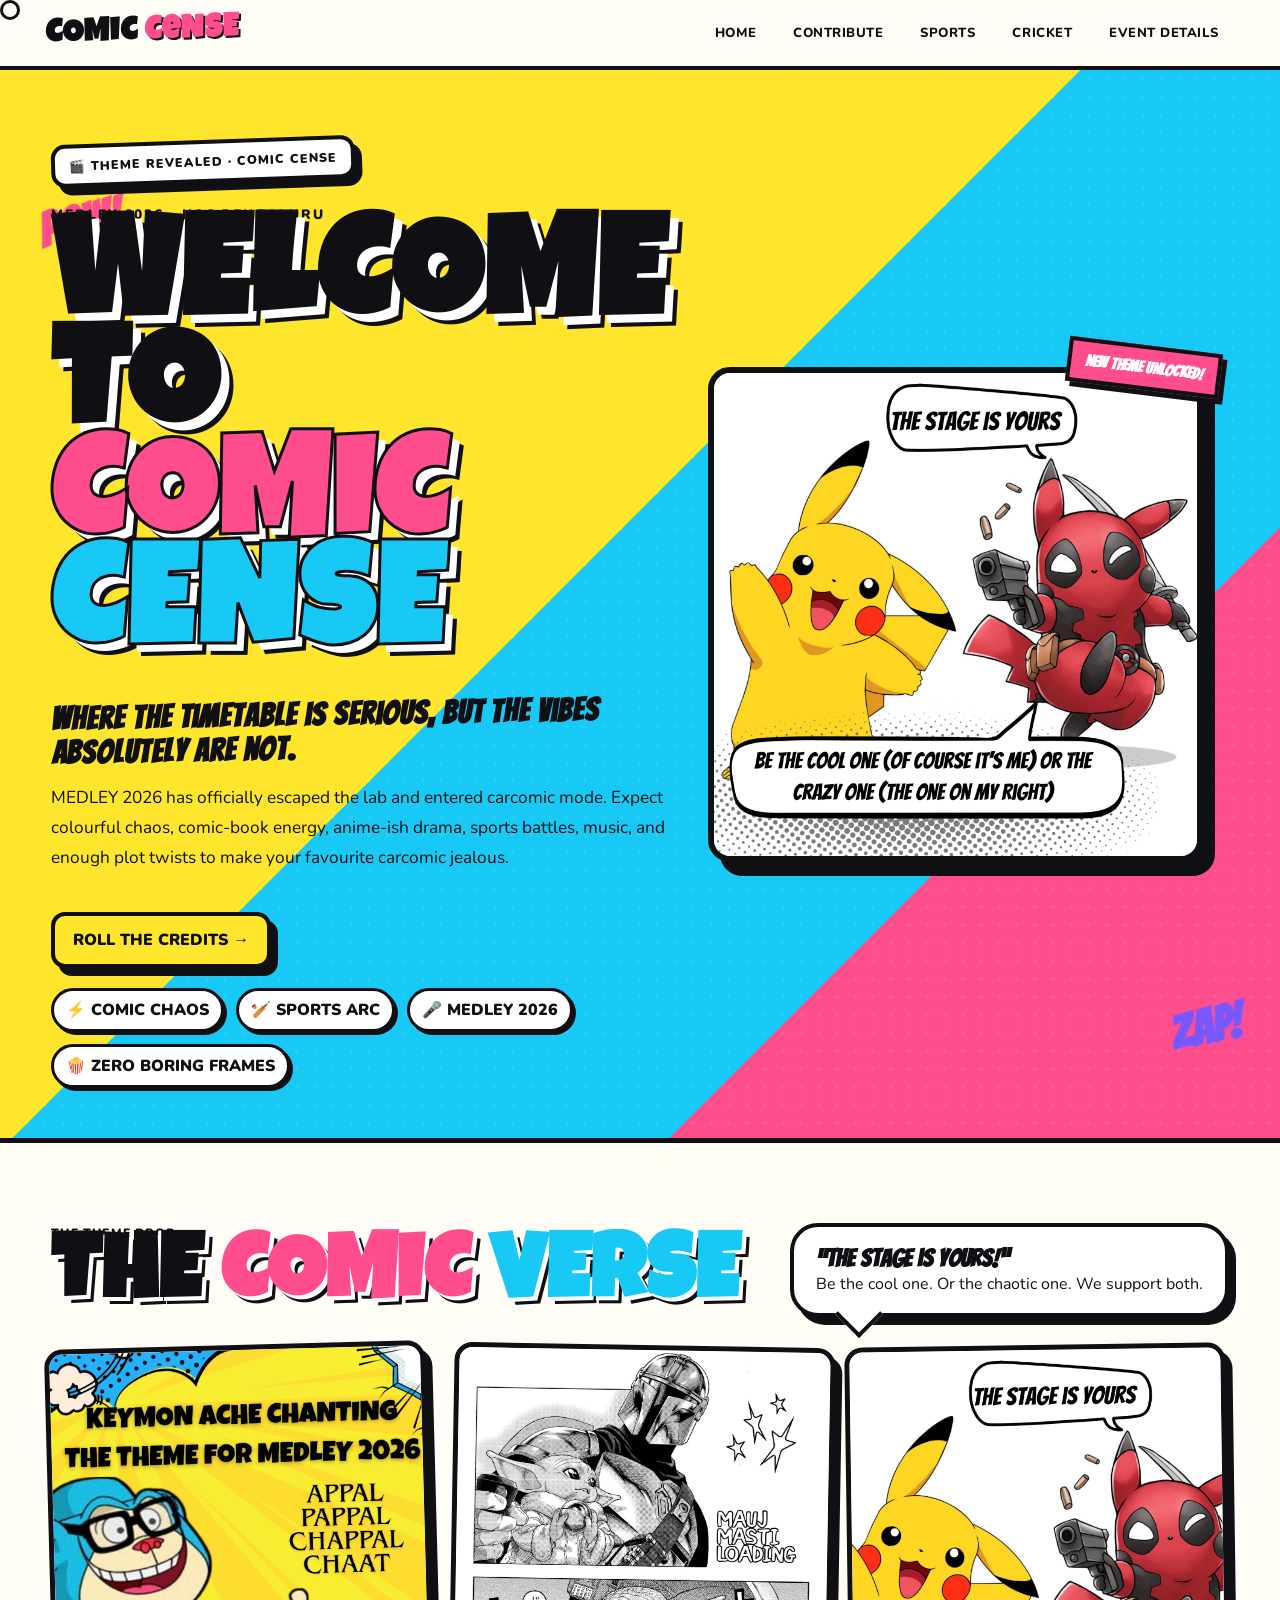
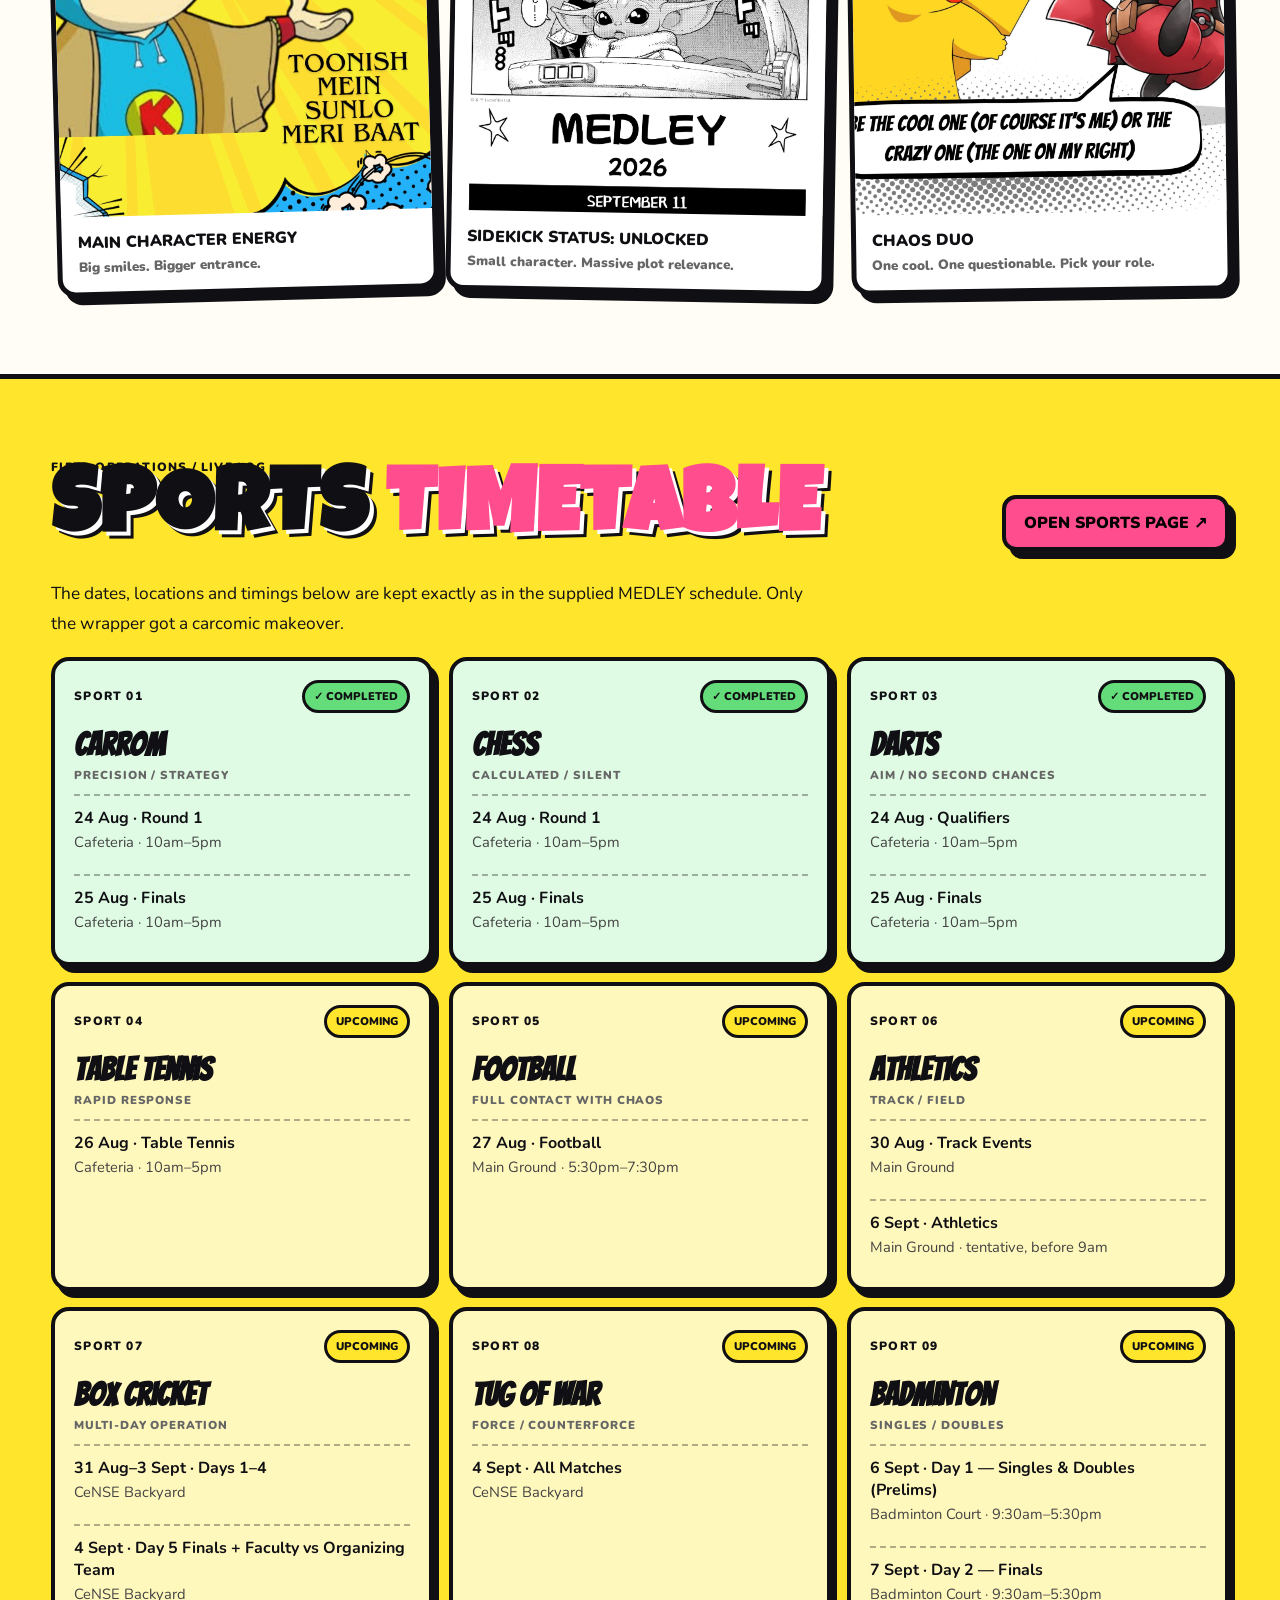
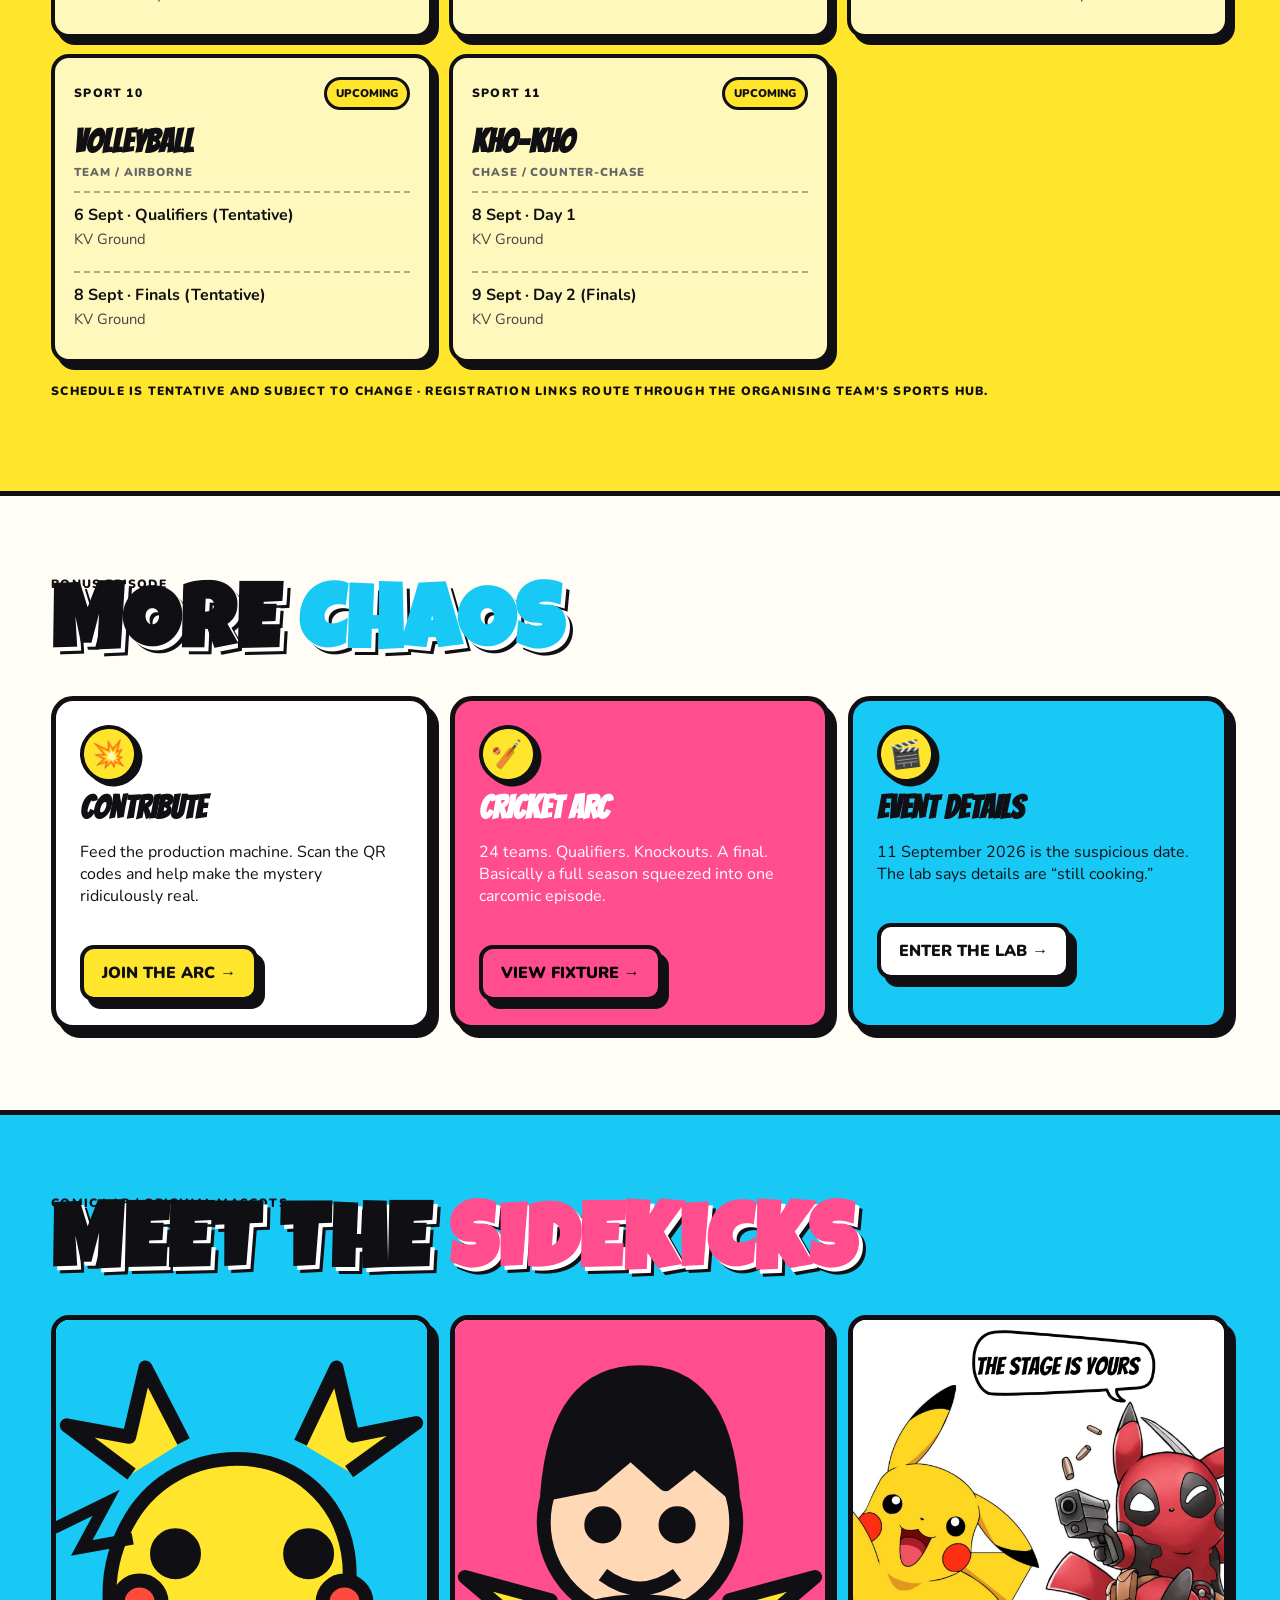
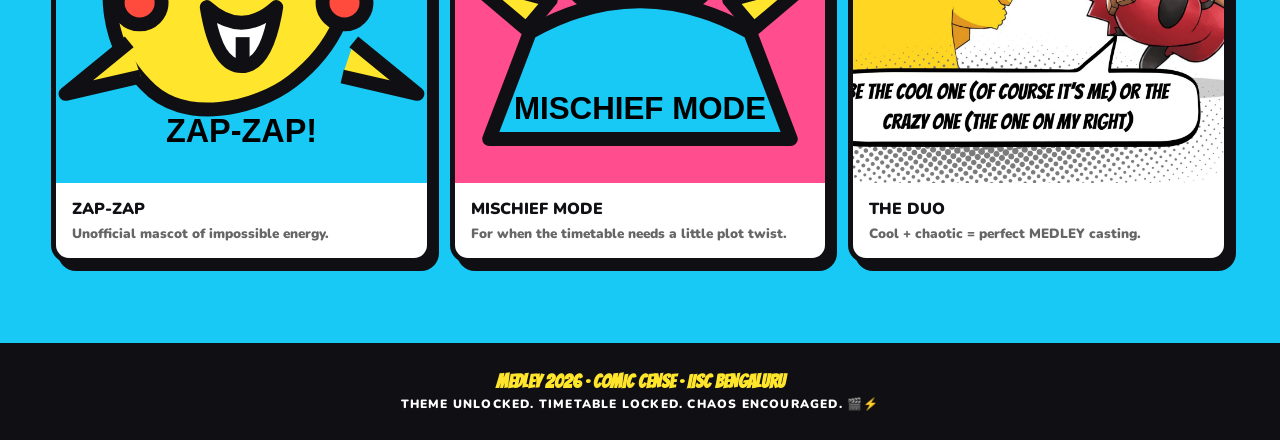
==== index.html @ f8ed19ab "Update index.html" ====
<!doctype html>
<html lang="en"><head><meta charset="utf-8"><meta name="viewport" content="width=device-width,initial-scale=1">
<title>MEDLEY '26 — COMIC CeNSE</title><link rel="stylesheet" href="style.css"></head>
<body><div class="cursor"></div><nav class="nav">
<a class="brand" href="index.html">COMIC <span>CeNSE</span></a>
<div class="navlinks">
<a href="index.html">HOME</a>
<a href="contribute.html">CONTRIBUTE</a>
<a href="sports.html">SPORTS</a>
<a href="cricket.html">CRICKET</a>
<a href="events.html">EVENT DETAILS</a>
</div></nav>
<main>
<section class="hero"><div class="doodle one">POW!</div><div class="doodle two">ZAP!</div><div class="wrap hero-grid">
  <div class="reveal">
    <div class="badge">🎬 THEME REVEALED · COMIC CeNSE</div>
    <div class="eyebrow">MEDLEY 2026 · IISc BENGALURU</div>
    <h1>WELCOME TO<br><span class="pink">COMIC</span> <span class="blue">CeNSE</span></h1>
    <div class="kicker">Where the timetable is serious, but the vibes absolutely are not.</div>
    <p class="lead">MEDLEY 2026 has officially escaped the lab and entered carcomic mode. Expect colourful chaos, comic-book energy, anime-ish drama, sports battles, music, and enough plot twists to make your favourite carcomic jealous.</p>
    <a class="btn" href="#schedule">ROLL THE CREDITS →</a>
    <div class="comic-marquee"><span class="pill">⚡ COMIC CHAOS</span><span class="pill">🏏 SPORTS ARC</span><span class="pill">🎤 MEDLEY 2026</span><span class="pill">🍿 ZERO BORING FRAMES</span></div>
  </div>
  <div class="hero-poster reveal"><img src="comic-duo.jpg" alt="Carcomic-style MEDLEY theme poster"></div>
</div></section>

<section class="section"><div class="wrap">
  <div class="section-head"><div><div class="mono">THE THEME DROP</div><h2 class="section-title">THE <span class="pink">COMIC</span> <span class="cyan">VERSE</span></h2></div><div class="speech"><b>“The stage is yours!”</b><br>Be the cool one. Or the chaotic one. We support both.</div></div>
  <div class="comic-strip">
    <article class="comic-card" style="--r:-1.5deg"><img src="comic-keymon.jpg" alt="Carcomic poster supplied for MEDLEY 2026"><div class="comic-caption">MAIN CHARACTER ENERGY<span>Big smiles. Bigger entrance.</span></div></article>
    <article class="comic-card" style="--r:1deg"><img src="comic-grogu.jpg" alt="Manga-style poster supplied for MEDLEY 2026"><div class="comic-caption">SIDEKICK STATUS: UNLOCKED<span>Small character. Massive plot relevance.</span></div></article>
    <article class="comic-card" style="--r:-.8deg"><img src="comic-duo.jpg" alt="Carcomic duo poster supplied for MEDLEY 2026"><div class="comic-caption">CHAOS DUO<span>One cool. One questionable. Pick your role.</span></div></article>
  </div>
</div></section>

<section id="schedule" class="section yellow"><div class="wrap">
  <div class="section-head"><div><div class="mono">FIELD OPERATIONS / LIVE LOG</div><h2 class="section-title">SPORTS <span class="pink">TIMETABLE</span></h2></div><a class="btn pink" href="sports.html">OPEN SPORTS PAGE ↗</a></div>
  <p class="lead">The dates, locations and timings below are kept exactly as in the supplied MEDLEY schedule. Only the wrapper got a carcomic makeover.</p>
  <div class="schedule-grid"><article class="schedule-card completed reveal">
      <div class="schedule-top"><span class="mono">SPORT 01</span><span class="status done">✓ COMPLETED</span></div>
      <h3>Carrom</h3><div class="tag">PRECISION / STRATEGY</div><div class="event-line"><b>24 Aug · Round 1</b><span>Cafeteria · 10am–5pm</span></div><div class="event-line"><b>25 Aug · Finals</b><span>Cafeteria · 10am–5pm</span></div>
    </article><article class="schedule-card completed reveal">
      <div class="schedule-top"><span class="mono">SPORT 02</span><span class="status done">✓ COMPLETED</span></div>
      <h3>Chess</h3><div class="tag">CALCULATED / SILENT</div><div class="event-line"><b>24 Aug · Round 1</b><span>Cafeteria · 10am–5pm</span></div><div class="event-line"><b>25 Aug · Finals</b><span>Cafeteria · 10am–5pm</span></div>
    </article><article class="schedule-card completed reveal">
      <div class="schedule-top"><span class="mono">SPORT 03</span><span class="status done">✓ COMPLETED</span></div>
      <h3>Darts</h3><div class="tag">AIM / NO SECOND CHANCES</div><div class="event-line"><b>24 Aug · Qualifiers</b><span>Cafeteria · 10am–5pm</span></div><div class="event-line"><b>25 Aug · Finals</b><span>Cafeteria · 10am–5pm</span></div>
    </article><article class="schedule-card upcoming reveal">
      <div class="schedule-top"><span class="mono">SPORT 04</span><span class="status pending">UPCOMING</span></div>
      <h3>Table Tennis</h3><div class="tag">RAPID RESPONSE</div><div class="event-line"><b>26 Aug · Table Tennis</b><span>Cafeteria · 10am–5pm</span></div>
    </article><article class="schedule-card upcoming reveal">
      <div class="schedule-top"><span class="mono">SPORT 05</span><span class="status pending">UPCOMING</span></div>
      <h3>Football</h3><div class="tag">FULL CONTACT WITH CHAOS</div><div class="event-line"><b>27 Aug · Football</b><span>Main Ground · 5:30pm–7:30pm</span></div>
    </article><article class="schedule-card upcoming reveal">
      <div class="schedule-top"><span class="mono">SPORT 06</span><span class="status pending">UPCOMING</span></div>
      <h3>Athletics</h3><div class="tag">TRACK / FIELD</div><div class="event-line"><b>30 Aug · Track Events</b><span>Main Ground</span></div><div class="event-line"><b>6 Sept · Athletics</b><span>Main Ground · tentative, before 9am</span></div>
    </article><article class="schedule-card upcoming reveal">
      <div class="schedule-top"><span class="mono">SPORT 07</span><span class="status pending">UPCOMING</span></div>
      <h3>Box Cricket</h3><div class="tag">MULTI-DAY OPERATION</div><div class="event-line"><b>31 Aug–3 Sept · Days 1–4</b><span>CeNSE Backyard</span></div><div class="event-line"><b>4 Sept · Day 5 Finals + Faculty vs Organizing Team</b><span>CeNSE Backyard</span></div>
    </article><article class="schedule-card upcoming reveal">
      <div class="schedule-top"><span class="mono">SPORT 08</span><span class="status pending">UPCOMING</span></div>
      <h3>Tug of War</h3><div class="tag">FORCE / COUNTERFORCE</div><div class="event-line"><b>4 Sept · All Matches</b><span>CeNSE Backyard</span></div>
    </article><article class="schedule-card upcoming reveal">
      <div class="schedule-top"><span class="mono">SPORT 09</span><span class="status pending">UPCOMING</span></div>
      <h3>Badminton</h3><div class="tag">SINGLES / DOUBLES</div><div class="event-line"><b>6 Sept · Day 1 — Singles & Doubles (Prelims)</b><span>Badminton Court · 9:30am–5:30pm</span></div><div class="event-line"><b>7 Sept · Day 2 — Finals</b><span>Badminton Court · 9:30am–5:30pm</span></div>
    </article><article class="schedule-card upcoming reveal">
      <div class="schedule-top"><span class="mono">SPORT 10</span><span class="status pending">UPCOMING</span></div>
      <h3>Volleyball</h3><div class="tag">TEAM / AIRBORNE</div><div class="event-line"><b>6 Sept · Qualifiers (Tentative)</b><span>KV Ground</span></div><div class="event-line"><b>8 Sept · Finals (Tentative)</b><span>KV Ground</span></div>
    </article><article class="schedule-card upcoming reveal">
      <div class="schedule-top"><span class="mono">SPORT 11</span><span class="status pending">UPCOMING</span></div>
      <h3>Kho-Kho</h3><div class="tag">CHASE / COUNTER-CHASE</div><div class="event-line"><b>8 Sept · Day 1</b><span>KV Ground</span></div><div class="event-line"><b>9 Sept · Day 2 (Finals)</b><span>KV Ground</span></div>
    </article></div>
  <p class="mono" style="margin-top:20px">Schedule is tentative and subject to change · Registration links route through the organising team's sports hub.</p>
</div></section>

<section class="section"><div class="wrap">
  <div class="section-head"><div><div class="mono">BONUS EPISODE</div><h2 class="section-title">MORE <span class="cyan">CHAOS</span></h2></div></div>
  <div class="fun-grid">
    <div class="fun-card reveal"><span class="sticker">💥</span><h3>CONTRIBUTE</h3><p>Feed the production machine. Scan the QR codes and help make the mystery ridiculously real.</p><a class="btn" href="contribute.html">JOIN THE ARC →</a></div>
    <div class="fun-card reveal"><span class="sticker">🏏</span><h3>CRICKET ARC</h3><p>24 teams. Qualifiers. Knockouts. A final. Basically a full season squeezed into one carcomic episode.</p><a class="btn pink" href="cricket.html">VIEW FIXTURE →</a></div>
    <div class="fun-card reveal"><span class="sticker">🎬</span><h3>EVENT DETAILS</h3><p>11 September 2026 is the suspicious date. The lab says details are “still cooking.”</p><a class="btn white" href="events.html">ENTER THE LAB →</a></div>
  </div>
</div></section>
<section class="section cyan"><div class="wrap"><div class="section-head"><div><div class="mono">COMIC LAB / ORIGINAL MASCOTS</div><h2 class="section-title">MEET THE <span class="pink">SIDEKICKS</span></h2></div></div>
<div class="comic-strip">
<article class="comic-card reveal"><img src="electric-mascot.svg" alt="Original electric carcomic mascot"><div class="comic-caption">ZAP-ZAP<span>Unofficial mascot of impossible energy.</span></div></article>
<article class="comic-card reveal"><img src="mischief-mascot.svg" alt="Original mischievous carcomic mascot"><div class="comic-caption">MISCHIEF MODE<span>For when the timetable needs a little plot twist.</span></div></article>
<article class="comic-card reveal"><img src="comic-duo.jpg" alt="Supplied carcomic duo poster"><div class="comic-caption">THE DUO<span>Cool + chaotic = perfect MEDLEY casting.</span></div></article>
</div></div></section></main><footer><div class="footer-fun">MEDLEY 2026 · COMIC CeNSE · IISc BENGALURU</div><div class="mono">Theme unlocked. Timetable locked. Chaos encouraged. 🎬⚡</div></footer><script src="script.js"></script></body></html>
---- style.css ----
@import url('https://fonts.googleapis.com/css2?family=Bangers&family=Fredoka:wght@400;500;600;700&family=Luckiest+Guy&family=Nunito:wght@400;600;700;800;900&display=swap');

:root{
  --ink:#101014; --paper:#fffdf5; --yellow:#ffe52b; --cyan:#18c9f5;
  --pink:#ff4d8d; --red:#ff4b3e; --purple:#7757ff; --green:#64dc7a;
  --shadow:7px 8px 0 var(--ink); --soft-shadow:0 16px 35px #10101422;
  --radius:24px;
}
*{box-sizing:border-box}
html{scroll-behavior:smooth}
body{margin:0;background:var(--paper);color:var(--ink);font-family:'Nunito',sans-serif;overflow-x:hidden}
body:before{content:"";position:fixed;inset:0;pointer-events:none;z-index:-1;opacity:.42;background-image:radial-gradient(#101014 1.2px,transparent 1.2px);background-size:13px 13px;mask-image:linear-gradient(to bottom,#000,transparent 80%)}
a{color:inherit;text-decoration:none}
button{font:inherit}
img{max-width:100%;display:block}
.wrap{width:min(1180px,92vw);margin:auto}
.nav{position:sticky;top:0;z-index:100;display:flex;align-items:center;justify-content:space-between;gap:18px;padding:12px clamp(14px,4vw,46px);background:#fffdf5f2;border-bottom:4px solid var(--ink);backdrop-filter:blur(10px)}
.brand{font:700 2rem/1 'Luckiest Guy',cursive;letter-spacing:.03em;white-space:nowrap;transform:rotate(-2deg);display:inline-block}
.brand span{color:var(--pink);text-shadow:2px 2px 0 var(--ink)}
.navlinks{display:flex;gap:7px;flex-wrap:wrap;justify-content:flex-end}
.navlinks a{font:800 .82rem 'Nunito',sans-serif;text-transform:uppercase;letter-spacing:.04em;padding:9px 12px;border:3px solid transparent;border-radius:999px;transition:.2s}
.navlinks a:hover,.navlinks a.active{background:var(--yellow);border-color:var(--ink);box-shadow:3px 3px 0 var(--ink);transform:rotate(-1deg)}
.hero{padding:70px 0 50px;position:relative;overflow:hidden;background:linear-gradient(135deg,#ffe52b 0 46%,#18c9f5 46% 74%,#ff4d8d 74%)}
.hero:after{content:"";position:absolute;inset:0;opacity:.22;background-image:radial-gradient(#fff 2px,transparent 2px);background-size:18px 18px;mix-blend-mode:soft-light}
.hero-grid{display:grid;grid-template-columns:1.05fr .95fr;gap:42px;align-items:center;position:relative;z-index:1}
.badge,.stamp{display:inline-flex;align-items:center;gap:8px;background:#fff;border:4px solid var(--ink);box-shadow:var(--shadow);padding:9px 14px;border-radius:14px;font:900 .78rem 'Nunito',sans-serif;letter-spacing:.08em;text-transform:uppercase;transform:rotate(-2deg)}
.eyebrow{font:900 .85rem 'Nunito';text-transform:uppercase;letter-spacing:.14em;margin:22px 0 8px}
.hero h1{font:900 clamp(4.6rem,11vw,9.8rem)/.78 'Luckiest Guy',cursive;margin:0;text-transform:uppercase;letter-spacing:.015em;text-shadow:8px 8px 0 #fff,12px 12px 0 var(--ink)}
.hero h1 .pink{color:var(--pink);-webkit-text-stroke:3px var(--ink)}
.hero h1 .blue{color:var(--cyan);-webkit-text-stroke:3px var(--ink)}
.kicker{font:700 clamp(1.3rem,2.5vw,2rem) 'Bangers',cursive;letter-spacing:.03em;margin:26px 0 10px;transform:rotate(-1deg)}
.lead{font-size:1.08rem;line-height:1.75;max-width:760px}
.btn{display:inline-flex;align-items:center;justify-content:center;gap:8px;margin-top:22px;padding:13px 18px;border:4px solid var(--ink);border-radius:14px;background:var(--yellow);font-weight:900;text-transform:uppercase;box-shadow:var(--shadow);transition:.2s;cursor:pointer}
.btn:hover{transform:translate(-3px,-3px);box-shadow:10px 11px 0 var(--ink)}
.btn.pink{background:var(--pink);color:#000}.btn.cyan{background:var(--cyan)}.btn.white{background:#fff}
.btn.ghost{background:#fff}
.hero-poster{position:relative;max-width:530px;justify-self:end;transform:rotate(2deg)}
.hero-poster img{width:100%;border:6px solid var(--ink);border-radius:22px;box-shadow:12px 14px 0 var(--ink);background:#fff}
.hero-poster:before{content:"NEW THEME UNLOCKED!";position:absolute;z-index:2;right:-18px;top:-22px;background:var(--pink);color:#fff;border:4px solid var(--ink);padding:10px 14px;font:900 1rem 'Bangers';transform:rotate(7deg);box-shadow:5px 5px 0 var(--ink)}
.speech{background:#fff;border:4px solid var(--ink);border-radius:28px;padding:18px 22px;box-shadow:var(--shadow);position:relative}
.speech:after{content:"";position:absolute;bottom:-18px;left:48px;width:30px;height:30px;background:#fff;border-right:4px solid var(--ink);border-bottom:4px solid var(--ink);transform:rotate(45deg)}
.speech b{font:900 1.55rem 'Bangers'}
.section{padding:80px 0;border-top:5px solid var(--ink);position:relative}
.section.yellow{background:var(--yellow)}.section.cyan{background:var(--cyan)}.section.pink{background:var(--pink);color:#fff}
.section-head{display:flex;align-items:end;justify-content:space-between;gap:20px;margin-bottom:28px}
.section-title{font:900 clamp(3.4rem,7vw,6.7rem)/.85 'Luckiest Guy';margin:0;text-transform:uppercase;letter-spacing:.01em;text-shadow:4px 4px 0 #fff,7px 7px 0 var(--ink)}
.section-title .pink{color:var(--pink)}.section-title .cyan{color:var(--cyan)}.section-title .yellow{color:var(--yellow)}
.mono{font:900 .75rem 'Nunito';text-transform:uppercase;letter-spacing:.1em}
.comic-strip{display:grid;grid-template-columns:1fr 1fr 1fr;gap:18px}
.comic-card{background:#fff;border:5px solid var(--ink);border-radius:18px;overflow:hidden;box-shadow:var(--shadow);transform:rotate(var(--r,0deg));transition:.25s}
.comic-card:hover{transform:translateY(-7px) rotate(0)}
.comic-card img{width:100%;aspect-ratio:4/5;object-fit:cover}
.comic-caption{padding:15px 16px;font-weight:900}
.comic-caption span{display:block;color:#666;font-size:.84rem;margin-top:4px}
.schedule-grid{display:grid;grid-template-columns:repeat(3,1fr);gap:16px}
.schedule-card{background:#fff;border:4px solid var(--ink);border-radius:18px;padding:19px;box-shadow:6px 7px 0 var(--ink);transition:.2s}
.schedule-card:hover{transform:translateY(-5px) rotate(-.4deg)}
.schedule-card.completed{background:#dffbe4}
.schedule-card.upcoming{background:#fff8bc}
.schedule-top{display:flex;justify-content:space-between;gap:10px;align-items:center}
.status{border:3px solid var(--ink);padding:6px 9px;border-radius:999px;font-size:.7rem;font-weight:900}
.status.done{background:var(--green)}.status.pending{background:var(--yellow)}
.schedule-card h3{font:900 2rem 'Bangers';margin:15px 0 5px}
.schedule-card .tag{font-size:.72rem;font-weight:900;text-transform:uppercase;color:#666;letter-spacing:.08em}
.event-line{padding:11px 0;border-top:2px dashed #10101455;margin-top:11px}
.event-line b{display:block}.event-line span{display:block;margin-top:3px;color:#444;font-size:.92rem}
.fun-grid{display:grid;grid-template-columns:repeat(3,1fr);gap:18px}
.fun-card{background:#fff;border:5px solid var(--ink);border-radius:22px;padding:24px;box-shadow:var(--shadow);min-height:180px}
.fun-card:nth-child(2){background:var(--pink);color:#fff;transform:rotate(1deg)}
.fun-card:nth-child(3){background:var(--cyan);transform:rotate(-1deg)}
.fun-card h3{font:900 2rem 'Bangers';margin:8px 0}
.sticker{display:inline-grid;place-items:center;width:58px;height:58px;border:4px solid var(--ink);border-radius:50%;background:var(--yellow);font-size:1.6rem;box-shadow:4px 4px 0 var(--ink);transform:rotate(-7deg)}
.page-hero{padding:65px 0 35px;background:var(--cyan);border-bottom:5px solid var(--ink)}
.page-hero .wrap{position:relative}
.page-hero .section-title{margin-bottom:18px}
.comic-banner{display:grid;grid-template-columns:1.15fr .85fr;gap:25px;align-items:center}
.banner-image{background:#fff;border:5px solid var(--ink);border-radius:22px;padding:10px;box-shadow:var(--shadow);transform:rotate(2deg)}
.banner-image img{border-radius:14px;max-height:420px;width:100%;object-fit:cover}
.contribute-grid{display:grid;grid-template-columns:1fr 1fr;gap:25px;align-items:start}
.poster-shell{background:#fff;border:5px solid var(--ink);border-radius:22px;padding:14px;box-shadow:var(--shadow);transform:rotate(-1deg)}
.poster-shell img{width:100%;border:3px solid var(--ink);border-radius:12px}
.funding-panel{background:var(--yellow);border:5px solid var(--ink);border-radius:22px;padding:25px;box-shadow:var(--shadow)}
.funding-panel h2{font:900 clamp(2.4rem,5vw,4.2rem)/.9 'Luckiest Guy';margin:10px 0}
.qr-grid{display:grid;grid-template-columns:1fr 1fr;gap:15px;margin-top:20px}
.qr-card{background:#fff;border:4px solid var(--ink);border-radius:16px;padding:12px;text-align:center;box-shadow:5px 5px 0 var(--ink)}
.qr-card img{width:100%;aspect-ratio:1;object-fit:contain;background:#fff}
.qr-card h3{font:900 1.5rem 'Bangers';margin:8px 0 0}
.qr-card p{margin:2px 0 0;font-size:.72rem;font-weight:900}
.sports-toolbar{display:flex;justify-content:space-between;gap:16px;align-items:center;flex-wrap:wrap;margin:22px 0 30px;padding:15px;background:#fff;border:4px solid var(--ink);border-radius:16px;box-shadow:5px 5px 0 var(--ink)}
.sports-grid{display:grid;grid-template-columns:repeat(3,1fr);gap:18px}
.sport-card{background:#fff;border:5px solid var(--ink);border-radius:22px;padding:21px;box-shadow:var(--shadow);position:relative;overflow:hidden;transition:.2s}
.sport-card:after{content:"POW!";position:absolute;right:-20px;top:70px;font:900 4rem 'Bangers';color:#ff4d8d33;transform:rotate(-18deg)}
.sport-card:hover{transform:translateY(-6px) rotate(-.5deg)}
.sport-card.completed{background:#dffbe4}.sport-card h2{font:900 2.5rem 'Bangers';margin:13px 0 2px}
.sport-icon{font-size:2.4rem}.sport-tag{font-weight:900;font-size:.73rem;text-transform:uppercase;color:#666;letter-spacing:.08em}
.sport-events{display:grid;gap:10px;margin-top:18px}.sport-events>div{background:#fff8bc;border:3px solid var(--ink);border-radius:12px;padding:10px}
.sport-events b{display:block}.sport-events span{display:block;font-size:.88rem;margin-top:3px;color:#444}
.card-link{display:inline-block;margin-top:17px;font-weight:900;text-transform:uppercase;border-bottom:3px solid var(--ink)}
.cricket-hero{padding:65px 0 35px;background:var(--yellow);border-bottom:5px solid var(--ink);position:relative;overflow:hidden}
.cricket-kicker{font:900 1.4rem 'Bangers';margin:14px 0}
.cricket-title{font:900 clamp(4rem,10vw,8rem)/.82 'Luckiest Guy';margin:0;text-shadow:5px 5px 0 #fff,8px 8px 0 var(--ink)}
.cricket-title em{color:var(--pink);font-style:normal}
.cricket-lead{font-size:1.1rem;line-height:1.7;max-width:820px;margin:22px 0}
.cricket-stats{display:grid;grid-template-columns:repeat(4,1fr);gap:12px;margin-top:28px}
.stat{padding:17px;border:4px solid var(--ink);border-radius:16px;background:#fff;box-shadow:5px 5px 0 var(--ink)}
.stat strong{display:block;font:900 2.8rem 'Bangers'}.stat span{font-weight:900;font-size:.76rem;text-transform:uppercase}
.cricket-section{padding:55px 0;border-top:5px solid var(--ink)}
.cricket-section:nth-of-type(even){background:#18c9f5}
.cricket-section h2{font:900 3.8rem 'Luckiest Guy';margin:0 0 10px;text-shadow:3px 3px 0 #fff,5px 5px 0 var(--ink)}
.cricket-section h2 em{color:var(--pink);font-style:normal}
.section-note{max-width:800px;line-height:1.65}
.filter-row{display:flex;gap:8px;flex-wrap:wrap;margin:24px 0}
.filter{border:4px solid var(--ink);background:#fff;padding:9px 13px;border-radius:999px;font-weight:900;cursor:pointer;box-shadow:4px 4px 0 var(--ink);transition:.15s}
.filter.active,.filter:hover{background:var(--pink);color:#fff;transform:translate(-2px,-2px)}
.matches{display:grid;grid-template-columns:repeat(3,1fr);gap:16px}
.match-card{padding:18px;border:4px solid var(--ink);border-radius:18px;background:#fff;box-shadow:6px 7px 0 var(--ink);transition:.2s}
.match-card:hover{transform:translateY(-5px) rotate(-.4deg)}
.match-top{display:flex;justify-content:space-between;gap:10px;align-items:center}
.round{font-size:.72rem;font-weight:900;text-transform:uppercase;color:#555}.match-no{font:900 1.2rem 'Bangers';color:var(--pink)}
.date{margin:14px 0 12px;font-weight:800;font-size:.85rem}
.teams{display:grid;grid-template-columns:1fr auto 1fr;align-items:center;gap:7px}.team{font-weight:900;line-height:1.2}.teams .team:last-child{text-align:right}.vs{font:900 1rem 'Bangers';color:var(--red)}
.rules-box{border:5px dashed var(--ink);padding:24px;border-radius:18px;background:#fff;box-shadow:7px 7px 0 var(--ink)}.rules-box ol{margin:0;padding-left:22px;line-height:1.8;font-weight:700}
.contact-grid{display:grid;grid-template-columns:repeat(3,1fr);gap:12px}.contact-card{padding:17px;border:4px solid var(--ink);border-radius:16px;background:#fff;box-shadow:4px 4px 0 var(--ink)}.team-name{font-weight:900;font-size:1.05rem}.captain,.phone{font-size:.86rem;margin-top:8px}.captain span,.phone span{display:block;font-size:.67rem;font-weight:900;letter-spacing:.1em;color:#666;margin-bottom:2px}.cricket-note{font-weight:800;font-size:.78rem;color:#555;margin-top:22px}
.event-page{min-height:75vh;display:grid;place-items:center;background:var(--pink);padding:80px 0;border-bottom:5px solid var(--ink)}
.loading-card{width:min(850px,100%);text-align:center}
.loading-word{font:900 clamp(4rem,12vw,8rem) 'Luckiest Guy';text-shadow:6px 6px 0 #fff,10px 10px 0 var(--ink)}
.loading-word span{color:var(--yellow)}
.loading-sub{font-weight:900;text-transform:uppercase;letter-spacing:.1em}.progress-wrap{height:22px;background:#fff;border:5px solid var(--ink);border-radius:999px;overflow:hidden;box-shadow:5px 5px 0 var(--ink)}.progress{height:100%;width:0;background:var(--yellow);transition:width .12s}.percent{font-weight:900;margin:12px 0 24px}.loading-lines{font:800 .95rem/1.9 'Nunito';text-align:left;max-width:500px;margin:auto;background:#fff;border:4px solid var(--ink);padding:15px;border-radius:16px;box-shadow:5px 5px 0 var(--ink)}
.reveal-loading{display:none}.reveal-loading .errorish{font:900 clamp(3rem,9vw,6rem) 'Luckiest Guy';text-shadow:4px 4px 0 #fff,7px 7px 0 var(--ink)}.reveal-loading .message{font-size:1.05rem;line-height:1.8;background:#fff;border:4px solid var(--ink);border-radius:18px;padding:20px;box-shadow:5px 5px 0 var(--ink)}
.clue{margin:25px auto 0;background:var(--yellow);border:5px solid var(--ink);padding:20px;border-radius:20px;box-shadow:7px 7px 0 var(--ink)}
footer{padding:28px 0;background:var(--ink);color:#fff;text-align:center}.footer-fun{font:900 1.2rem 'Bangers';color:var(--yellow);margin-bottom:5px}
.reveal{opacity:0;transform:translateY(18px);transition:.6s ease}.reveal.show{opacity:1;transform:none}
.cursor{position:fixed;pointer-events:none;width:20px;height:20px;border:3px solid var(--ink);border-radius:50%;z-index:200;mix-blend-mode:multiply}
.doodle{position:absolute;font:900 3rem 'Bangers';z-index:1;transform:rotate(-12deg)}.doodle.one{left:3%;top:12%;color:var(--pink)}.doodle.two{right:3%;bottom:8%;color:var(--purple)}
.comic-marquee{display:flex;gap:12px;flex-wrap:wrap;margin-top:20px}.pill{background:#fff;border:3px solid var(--ink);padding:8px 12px;border-radius:999px;font-weight:900;box-shadow:3px 3px 0 var(--ink)}
@media(max-width:1000px){.hero-grid,.comic-banner,.contribute-grid{grid-template-columns:1fr}.hero-poster{justify-self:center;max-width:650px}.schedule-grid,.sports-grid,.matches{grid-template-columns:repeat(2,1fr)}.contact-grid{grid-template-columns:repeat(2,1fr)}.cricket-stats{grid-template-columns:repeat(2,1fr)}}
@media(max-width:700px){
  .nav{flex-direction:column;align-items:stretch;gap:8px;padding:10px 12px 8px}
  .brand{font-size:1.65rem;align-self:flex-start;margin-left:4px}
  .navlinks{width:100%;display:flex;flex-wrap:nowrap;justify-content:flex-start;gap:6px;overflow-x:auto;overflow-y:hidden;padding:6px;background:#fff;border:3px solid var(--ink);border-radius:16px;box-shadow:4px 4px 0 var(--ink);-webkit-overflow-scrolling:touch;scroll-snap-type:x proximity;scrollbar-width:none}
  .navlinks::-webkit-scrollbar{display:none}
  .navlinks a{flex:0 0 auto;scroll-snap-align:start;font-size:.74rem;line-height:1;padding:9px 11px;border:3px solid var(--ink);background:#fff;border-radius:12px;white-space:nowrap}
  .navlinks a:hover,.navlinks a.active{box-shadow:2px 2px 0 var(--ink);transform:none}
  .hero{padding-top:45px}.hero h1{font-size:clamp(4rem,20vw,7rem)}.comic-strip,.fun-grid,.schedule-grid,.sports-grid,.matches,.contact-grid{grid-template-columns:1fr}.qr-grid{grid-template-columns:1fr}.cricket-title{font-size:4.6rem}.cursor{display:none}.section{padding:60px 0}
}
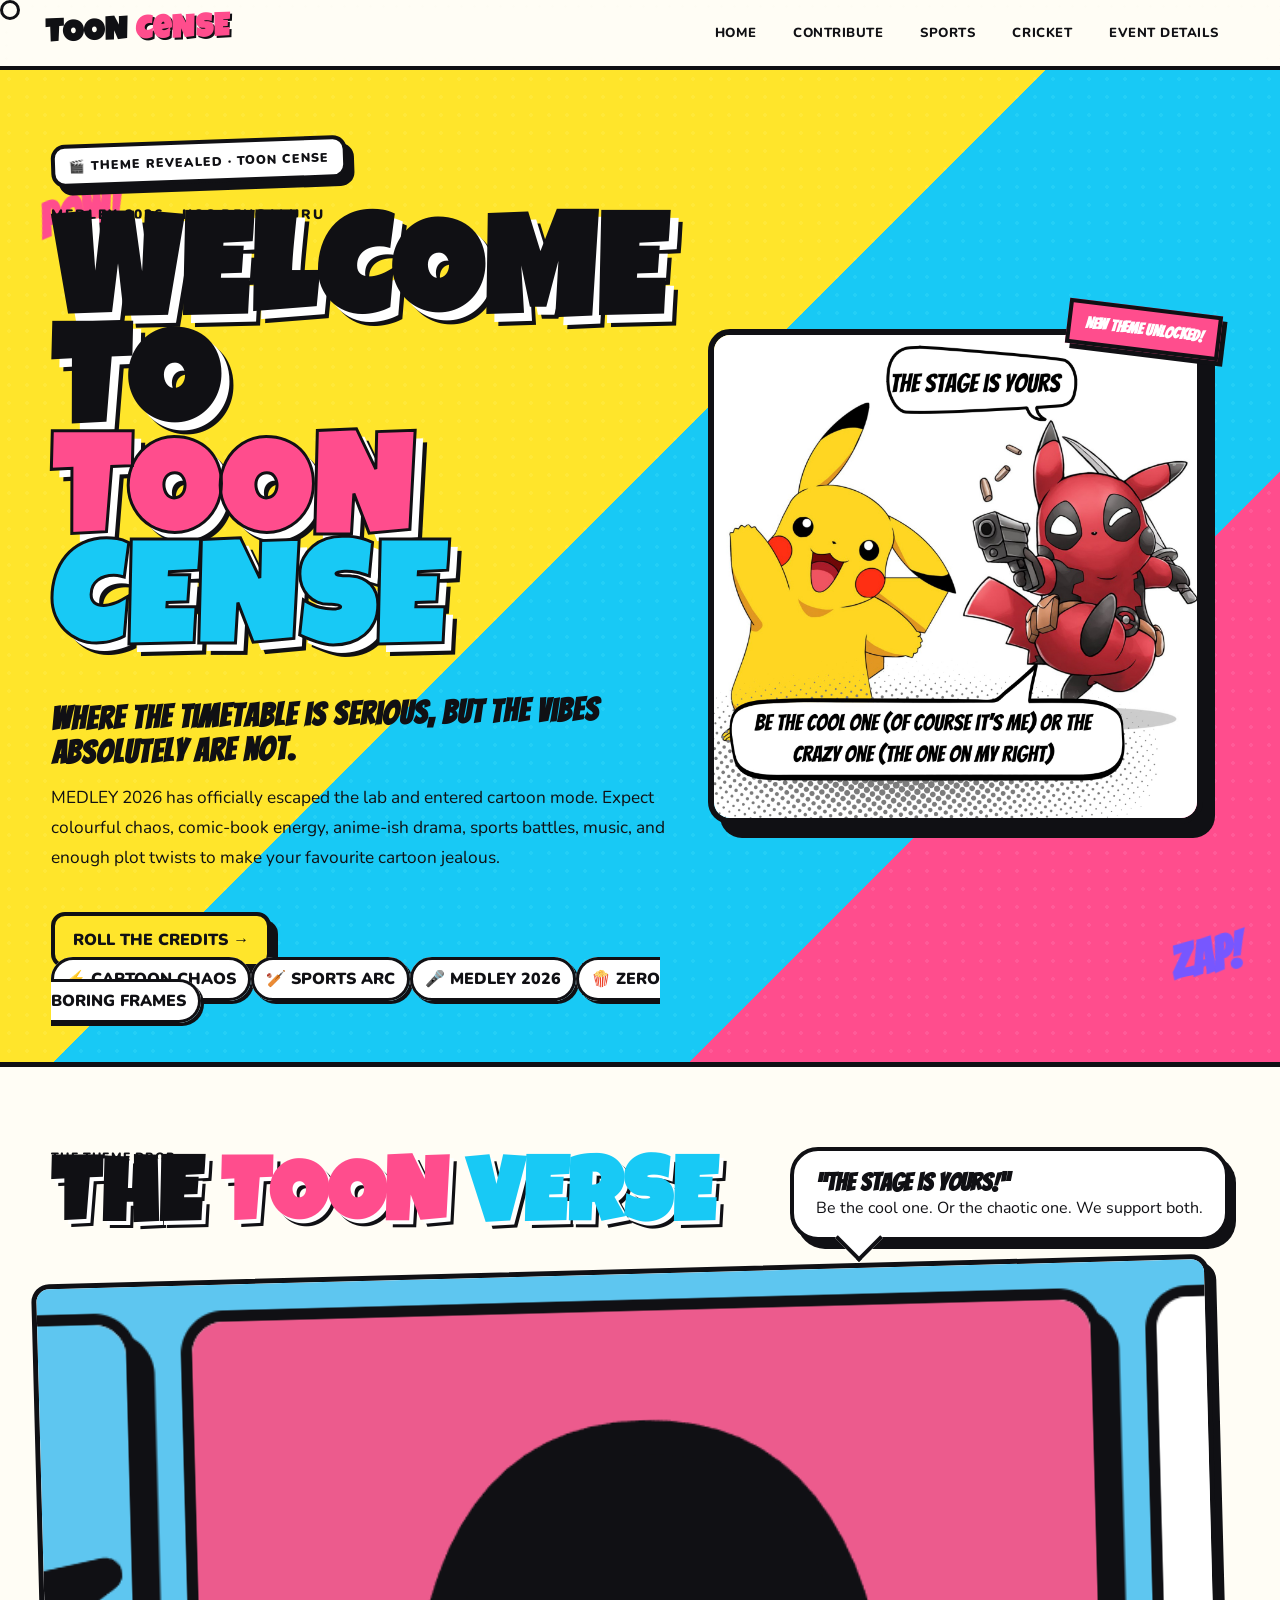
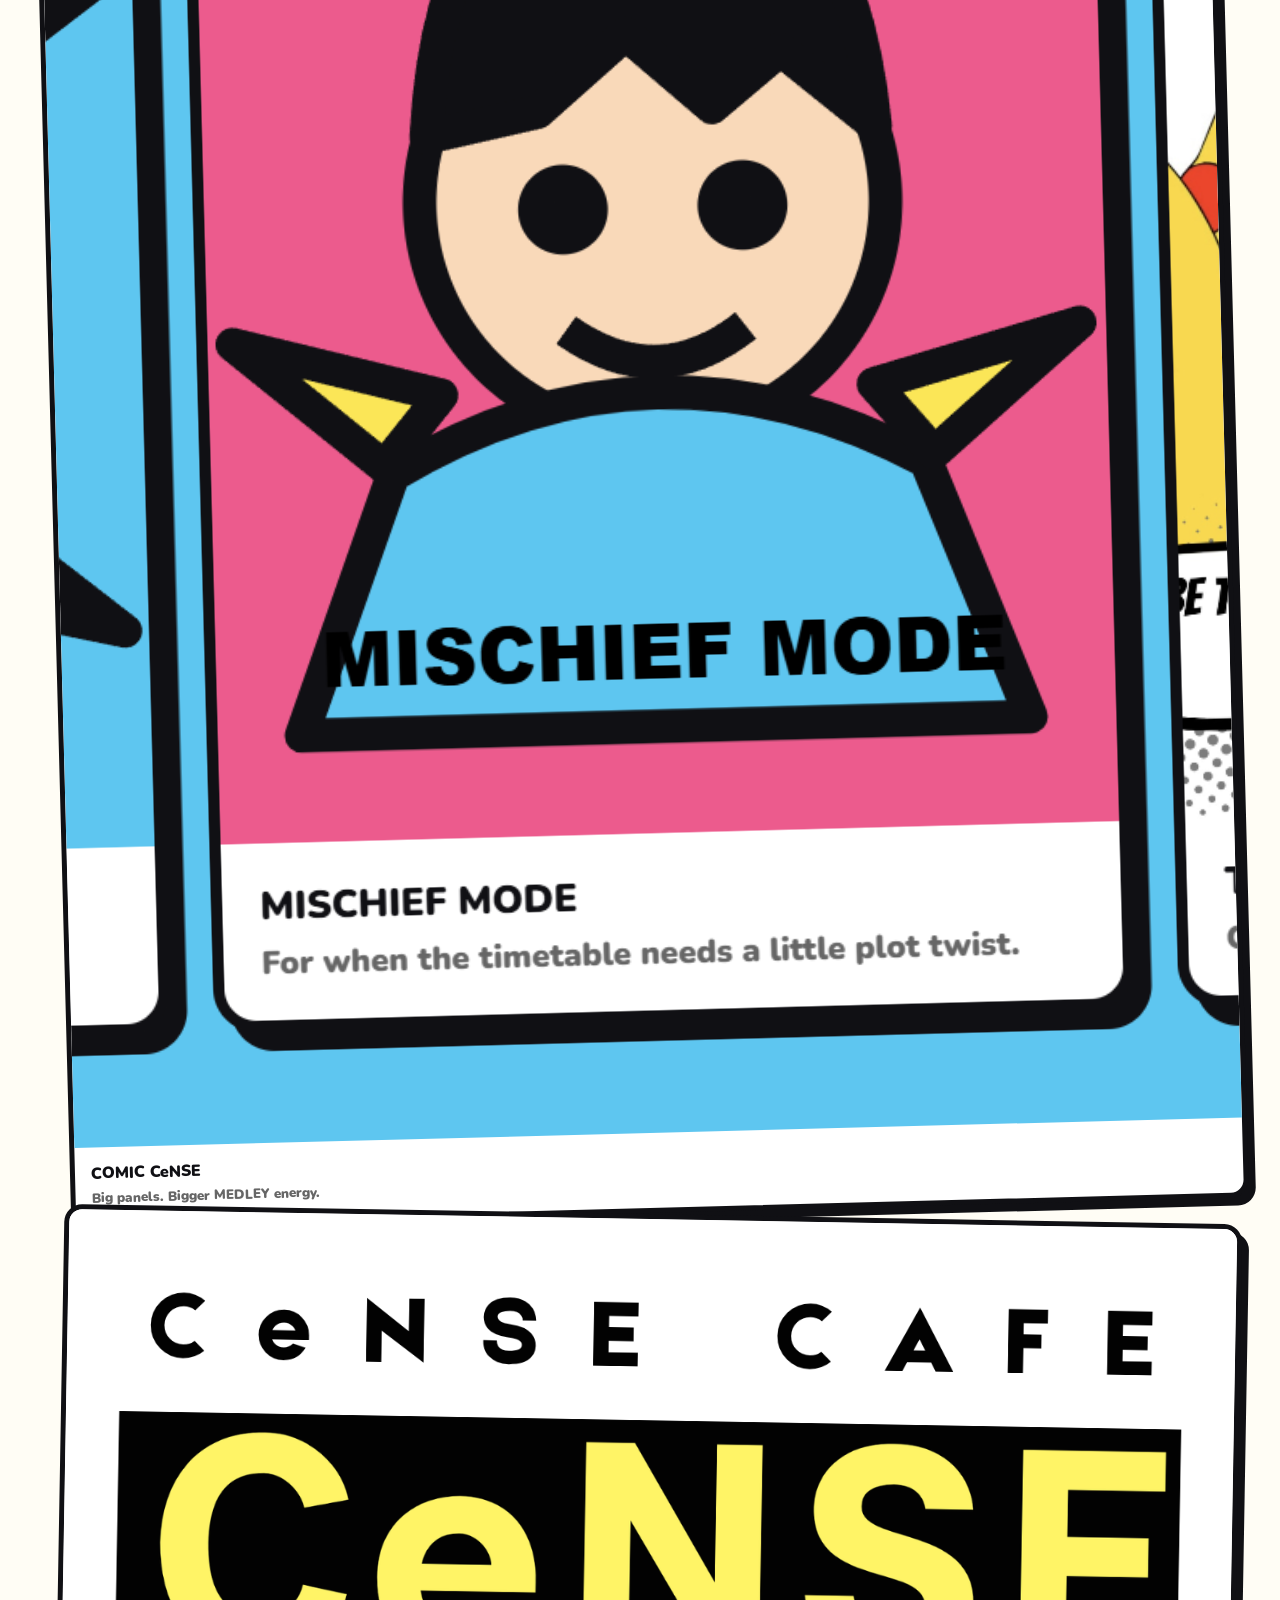
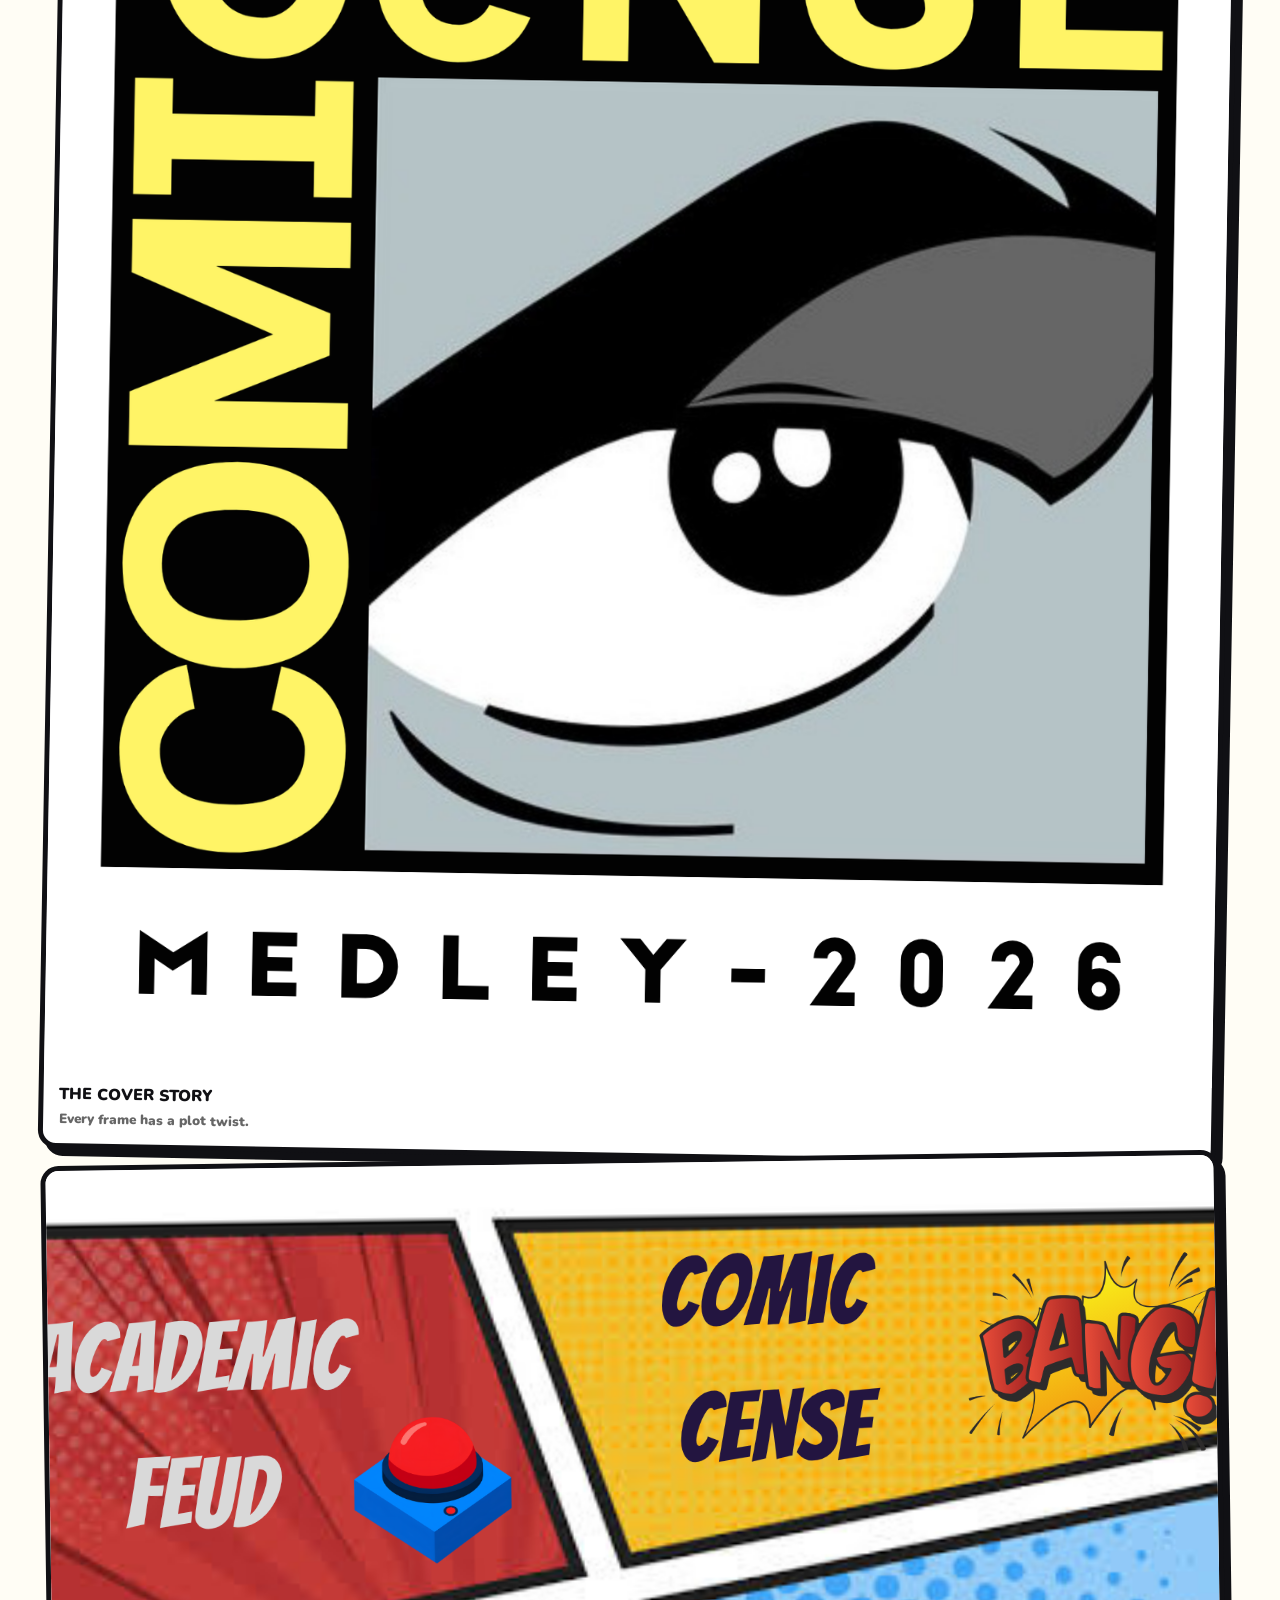
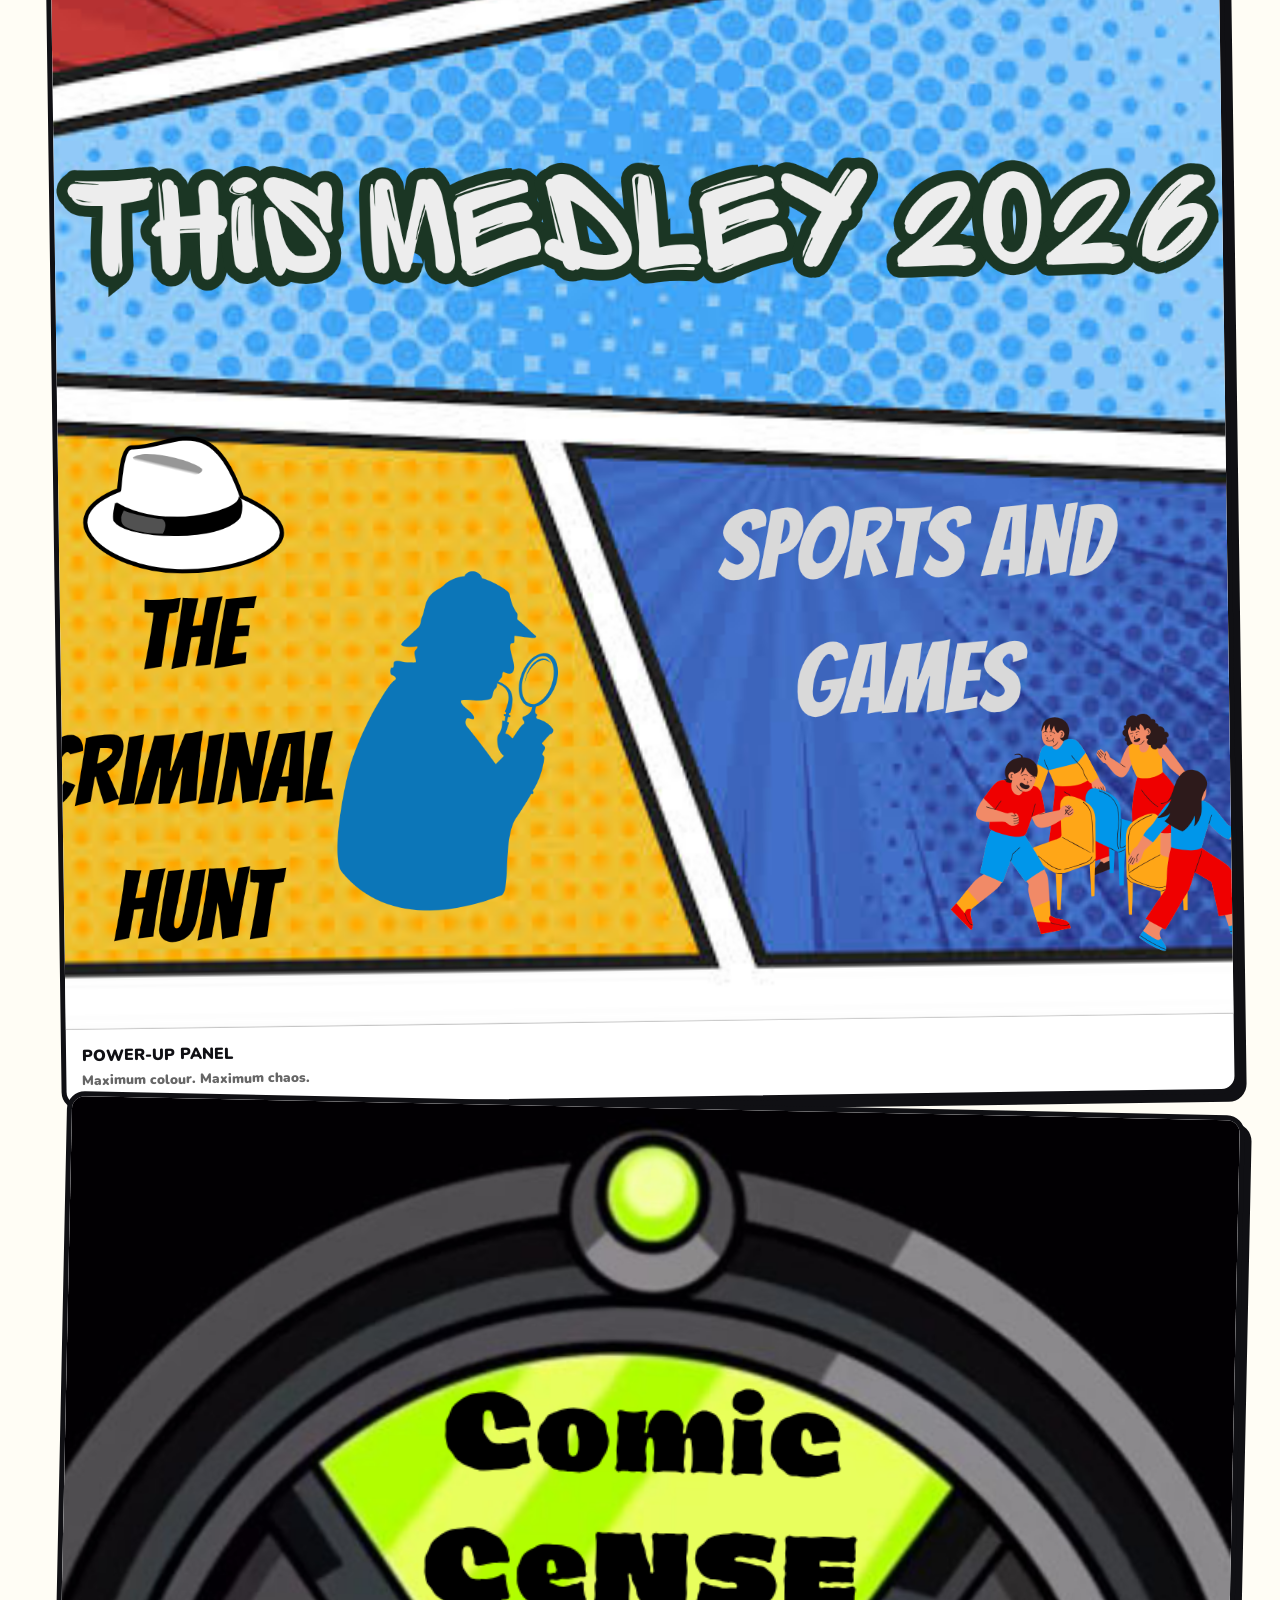
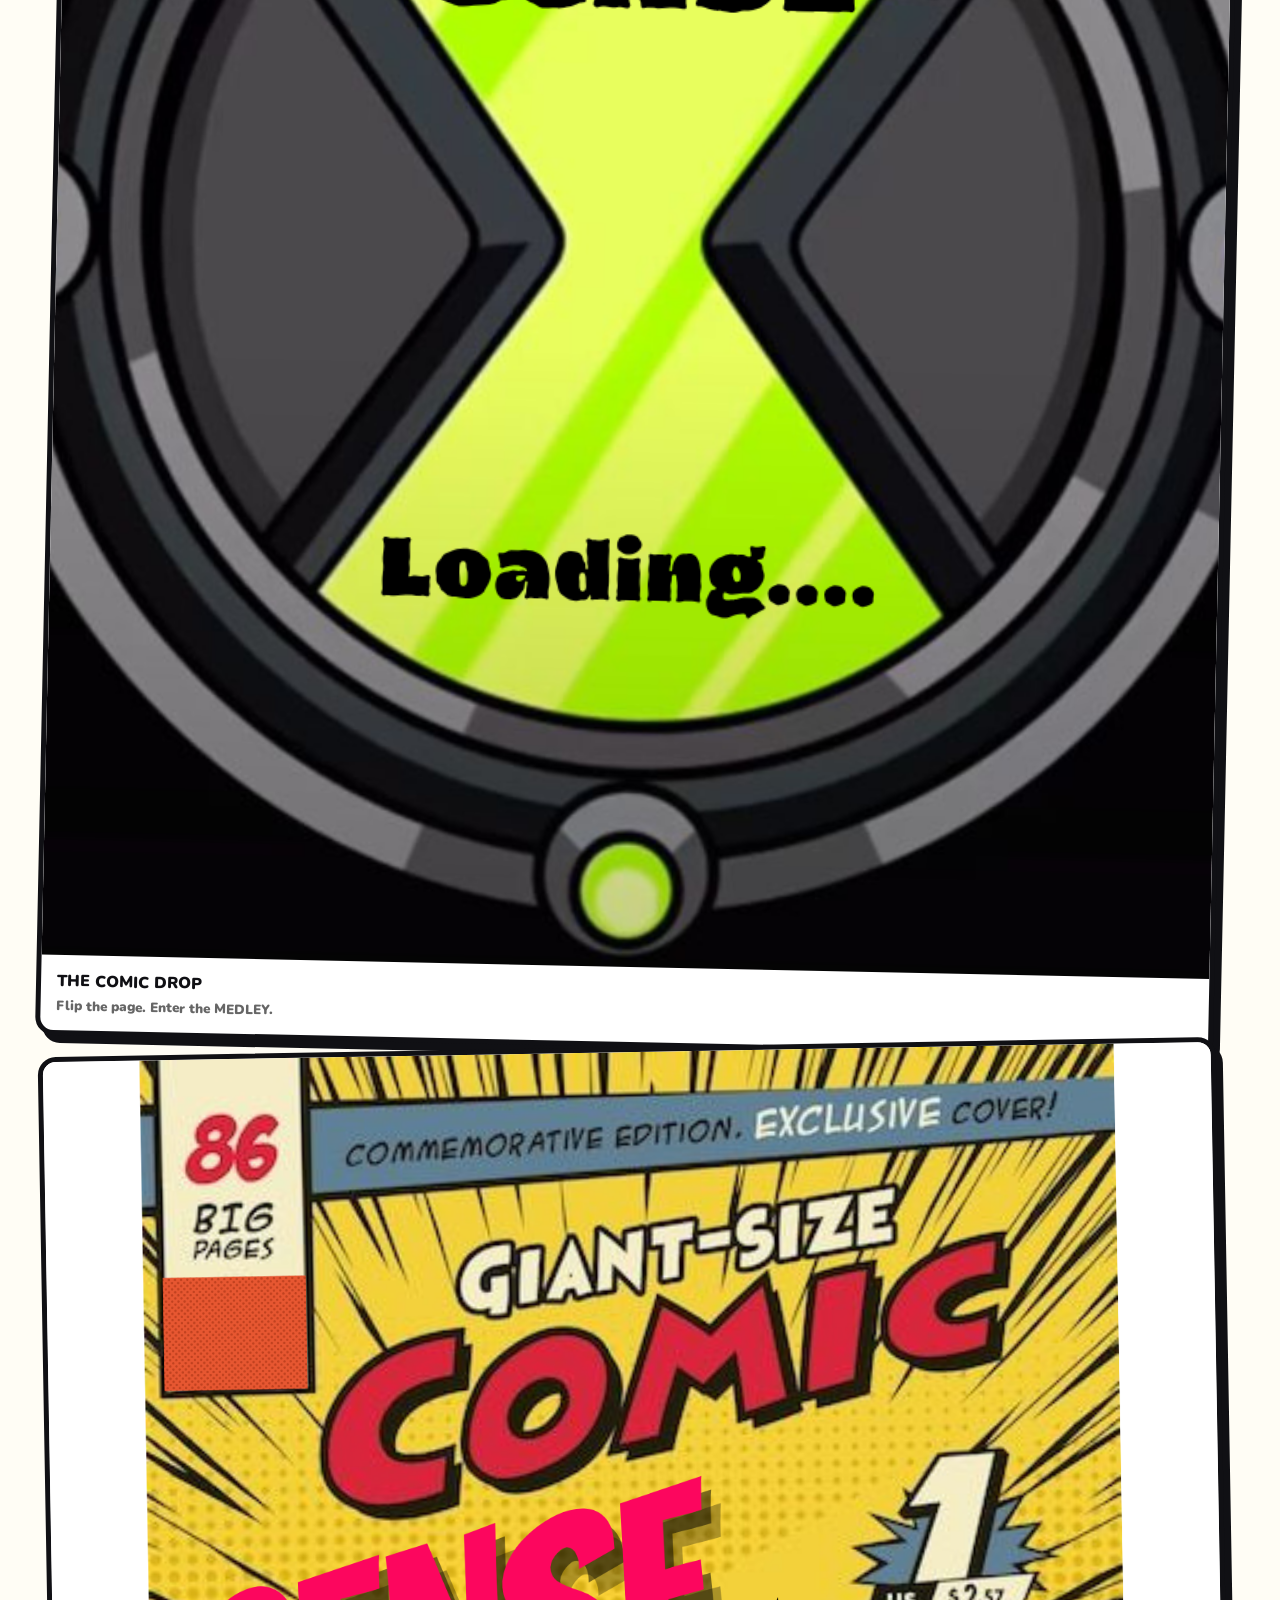
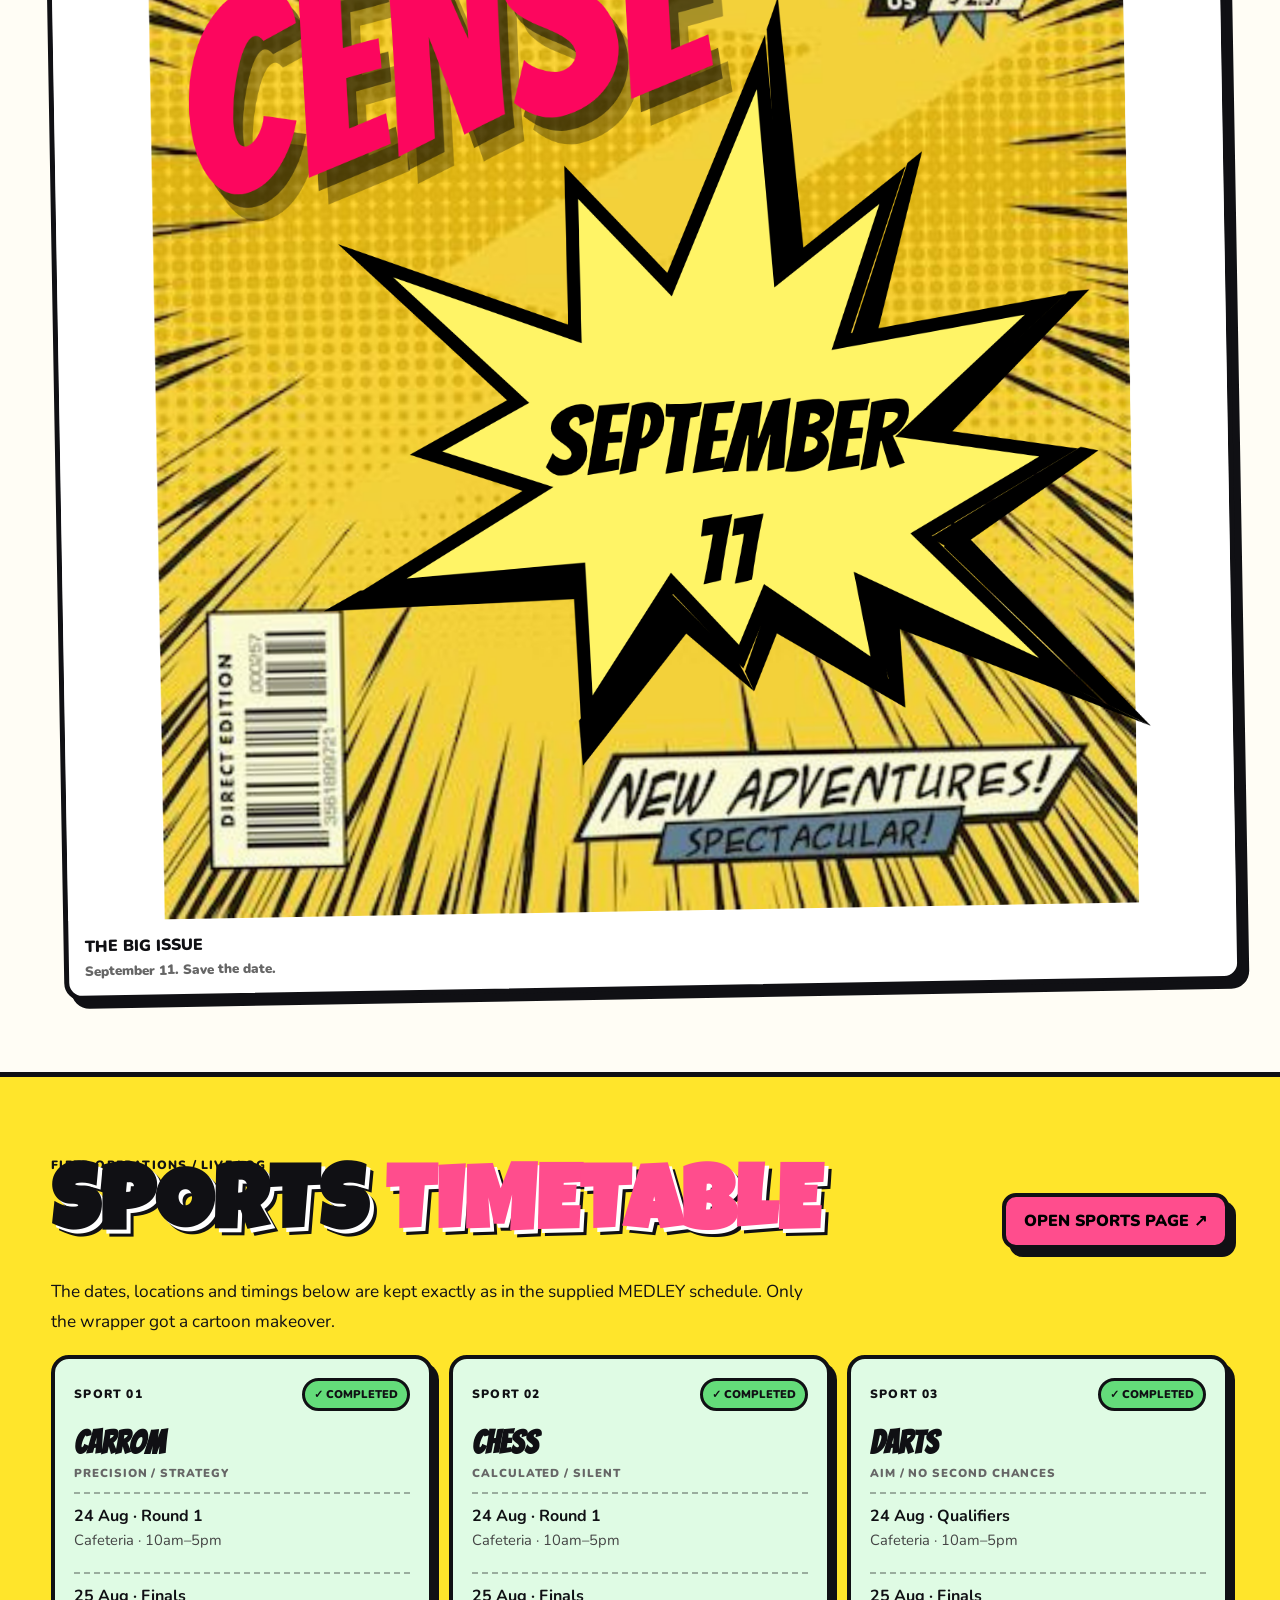
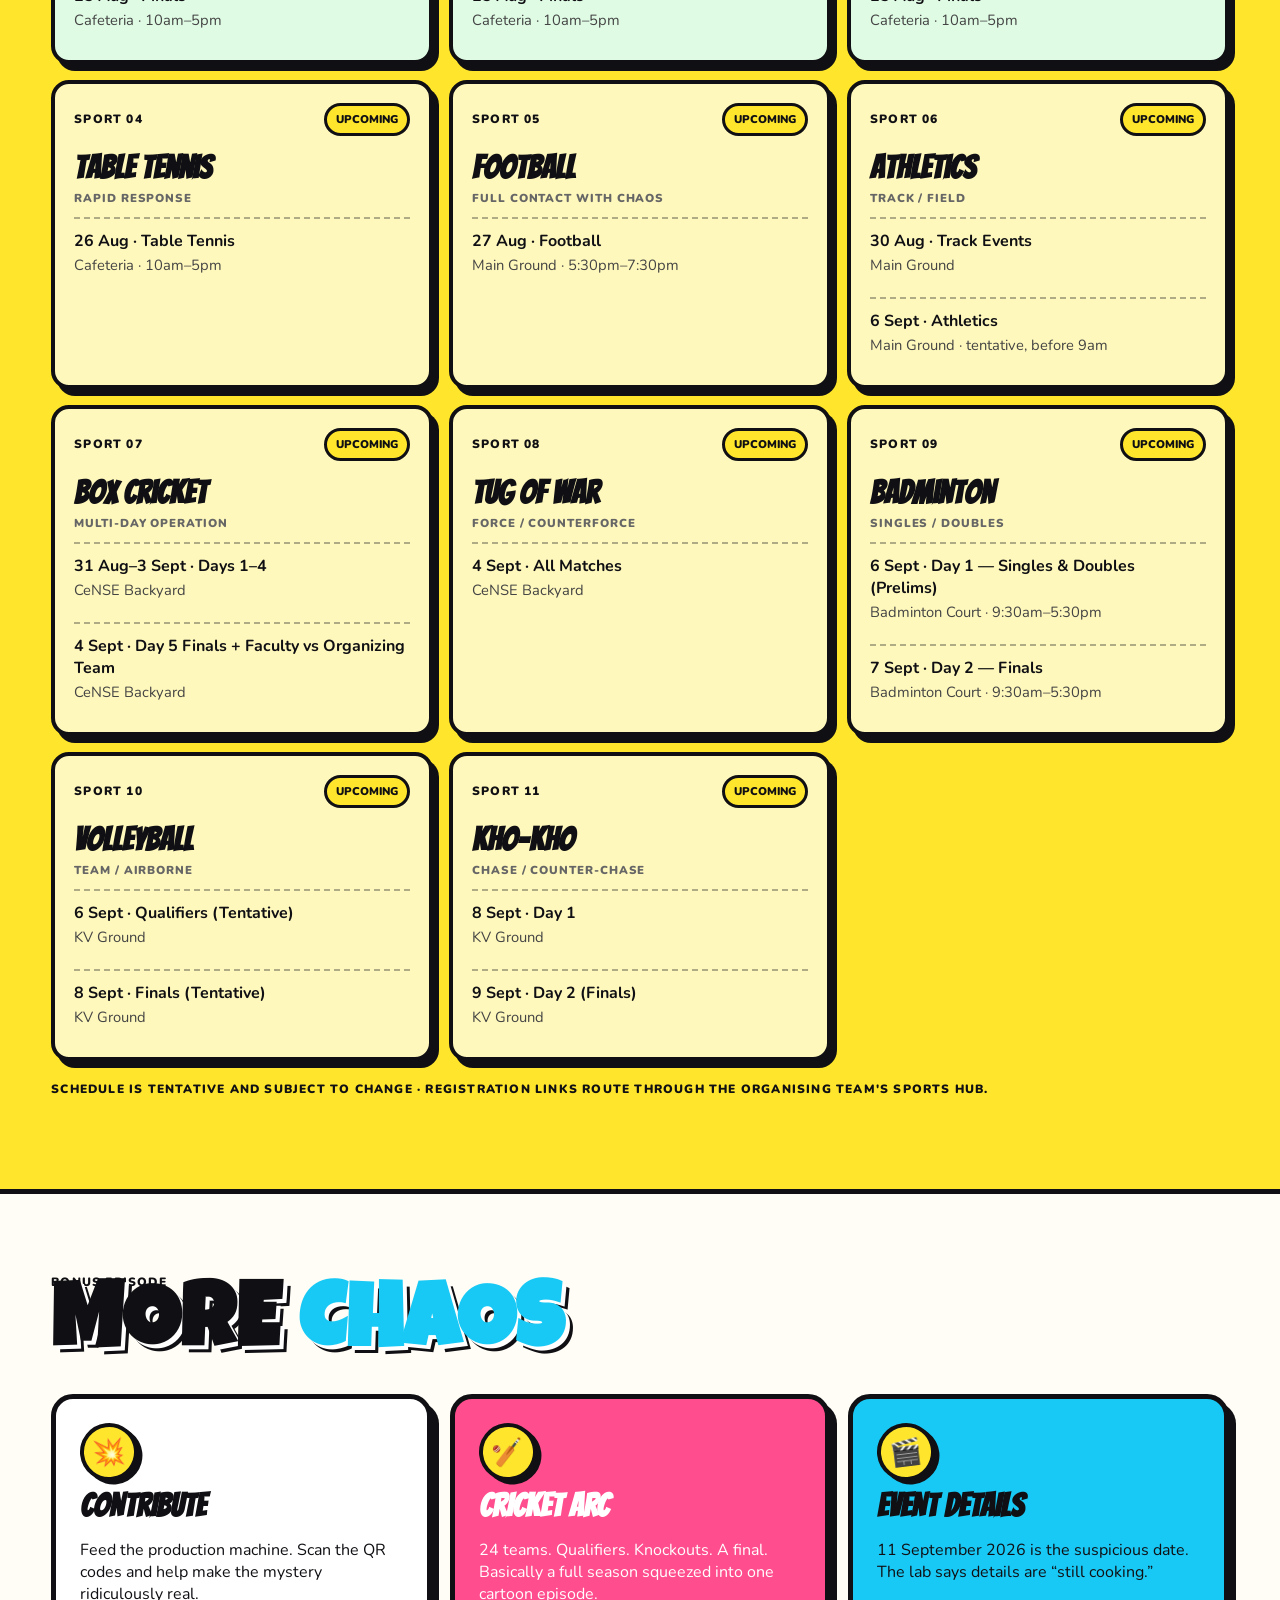
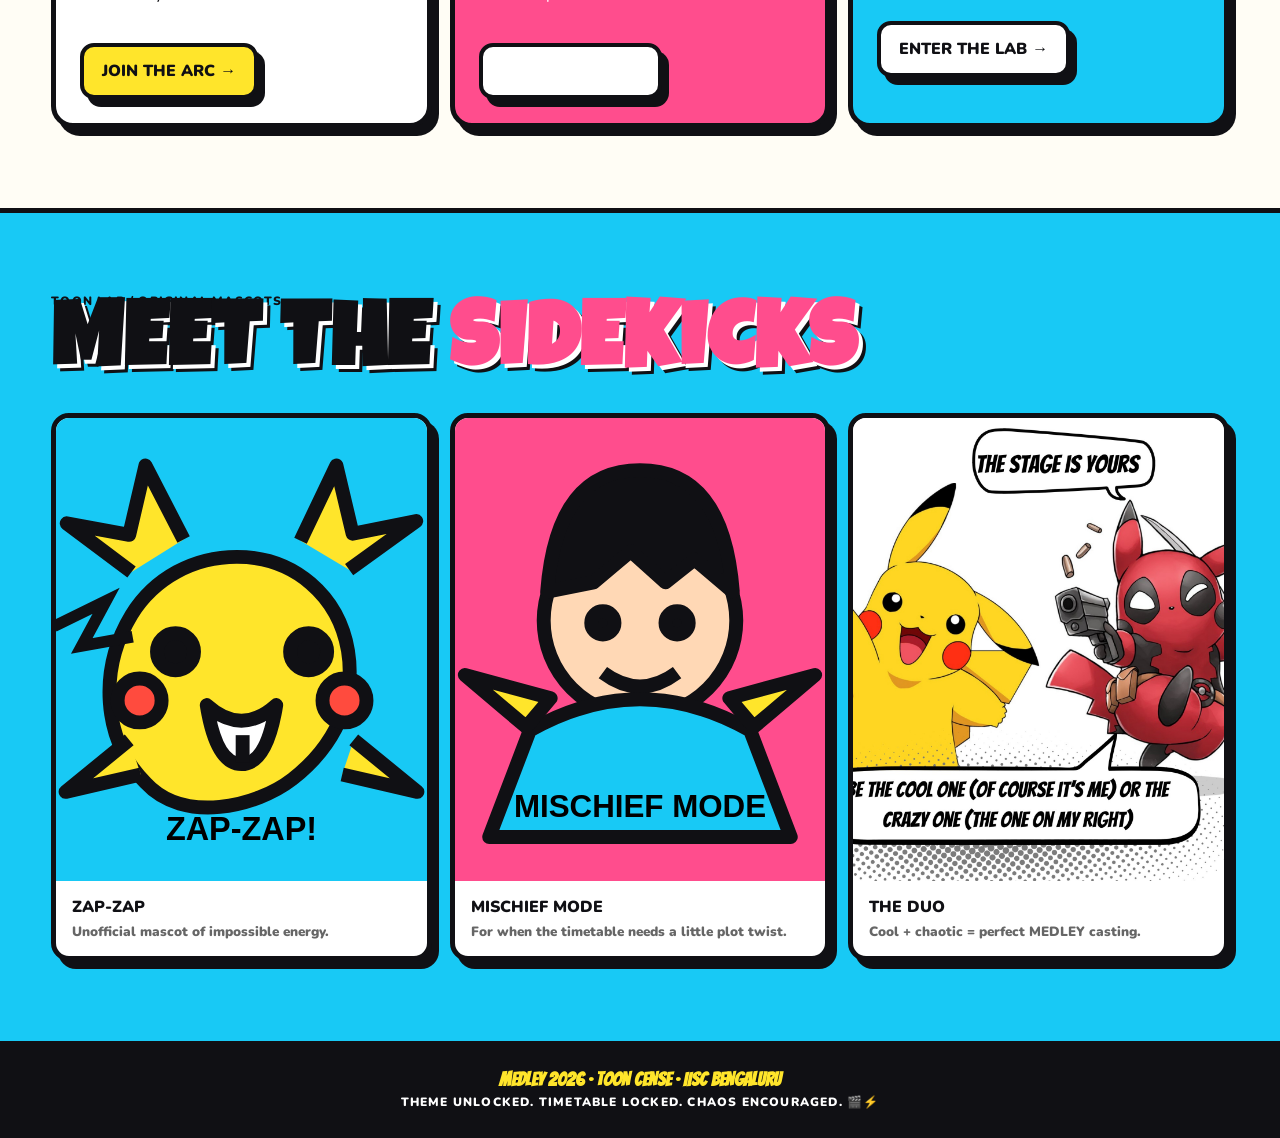
==== commit ee90bd12: "Add files via upload" ====
--- a/index.html
+++ b/index.html
@@ -1,8 +1,8 @@
 <!doctype html>
 <html lang="en"><head><meta charset="utf-8"><meta name="viewport" content="width=device-width,initial-scale=1">
-<title>MEDLEY '26 — COMIC CeNSE</title><link rel="stylesheet" href="style.css"></head>
+<title>MEDLEY '26 — TOON CeNSE</title><link rel="stylesheet" href="style.css"></head>
 <body><div class="cursor"></div><nav class="nav">
-<a class="brand" href="index.html">COMIC <span>CeNSE</span></a>
+<a class="brand" href="index.html">TOON <span>CeNSE</span></a>
 <div class="navlinks">
 <a href="index.html">HOME</a>
 <a href="contribute.html">CONTRIBUTE</a>
@@ -13,29 +13,31 @@
 <main>
 <section class="hero"><div class="doodle one">POW!</div><div class="doodle two">ZAP!</div><div class="wrap hero-grid">
   <div class="reveal">
-    <div class="badge">🎬 THEME REVEALED · COMIC CeNSE</div>
+    <div class="badge">🎬 THEME REVEALED · TOON CeNSE</div>
     <div class="eyebrow">MEDLEY 2026 · IISc BENGALURU</div>
-    <h1>WELCOME TO<br><span class="pink">COMIC</span> <span class="blue">CeNSE</span></h1>
+    <h1>WELCOME TO<br><span class="pink">TOON</span> <span class="blue">CeNSE</span></h1>
     <div class="kicker">Where the timetable is serious, but the vibes absolutely are not.</div>
-    <p class="lead">MEDLEY 2026 has officially escaped the lab and entered carcomic mode. Expect colourful chaos, comic-book energy, anime-ish drama, sports battles, music, and enough plot twists to make your favourite carcomic jealous.</p>
+    <p class="lead">MEDLEY 2026 has officially escaped the lab and entered cartoon mode. Expect colourful chaos, comic-book energy, anime-ish drama, sports battles, music, and enough plot twists to make your favourite cartoon jealous.</p>
     <a class="btn" href="#schedule">ROLL THE CREDITS →</a>
-    <div class="comic-marquee"><span class="pill">⚡ COMIC CHAOS</span><span class="pill">🏏 SPORTS ARC</span><span class="pill">🎤 MEDLEY 2026</span><span class="pill">🍿 ZERO BORING FRAMES</span></div>
+    <div class="toon-marquee"><span class="pill">⚡ CARTOON CHAOS</span><span class="pill">🏏 SPORTS ARC</span><span class="pill">🎤 MEDLEY 2026</span><span class="pill">🍿 ZERO BORING FRAMES</span></div>
   </div>
-  <div class="hero-poster reveal"><img src="comic-duo.jpg" alt="Carcomic-style MEDLEY theme poster"></div>
+  <div class="hero-poster reveal"><img src="toon-duo.jpg" alt="Cartoon-style MEDLEY theme poster"></div>
 </div></section>
 
 <section class="section"><div class="wrap">
-  <div class="section-head"><div><div class="mono">THE THEME DROP</div><h2 class="section-title">THE <span class="pink">COMIC</span> <span class="cyan">VERSE</span></h2></div><div class="speech"><b>“The stage is yours!”</b><br>Be the cool one. Or the chaotic one. We support both.</div></div>
-  <div class="comic-strip">
-    <article class="comic-card" style="--r:-1.5deg"><img src="comic-keymon.jpg" alt="Carcomic poster supplied for MEDLEY 2026"><div class="comic-caption">MAIN CHARACTER ENERGY<span>Big smiles. Bigger entrance.</span></div></article>
-    <article class="comic-card" style="--r:1deg"><img src="comic-grogu.jpg" alt="Manga-style poster supplied for MEDLEY 2026"><div class="comic-caption">SIDEKICK STATUS: UNLOCKED<span>Small character. Massive plot relevance.</span></div></article>
-    <article class="comic-card" style="--r:-.8deg"><img src="comic-duo.jpg" alt="Carcomic duo poster supplied for MEDLEY 2026"><div class="comic-caption">CHAOS DUO<span>One cool. One questionable. Pick your role.</span></div></article>
+  <div class="section-head"><div><div class="mono">THE THEME DROP</div><h2 class="section-title">THE <span class="pink">TOON</span> <span class="cyan">VERSE</span></h2></div><div class="speech"><b>“The stage is yours!”</b><br>Be the cool one. Or the chaotic one. We support both.</div></div>
+  <div class="poster-gallery">
+    <article class="comic-card" style="--r:-1.5deg"><img src="poster-01.png" alt="Comic CeNSE MEDLEY 2026 poster"><div class="comic-caption">COMIC CeNSE<span>Big panels. Bigger MEDLEY energy.</span></div></article>
+    <article class="comic-card" style="--r:1deg"><img src="poster-02.png" alt="Comic CeNSE poster for MEDLEY 2026"><div class="comic-caption">THE COVER STORY<span>Every frame has a plot twist.</span></div></article>
+    <article class="comic-card" style="--r:-.8deg"><img src="poster-03.png" alt="Comic-style MEDLEY 2026 poster"><div class="comic-caption">POWER-UP PANEL<span>Maximum colour. Maximum chaos.</span></div></article>
+    <article class="comic-card" style="--r:1.2deg"><img src="poster-04.png" alt="Comic CeNSE MEDLEY 2026 poster"><div class="comic-caption">THE COMIC DROP<span>Flip the page. Enter the MEDLEY.</span></div></article>
+    <article class="comic-card" style="--r:-1deg"><img src="poster-05.png" alt="Comic CeNSE September 11 MEDLEY 2026 poster"><div class="comic-caption">THE BIG ISSUE<span>September 11. Save the date.</span></div></article>
   </div>
 </div></section>
 
 <section id="schedule" class="section yellow"><div class="wrap">
   <div class="section-head"><div><div class="mono">FIELD OPERATIONS / LIVE LOG</div><h2 class="section-title">SPORTS <span class="pink">TIMETABLE</span></h2></div><a class="btn pink" href="sports.html">OPEN SPORTS PAGE ↗</a></div>
-  <p class="lead">The dates, locations and timings below are kept exactly as in the supplied MEDLEY schedule. Only the wrapper got a carcomic makeover.</p>
+  <p class="lead">The dates, locations and timings below are kept exactly as in the supplied MEDLEY schedule. Only the wrapper got a cartoon makeover.</p>
   <div class="schedule-grid"><article class="schedule-card completed reveal">
       <div class="schedule-top"><span class="mono">SPORT 01</span><span class="status done">✓ COMPLETED</span></div>
       <h3>Carrom</h3><div class="tag">PRECISION / STRATEGY</div><div class="event-line"><b>24 Aug · Round 1</b><span>Cafeteria · 10am–5pm</span></div><div class="event-line"><b>25 Aug · Finals</b><span>Cafeteria · 10am–5pm</span></div>
@@ -77,13 +79,13 @@
   <div class="section-head"><div><div class="mono">BONUS EPISODE</div><h2 class="section-title">MORE <span class="cyan">CHAOS</span></h2></div></div>
   <div class="fun-grid">
     <div class="fun-card reveal"><span class="sticker">💥</span><h3>CONTRIBUTE</h3><p>Feed the production machine. Scan the QR codes and help make the mystery ridiculously real.</p><a class="btn" href="contribute.html">JOIN THE ARC →</a></div>
-    <div class="fun-card reveal"><span class="sticker">🏏</span><h3>CRICKET ARC</h3><p>24 teams. Qualifiers. Knockouts. A final. Basically a full season squeezed into one carcomic episode.</p><a class="btn pink" href="cricket.html">VIEW FIXTURE →</a></div>
+    <div class="fun-card reveal"><span class="sticker">🏏</span><h3>CRICKET ARC</h3><p>24 teams. Qualifiers. Knockouts. A final. Basically a full season squeezed into one cartoon episode.</p><a class="btn white" href="cricket.html">VIEW FIXTURE →</a></div>
     <div class="fun-card reveal"><span class="sticker">🎬</span><h3>EVENT DETAILS</h3><p>11 September 2026 is the suspicious date. The lab says details are “still cooking.”</p><a class="btn white" href="events.html">ENTER THE LAB →</a></div>
   </div>
 </div></section>
-<section class="section cyan"><div class="wrap"><div class="section-head"><div><div class="mono">COMIC LAB / ORIGINAL MASCOTS</div><h2 class="section-title">MEET THE <span class="pink">SIDEKICKS</span></h2></div></div>
+<section class="section cyan"><div class="wrap"><div class="section-head"><div><div class="mono">TOON LAB / ORIGINAL MASCOTS</div><h2 class="section-title">MEET THE <span class="pink">SIDEKICKS</span></h2></div></div>
 <div class="comic-strip">
-<article class="comic-card reveal"><img src="electric-mascot.svg" alt="Original electric carcomic mascot"><div class="comic-caption">ZAP-ZAP<span>Unofficial mascot of impossible energy.</span></div></article>
-<article class="comic-card reveal"><img src="mischief-mascot.svg" alt="Original mischievous carcomic mascot"><div class="comic-caption">MISCHIEF MODE<span>For when the timetable needs a little plot twist.</span></div></article>
-<article class="comic-card reveal"><img src="comic-duo.jpg" alt="Supplied carcomic duo poster"><div class="comic-caption">THE DUO<span>Cool + chaotic = perfect MEDLEY casting.</span></div></article>
-</div></div></section></main><footer><div class="footer-fun">MEDLEY 2026 · COMIC CeNSE · IISc BENGALURU</div><div class="mono">Theme unlocked. Timetable locked. Chaos encouraged. 🎬⚡</div></footer><script src="script.js"></script></body></html>
+<article class="comic-card reveal"><img src="electric-mascot.svg" alt="Original electric cartoon mascot"><div class="comic-caption">ZAP-ZAP<span>Unofficial mascot of impossible energy.</span></div></article>
+<article class="comic-card reveal"><img src="mischief-mascot.svg" alt="Original mischievous cartoon mascot"><div class="comic-caption">MISCHIEF MODE<span>For when the timetable needs a little plot twist.</span></div></article>
+<article class="comic-card reveal"><img src="toon-duo.jpg" alt="Supplied cartoon duo poster"><div class="comic-caption">THE DUO<span>Cool + chaotic = perfect MEDLEY casting.</span></div></article>
+</div></div></section></main><footer><div class="footer-fun">MEDLEY 2026 · TOON CeNSE · IISc BENGALURU</div><div class="mono">Theme unlocked. Timetable locked. Chaos encouraged. 🎬⚡</div></footer><script src="script.js"></script></body></html>
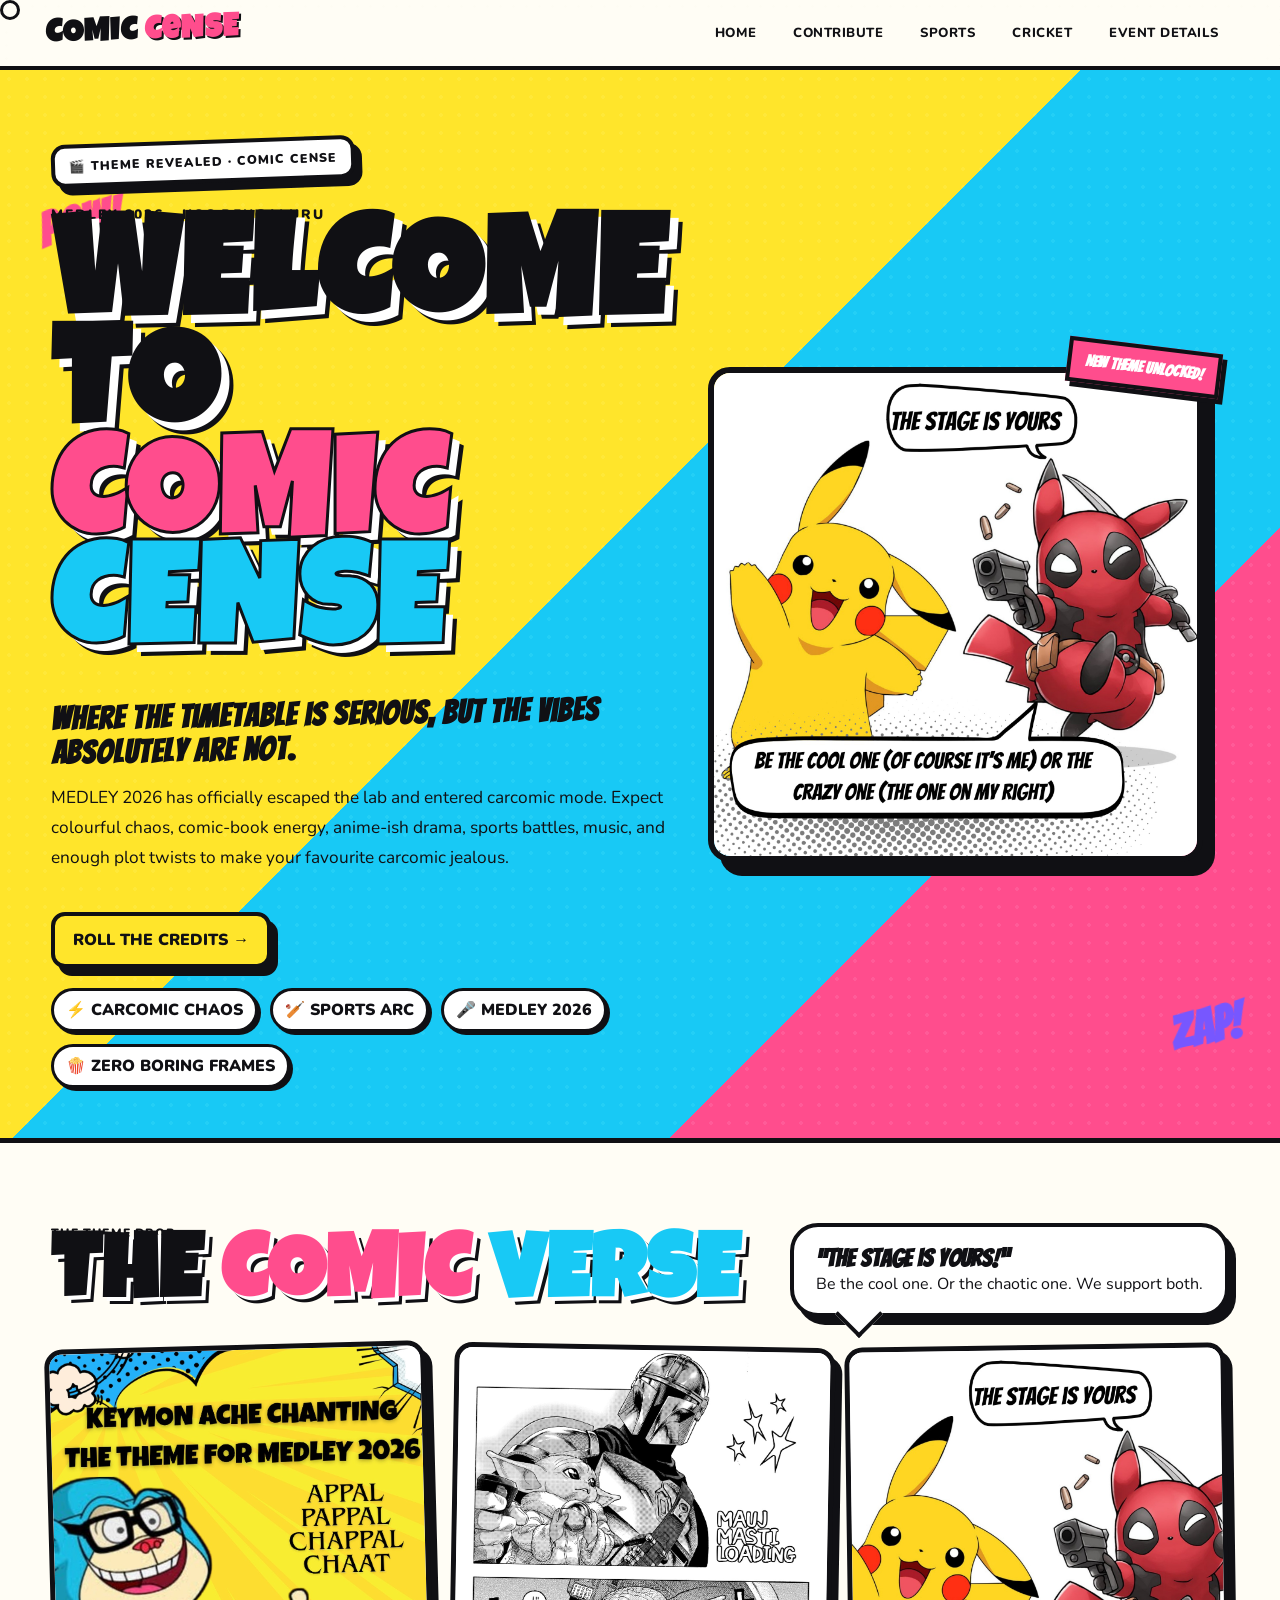
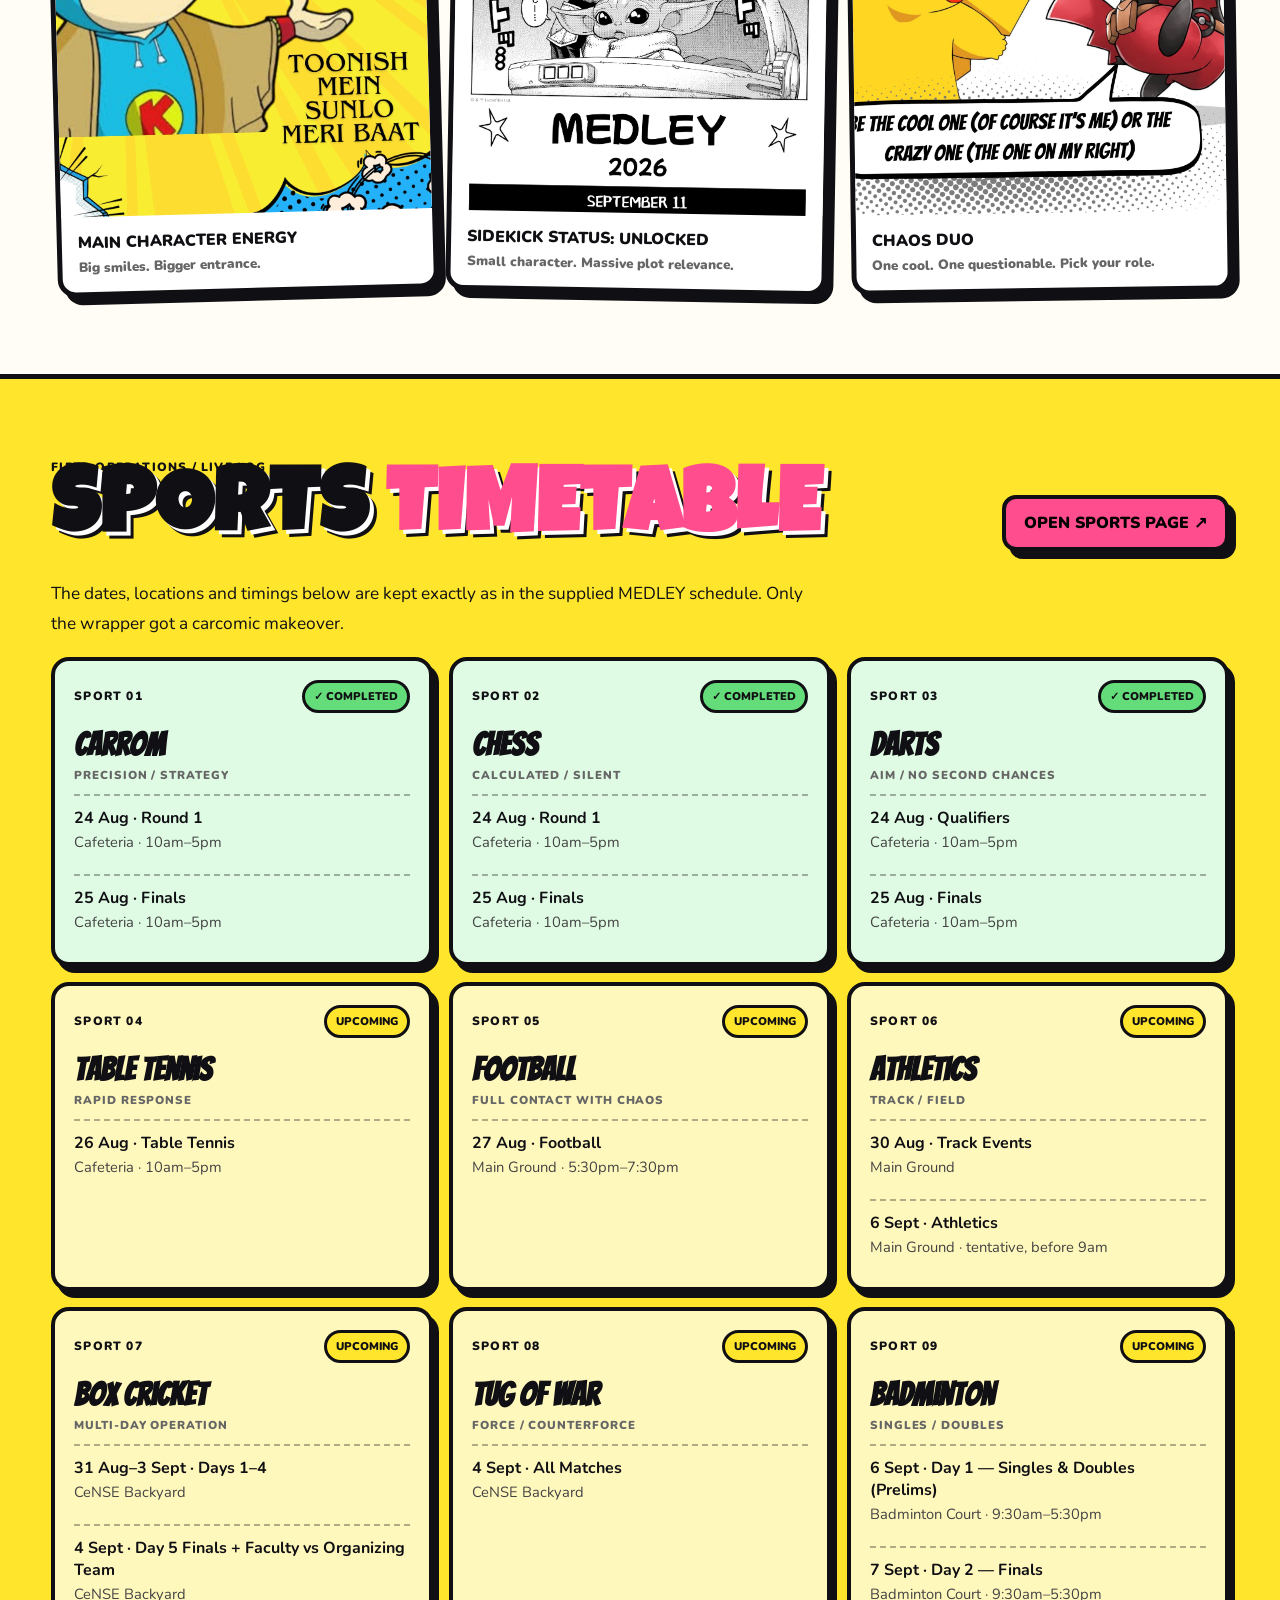
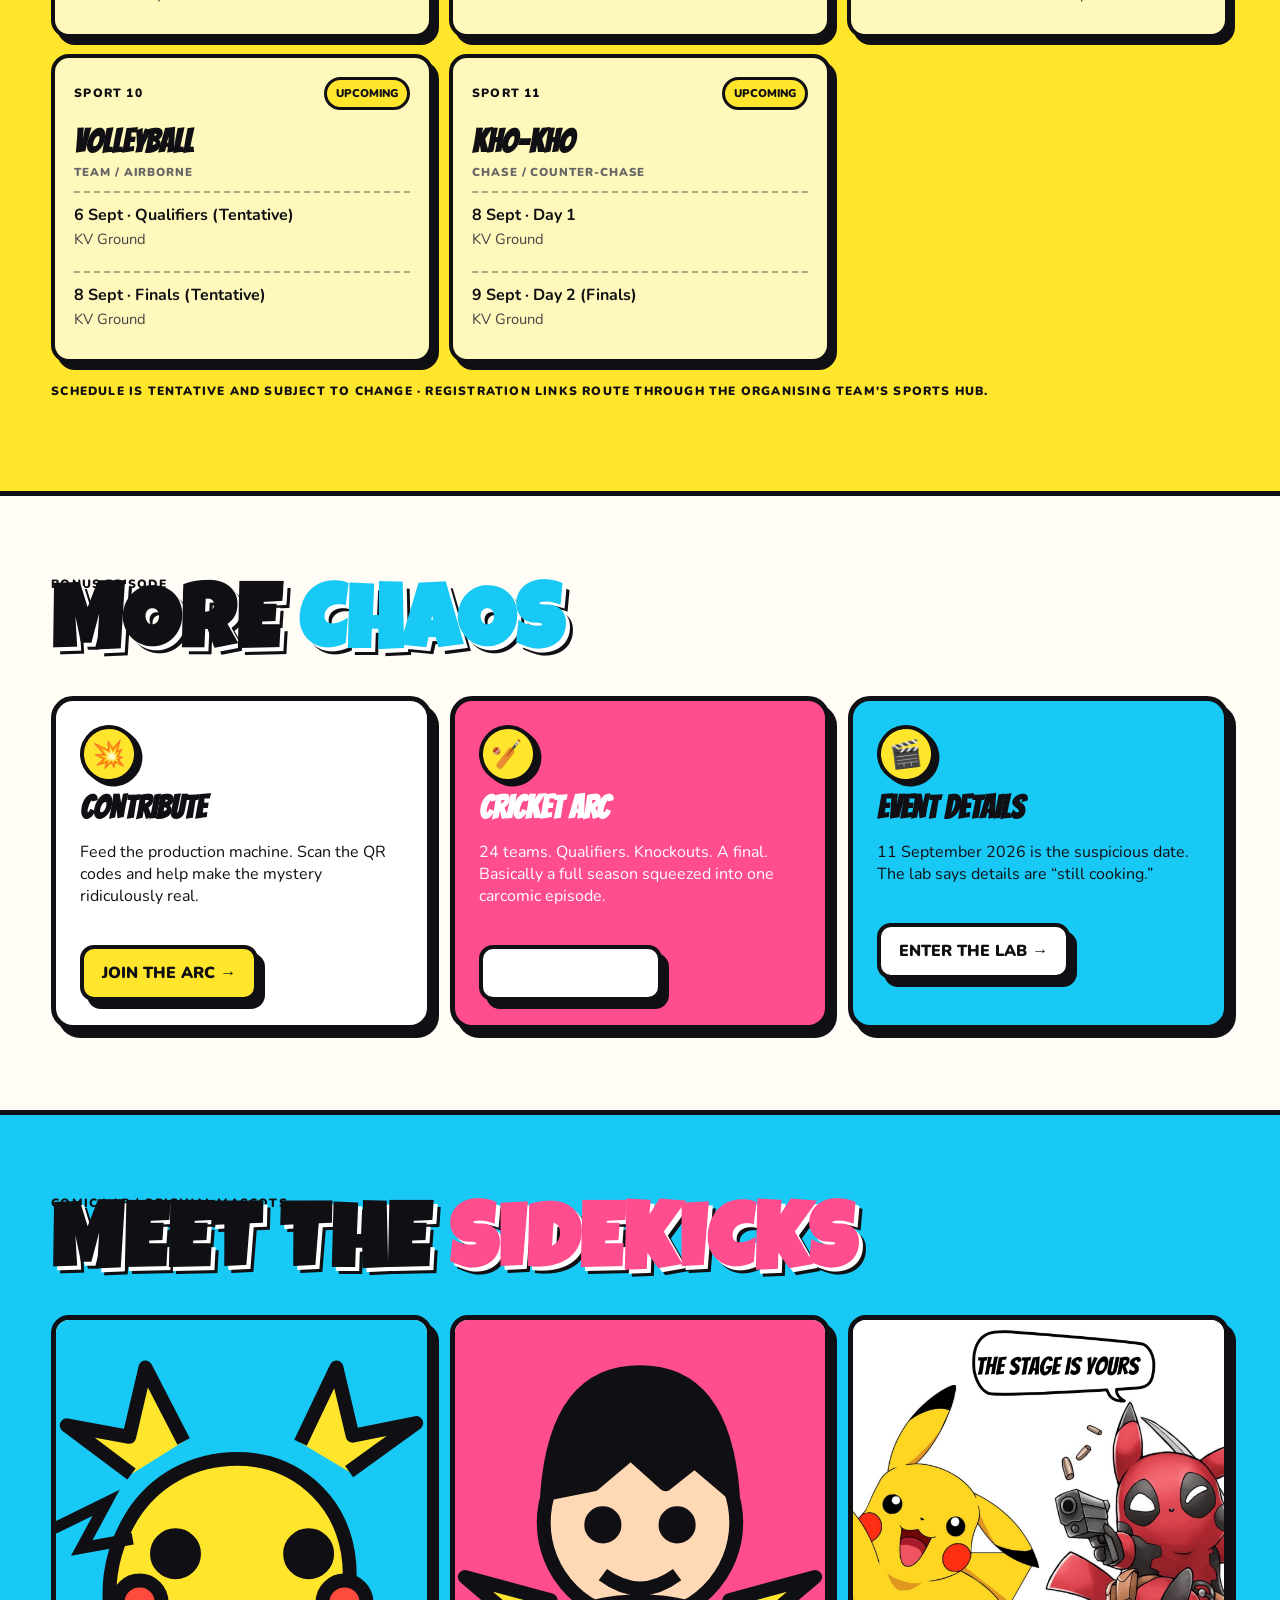
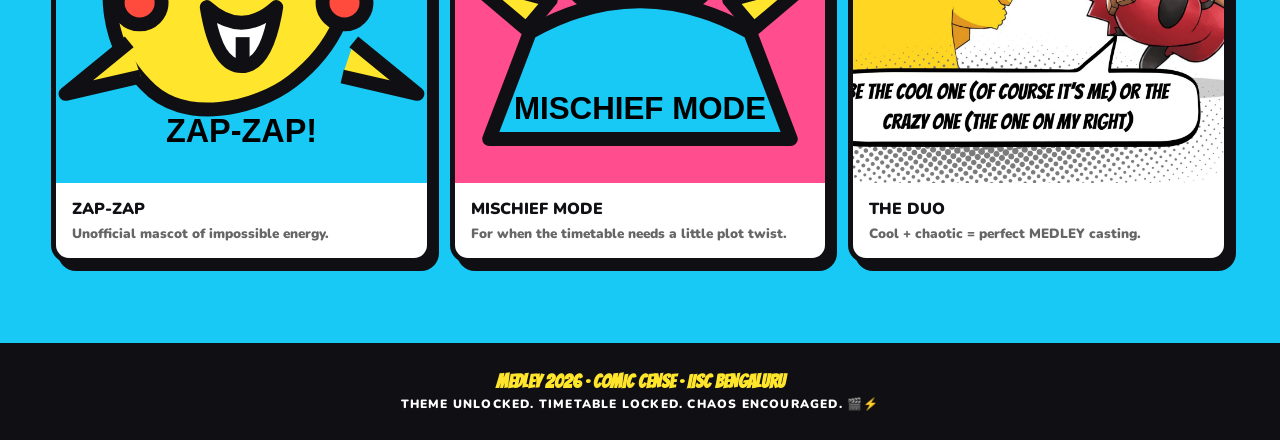
==== commit c524ecae: "Add files via upload" ====
--- a/index.html
+++ b/index.html
@@ -1,8 +1,8 @@
 <!doctype html>
 <html lang="en"><head><meta charset="utf-8"><meta name="viewport" content="width=device-width,initial-scale=1">
-<title>MEDLEY '26 — TOON CeNSE</title><link rel="stylesheet" href="style.css"></head>
+<title>MEDLEY '26 — COMIC CeNSE</title><link rel="stylesheet" href="style.css"></head>
 <body><div class="cursor"></div><nav class="nav">
-<a class="brand" href="index.html">TOON <span>CeNSE</span></a>
+<a class="brand" href="index.html">COMIC <span>CeNSE</span></a>
 <div class="navlinks">
 <a href="index.html">HOME</a>
 <a href="contribute.html">CONTRIBUTE</a>
@@ -13,31 +13,29 @@
 <main>
 <section class="hero"><div class="doodle one">POW!</div><div class="doodle two">ZAP!</div><div class="wrap hero-grid">
   <div class="reveal">
-    <div class="badge">🎬 THEME REVEALED · TOON CeNSE</div>
+    <div class="badge">🎬 THEME REVEALED · COMIC CeNSE</div>
     <div class="eyebrow">MEDLEY 2026 · IISc BENGALURU</div>
-    <h1>WELCOME TO<br><span class="pink">TOON</span> <span class="blue">CeNSE</span></h1>
+    <h1>WELCOME TO<br><span class="pink">COMIC</span> <span class="blue">CeNSE</span></h1>
     <div class="kicker">Where the timetable is serious, but the vibes absolutely are not.</div>
-    <p class="lead">MEDLEY 2026 has officially escaped the lab and entered cartoon mode. Expect colourful chaos, comic-book energy, anime-ish drama, sports battles, music, and enough plot twists to make your favourite cartoon jealous.</p>
+    <p class="lead">MEDLEY 2026 has officially escaped the lab and entered carcomic mode. Expect colourful chaos, comic-book energy, anime-ish drama, sports battles, music, and enough plot twists to make your favourite carcomic jealous.</p>
     <a class="btn" href="#schedule">ROLL THE CREDITS →</a>
-    <div class="toon-marquee"><span class="pill">⚡ CARTOON CHAOS</span><span class="pill">🏏 SPORTS ARC</span><span class="pill">🎤 MEDLEY 2026</span><span class="pill">🍿 ZERO BORING FRAMES</span></div>
+    <div class="comic-marquee"><span class="pill">⚡ CARCOMIC CHAOS</span><span class="pill">🏏 SPORTS ARC</span><span class="pill">🎤 MEDLEY 2026</span><span class="pill">🍿 ZERO BORING FRAMES</span></div>
   </div>
-  <div class="hero-poster reveal"><img src="toon-duo.jpg" alt="Cartoon-style MEDLEY theme poster"></div>
+  <div class="hero-poster reveal"><img src="comic-duo.jpg" alt="Carcomic-style MEDLEY theme poster"></div>
 </div></section>
 
 <section class="section"><div class="wrap">
-  <div class="section-head"><div><div class="mono">THE THEME DROP</div><h2 class="section-title">THE <span class="pink">TOON</span> <span class="cyan">VERSE</span></h2></div><div class="speech"><b>“The stage is yours!”</b><br>Be the cool one. Or the chaotic one. We support both.</div></div>
-  <div class="poster-gallery">
-    <article class="comic-card" style="--r:-1.5deg"><img src="poster-01.png" alt="Comic CeNSE MEDLEY 2026 poster"><div class="comic-caption">COMIC CeNSE<span>Big panels. Bigger MEDLEY energy.</span></div></article>
-    <article class="comic-card" style="--r:1deg"><img src="poster-02.png" alt="Comic CeNSE poster for MEDLEY 2026"><div class="comic-caption">THE COVER STORY<span>Every frame has a plot twist.</span></div></article>
-    <article class="comic-card" style="--r:-.8deg"><img src="poster-03.png" alt="Comic-style MEDLEY 2026 poster"><div class="comic-caption">POWER-UP PANEL<span>Maximum colour. Maximum chaos.</span></div></article>
-    <article class="comic-card" style="--r:1.2deg"><img src="poster-04.png" alt="Comic CeNSE MEDLEY 2026 poster"><div class="comic-caption">THE COMIC DROP<span>Flip the page. Enter the MEDLEY.</span></div></article>
-    <article class="comic-card" style="--r:-1deg"><img src="poster-05.png" alt="Comic CeNSE September 11 MEDLEY 2026 poster"><div class="comic-caption">THE BIG ISSUE<span>September 11. Save the date.</span></div></article>
+  <div class="section-head"><div><div class="mono">THE THEME DROP</div><h2 class="section-title">THE <span class="pink">COMIC</span> <span class="cyan">VERSE</span></h2></div><div class="speech"><b>“The stage is yours!”</b><br>Be the cool one. Or the chaotic one. We support both.</div></div>
+  <div class="comic-strip">
+    <article class="comic-card" style="--r:-1.5deg"><img src="comic-keymon.jpg" alt="Carcomic poster supplied for MEDLEY 2026"><div class="comic-caption">MAIN CHARACTER ENERGY<span>Big smiles. Bigger entrance.</span></div></article>
+    <article class="comic-card" style="--r:1deg"><img src="comic-grogu.jpg" alt="Manga-style poster supplied for MEDLEY 2026"><div class="comic-caption">SIDEKICK STATUS: UNLOCKED<span>Small character. Massive plot relevance.</span></div></article>
+    <article class="comic-card" style="--r:-.8deg"><img src="comic-duo.jpg" alt="Carcomic duo poster supplied for MEDLEY 2026"><div class="comic-caption">CHAOS DUO<span>One cool. One questionable. Pick your role.</span></div></article>
   </div>
 </div></section>
 
 <section id="schedule" class="section yellow"><div class="wrap">
   <div class="section-head"><div><div class="mono">FIELD OPERATIONS / LIVE LOG</div><h2 class="section-title">SPORTS <span class="pink">TIMETABLE</span></h2></div><a class="btn pink" href="sports.html">OPEN SPORTS PAGE ↗</a></div>
-  <p class="lead">The dates, locations and timings below are kept exactly as in the supplied MEDLEY schedule. Only the wrapper got a cartoon makeover.</p>
+  <p class="lead">The dates, locations and timings below are kept exactly as in the supplied MEDLEY schedule. Only the wrapper got a carcomic makeover.</p>
   <div class="schedule-grid"><article class="schedule-card completed reveal">
       <div class="schedule-top"><span class="mono">SPORT 01</span><span class="status done">✓ COMPLETED</span></div>
       <h3>Carrom</h3><div class="tag">PRECISION / STRATEGY</div><div class="event-line"><b>24 Aug · Round 1</b><span>Cafeteria · 10am–5pm</span></div><div class="event-line"><b>25 Aug · Finals</b><span>Cafeteria · 10am–5pm</span></div>
@@ -79,13 +77,13 @@
   <div class="section-head"><div><div class="mono">BONUS EPISODE</div><h2 class="section-title">MORE <span class="cyan">CHAOS</span></h2></div></div>
   <div class="fun-grid">
     <div class="fun-card reveal"><span class="sticker">💥</span><h3>CONTRIBUTE</h3><p>Feed the production machine. Scan the QR codes and help make the mystery ridiculously real.</p><a class="btn" href="contribute.html">JOIN THE ARC →</a></div>
-    <div class="fun-card reveal"><span class="sticker">🏏</span><h3>CRICKET ARC</h3><p>24 teams. Qualifiers. Knockouts. A final. Basically a full season squeezed into one cartoon episode.</p><a class="btn white" href="cricket.html">VIEW FIXTURE →</a></div>
+    <div class="fun-card reveal"><span class="sticker">🏏</span><h3>CRICKET ARC</h3><p>24 teams. Qualifiers. Knockouts. A final. Basically a full season squeezed into one carcomic episode.</p><a class="btn white" href="cricket.html">VIEW FIXTURE →</a></div>
     <div class="fun-card reveal"><span class="sticker">🎬</span><h3>EVENT DETAILS</h3><p>11 September 2026 is the suspicious date. The lab says details are “still cooking.”</p><a class="btn white" href="events.html">ENTER THE LAB →</a></div>
   </div>
 </div></section>
-<section class="section cyan"><div class="wrap"><div class="section-head"><div><div class="mono">TOON LAB / ORIGINAL MASCOTS</div><h2 class="section-title">MEET THE <span class="pink">SIDEKICKS</span></h2></div></div>
+<section class="section cyan"><div class="wrap"><div class="section-head"><div><div class="mono">COMIC LAB / ORIGINAL MASCOTS</div><h2 class="section-title">MEET THE <span class="pink">SIDEKICKS</span></h2></div></div>
 <div class="comic-strip">
-<article class="comic-card reveal"><img src="electric-mascot.svg" alt="Original electric cartoon mascot"><div class="comic-caption">ZAP-ZAP<span>Unofficial mascot of impossible energy.</span></div></article>
-<article class="comic-card reveal"><img src="mischief-mascot.svg" alt="Original mischievous cartoon mascot"><div class="comic-caption">MISCHIEF MODE<span>For when the timetable needs a little plot twist.</span></div></article>
-<article class="comic-card reveal"><img src="toon-duo.jpg" alt="Supplied cartoon duo poster"><div class="comic-caption">THE DUO<span>Cool + chaotic = perfect MEDLEY casting.</span></div></article>
-</div></div></section></main><footer><div class="footer-fun">MEDLEY 2026 · TOON CeNSE · IISc BENGALURU</div><div class="mono">Theme unlocked. Timetable locked. Chaos encouraged. 🎬⚡</div></footer><script src="script.js"></script></body></html>+<article class="comic-card reveal"><img src="electric-mascot.svg" alt="Original electric carcomic mascot"><div class="comic-caption">ZAP-ZAP<span>Unofficial mascot of impossible energy.</span></div></article>
+<article class="comic-card reveal"><img src="mischief-mascot.svg" alt="Original mischievous carcomic mascot"><div class="comic-caption">MISCHIEF MODE<span>For when the timetable needs a little plot twist.</span></div></article>
+<article class="comic-card reveal"><img src="comic-duo.jpg" alt="Supplied carcomic duo poster"><div class="comic-caption">THE DUO<span>Cool + chaotic = perfect MEDLEY casting.</span></div></article>
+</div></div></section></main><footer><div class="footer-fun">MEDLEY 2026 · COMIC CeNSE · IISc BENGALURU</div><div class="mono">Theme unlocked. Timetable locked. Chaos encouraged. 🎬⚡</div></footer><script src="script.js"></script></body></html>
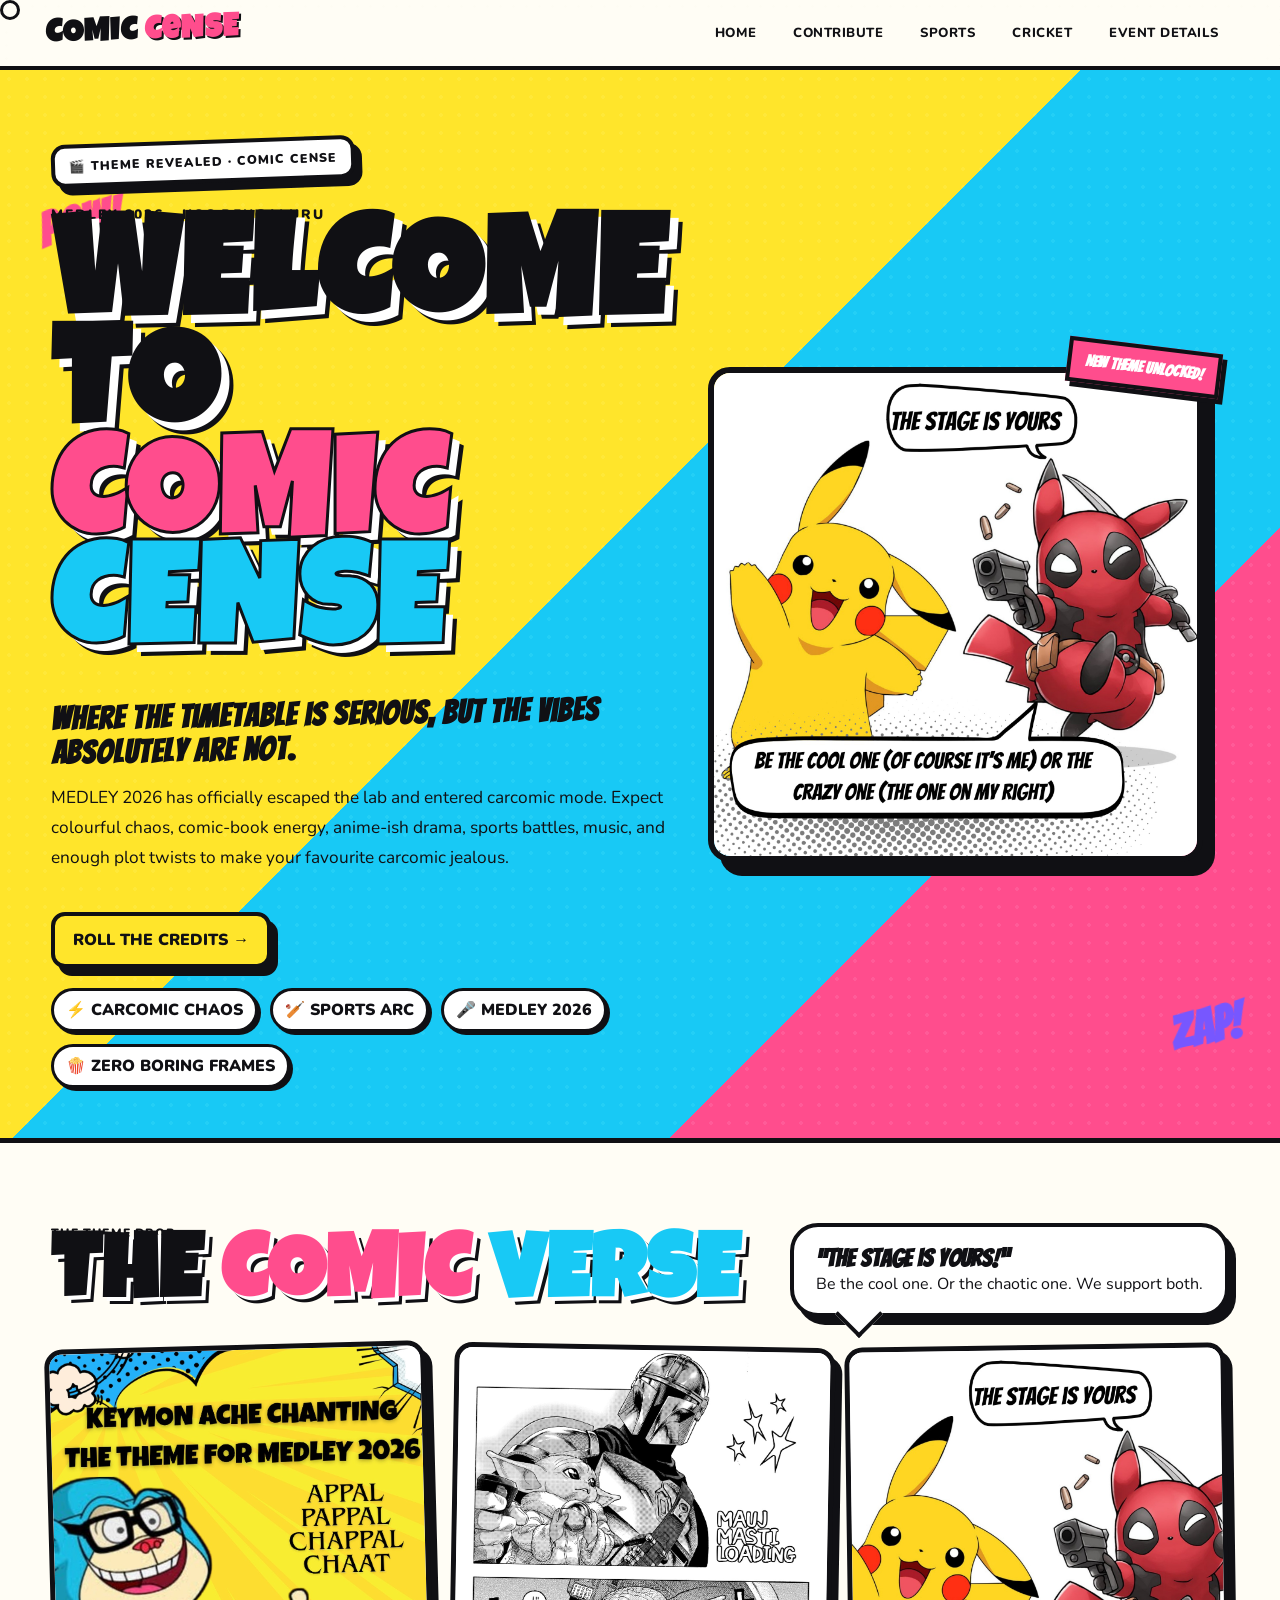
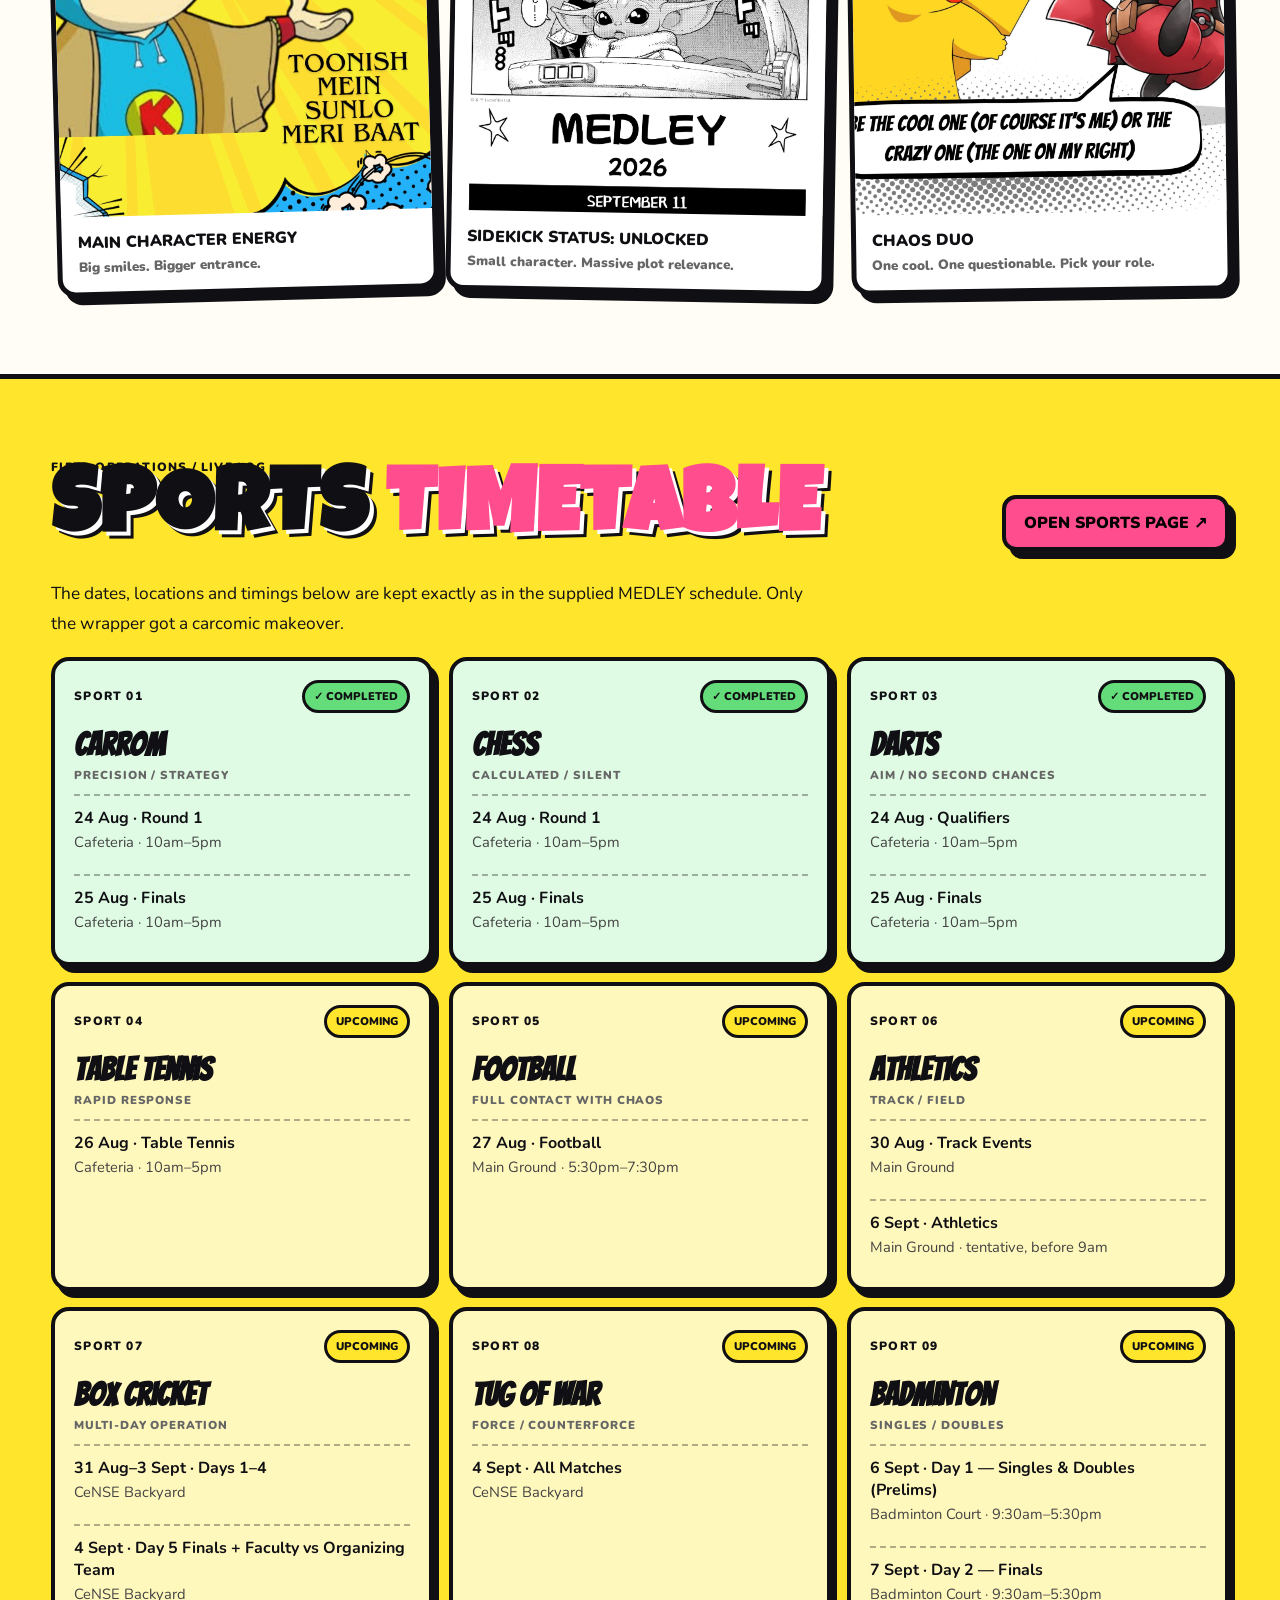
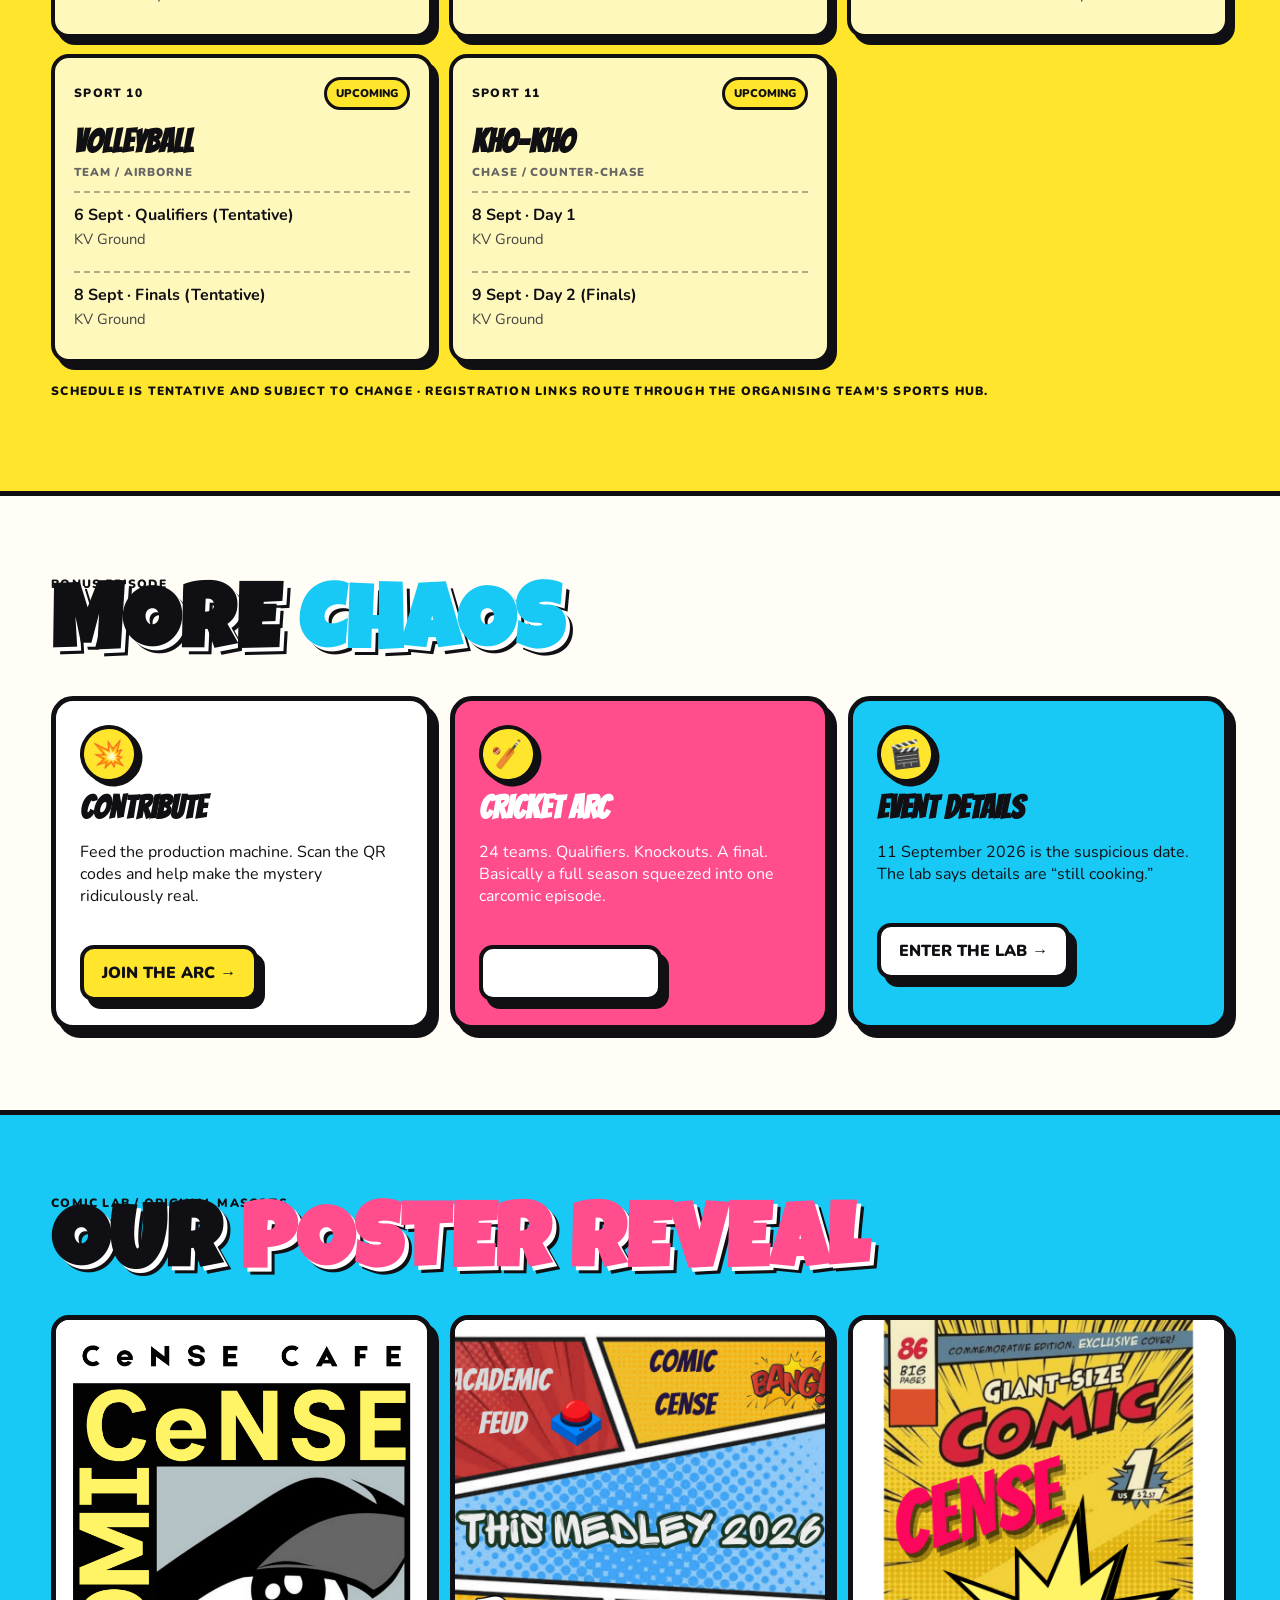
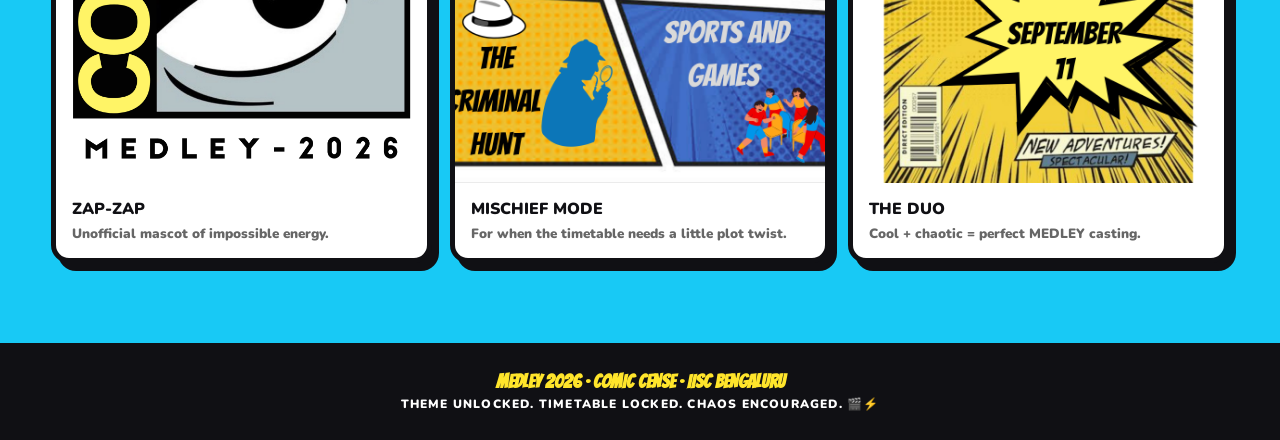
==== commit fd0cfb04: "Update index.html" ====
--- a/index.html
+++ b/index.html
@@ -81,9 +81,9 @@
     <div class="fun-card reveal"><span class="sticker">🎬</span><h3>EVENT DETAILS</h3><p>11 September 2026 is the suspicious date. The lab says details are “still cooking.”</p><a class="btn white" href="events.html">ENTER THE LAB →</a></div>
   </div>
 </div></section>
-<section class="section cyan"><div class="wrap"><div class="section-head"><div><div class="mono">COMIC LAB / ORIGINAL MASCOTS</div><h2 class="section-title">MEET THE <span class="pink">SIDEKICKS</span></h2></div></div>
+<section class="section cyan"><div class="wrap"><div class="section-head"><div><div class="mono">COMIC LAB / ORIGINAL MASCOTS</div><h2 class="section-title">OUR <span class="pink">POSTER REVEAL</span></h2></div></div>
 <div class="comic-strip">
-<article class="comic-card reveal"><img src="electric-mascot.svg" alt="Original electric carcomic mascot"><div class="comic-caption">ZAP-ZAP<span>Unofficial mascot of impossible energy.</span></div></article>
-<article class="comic-card reveal"><img src="mischief-mascot.svg" alt="Original mischievous carcomic mascot"><div class="comic-caption">MISCHIEF MODE<span>For when the timetable needs a little plot twist.</span></div></article>
-<article class="comic-card reveal"><img src="comic-duo.jpg" alt="Supplied carcomic duo poster"><div class="comic-caption">THE DUO<span>Cool + chaotic = perfect MEDLEY casting.</span></div></article>
-</div></div></section></main><footer><div class="footer-fun">MEDLEY 2026 · COMIC CeNSE · IISc BENGALURU</div><div class="mono">Theme unlocked. Timetable locked. Chaos encouraged. 🎬⚡</div></footer><script src="script.js"></script></body></html>+<article class="comic-card reveal"><img src="poster-02.png" alt="Original electric carcomic mascot"><div class="comic-caption">ZAP-ZAP<span>Unofficial mascot of impossible energy.</span></div></article>
+<article class="comic-card reveal"><img src="poster-03.png" alt="Original mischievous carcomic mascot"><div class="comic-caption">MISCHIEF MODE<span>For when the timetable needs a little plot twist.</span></div></article>
+<article class="comic-card reveal"><img src="poster-05.png" alt="Supplied carcomic duo poster"><div class="comic-caption">THE DUO<span>Cool + chaotic = perfect MEDLEY casting.</span></div></article>
+</div></div></section></main><footer><div class="footer-fun">MEDLEY 2026 · COMIC CeNSE · IISc BENGALURU</div><div class="mono">Theme unlocked. Timetable locked. Chaos encouraged. 🎬⚡</div></footer><script src="script.js"></script></body></html>
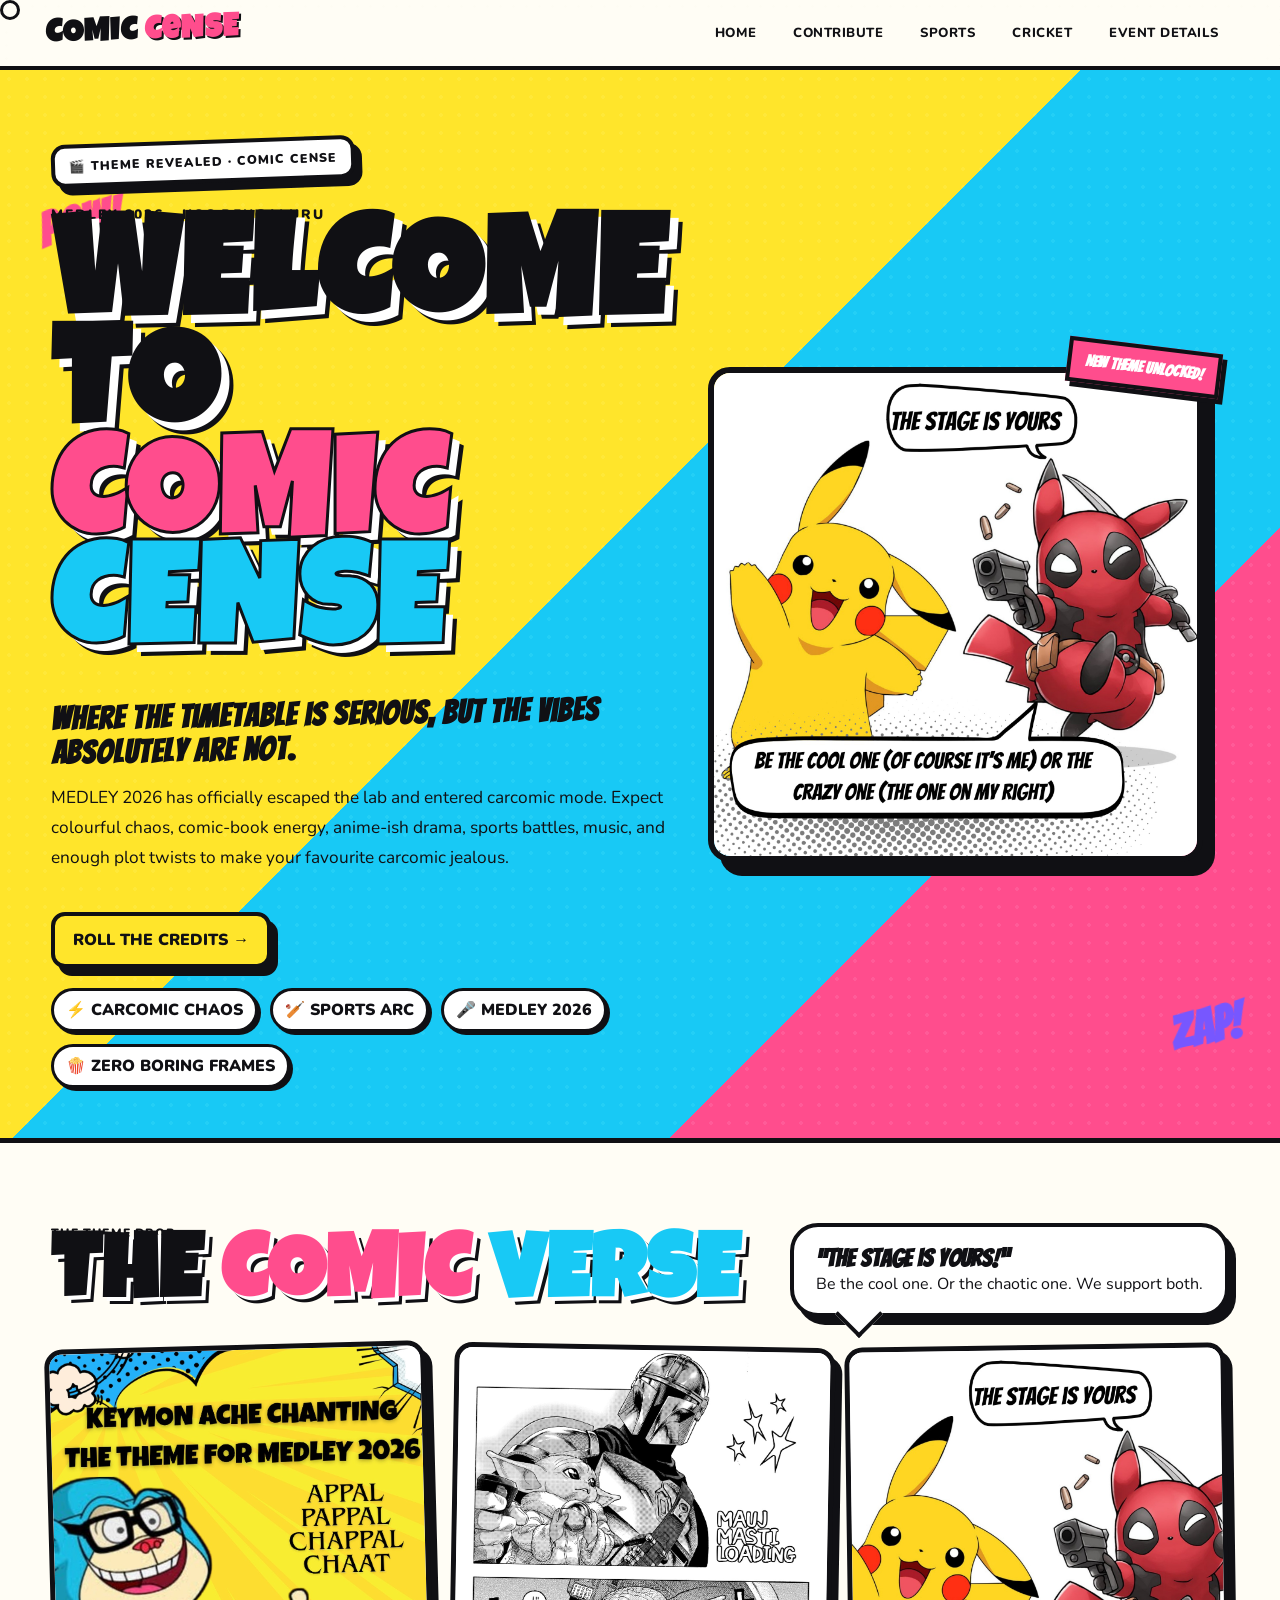
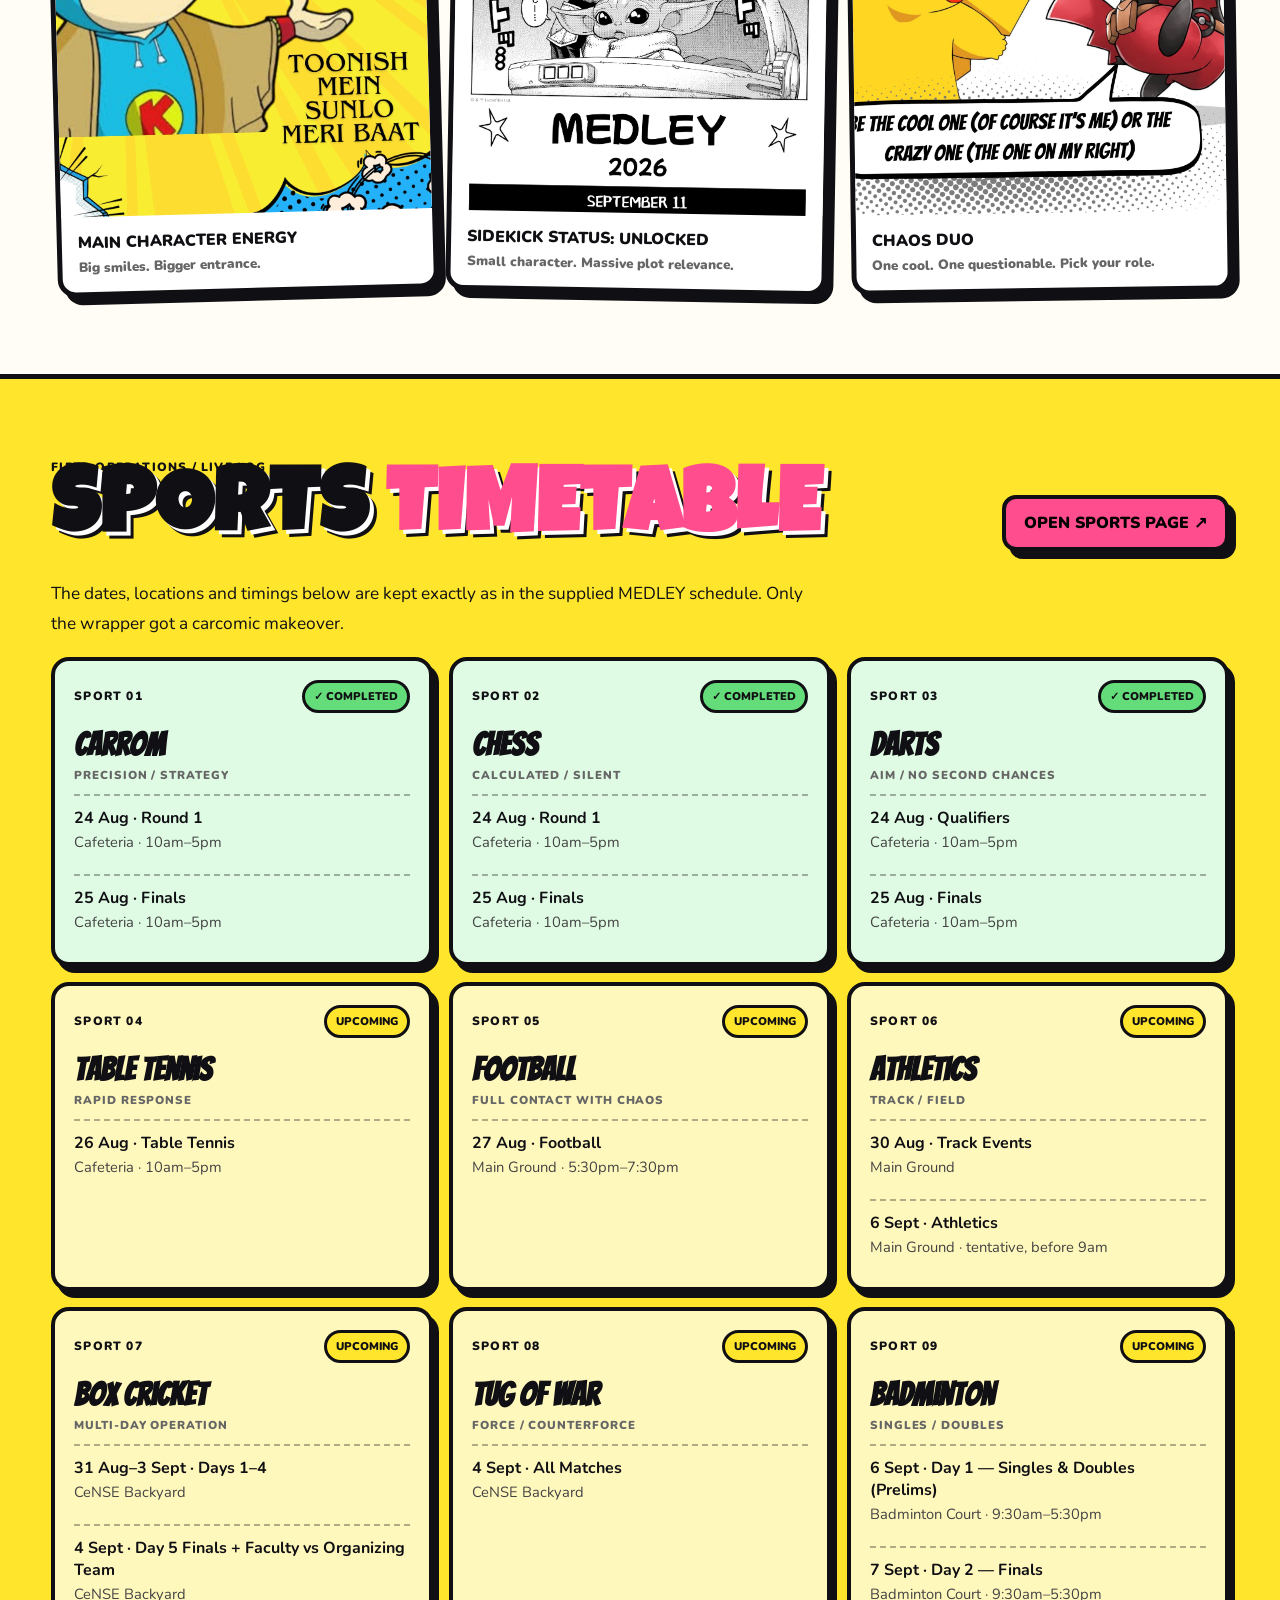
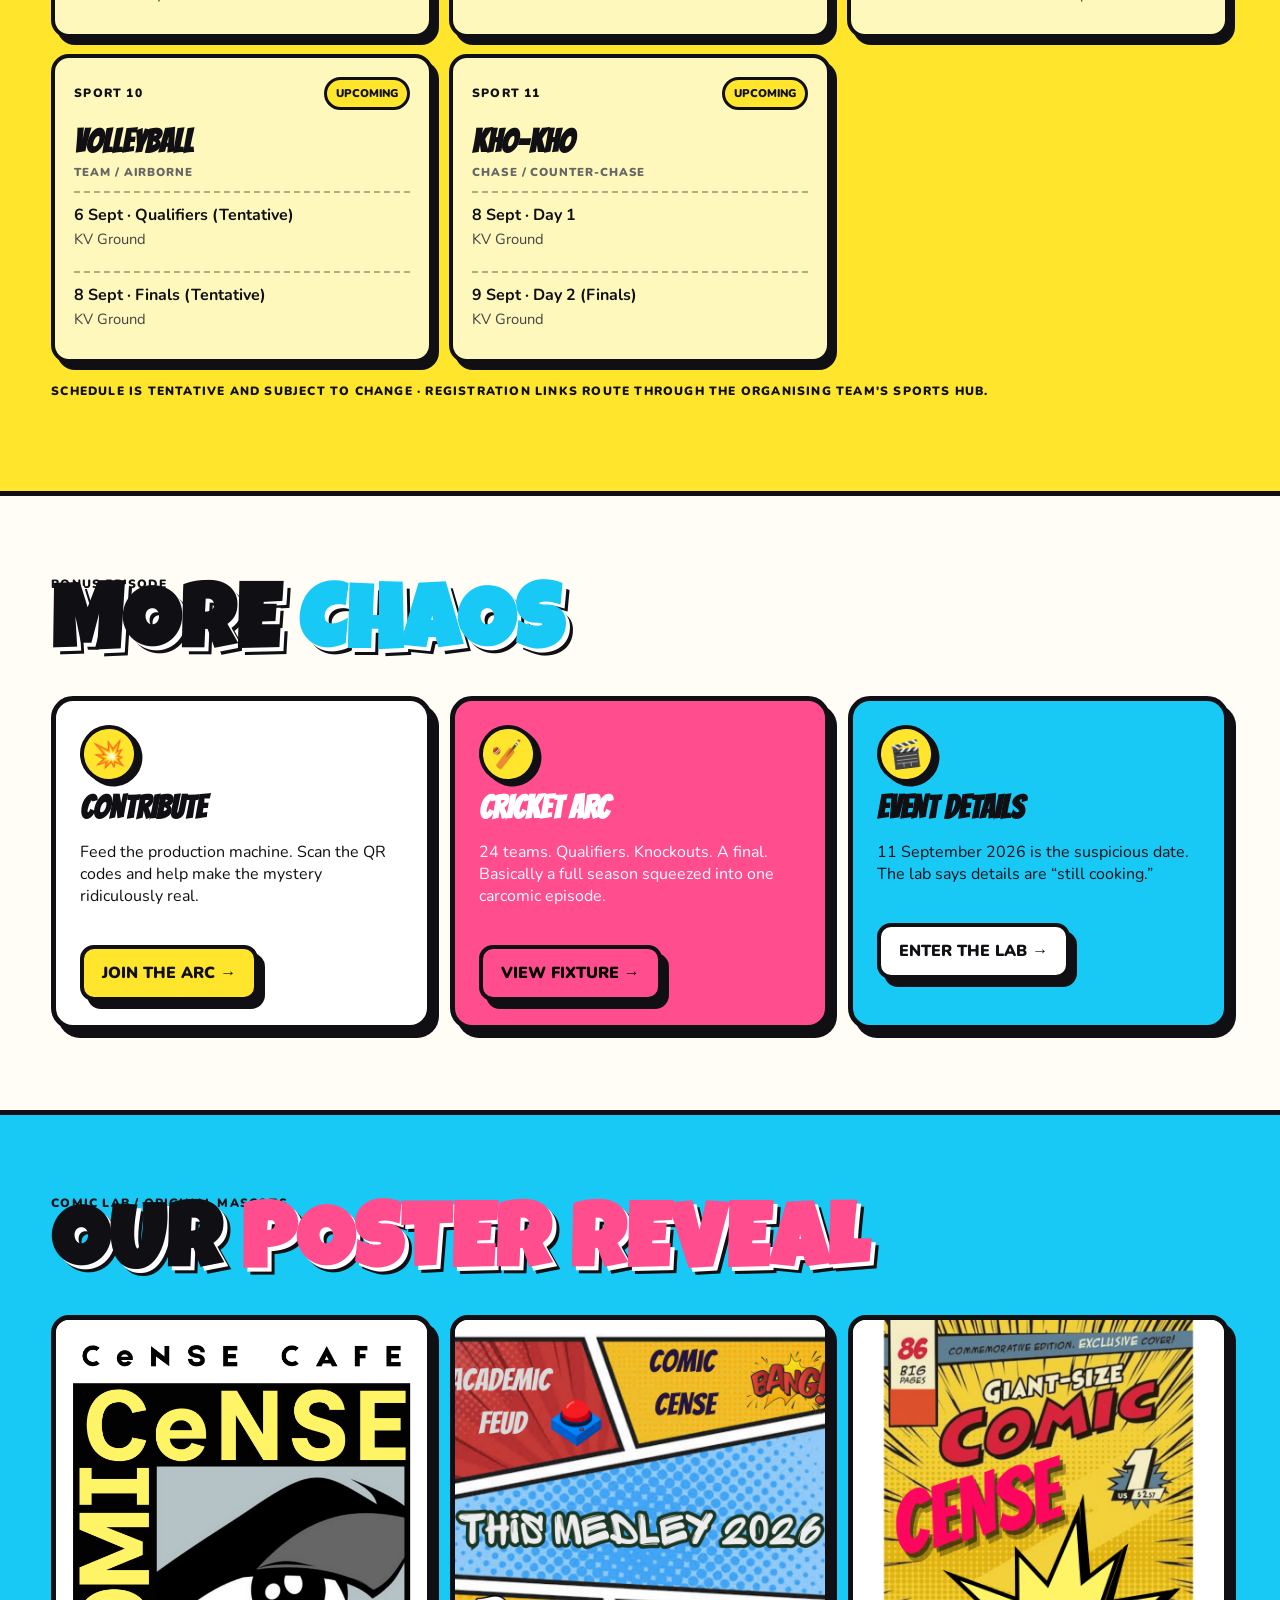
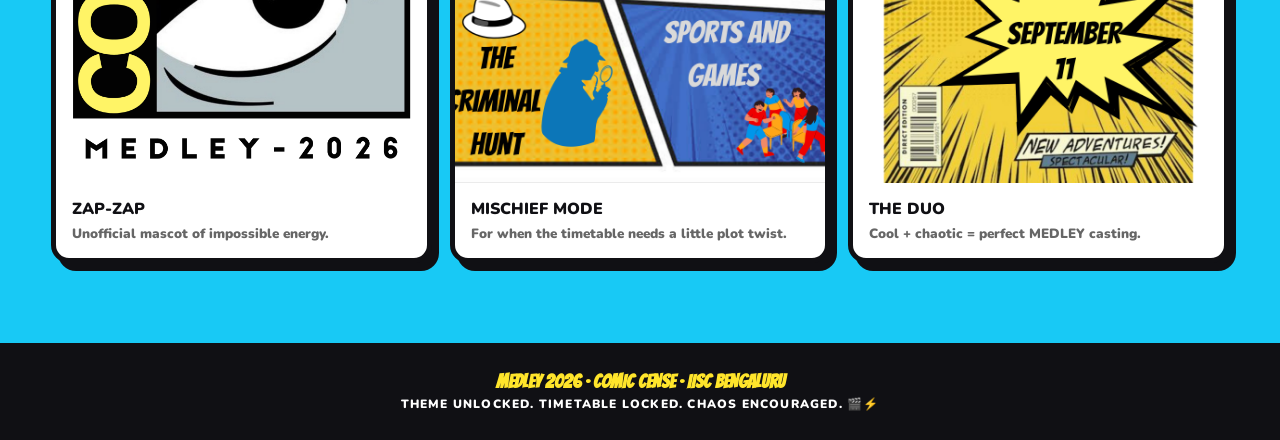
==== commit 0580eb3d: "Update index.html" ====
--- a/index.html
+++ b/index.html
@@ -77,7 +77,7 @@
   <div class="section-head"><div><div class="mono">BONUS EPISODE</div><h2 class="section-title">MORE <span class="cyan">CHAOS</span></h2></div></div>
   <div class="fun-grid">
     <div class="fun-card reveal"><span class="sticker">💥</span><h3>CONTRIBUTE</h3><p>Feed the production machine. Scan the QR codes and help make the mystery ridiculously real.</p><a class="btn" href="contribute.html">JOIN THE ARC →</a></div>
-    <div class="fun-card reveal"><span class="sticker">🏏</span><h3>CRICKET ARC</h3><p>24 teams. Qualifiers. Knockouts. A final. Basically a full season squeezed into one carcomic episode.</p><a class="btn white" href="cricket.html">VIEW FIXTURE →</a></div>
+    <div class="fun-card reveal"><span class="sticker">🏏</span><h3>CRICKET ARC</h3><p>24 teams. Qualifiers. Knockouts. A final. Basically a full season squeezed into one carcomic episode.</p><a class="btn pink" href="cricket.html">VIEW FIXTURE →</a></div>
     <div class="fun-card reveal"><span class="sticker">🎬</span><h3>EVENT DETAILS</h3><p>11 September 2026 is the suspicious date. The lab says details are “still cooking.”</p><a class="btn white" href="events.html">ENTER THE LAB →</a></div>
   </div>
 </div></section>
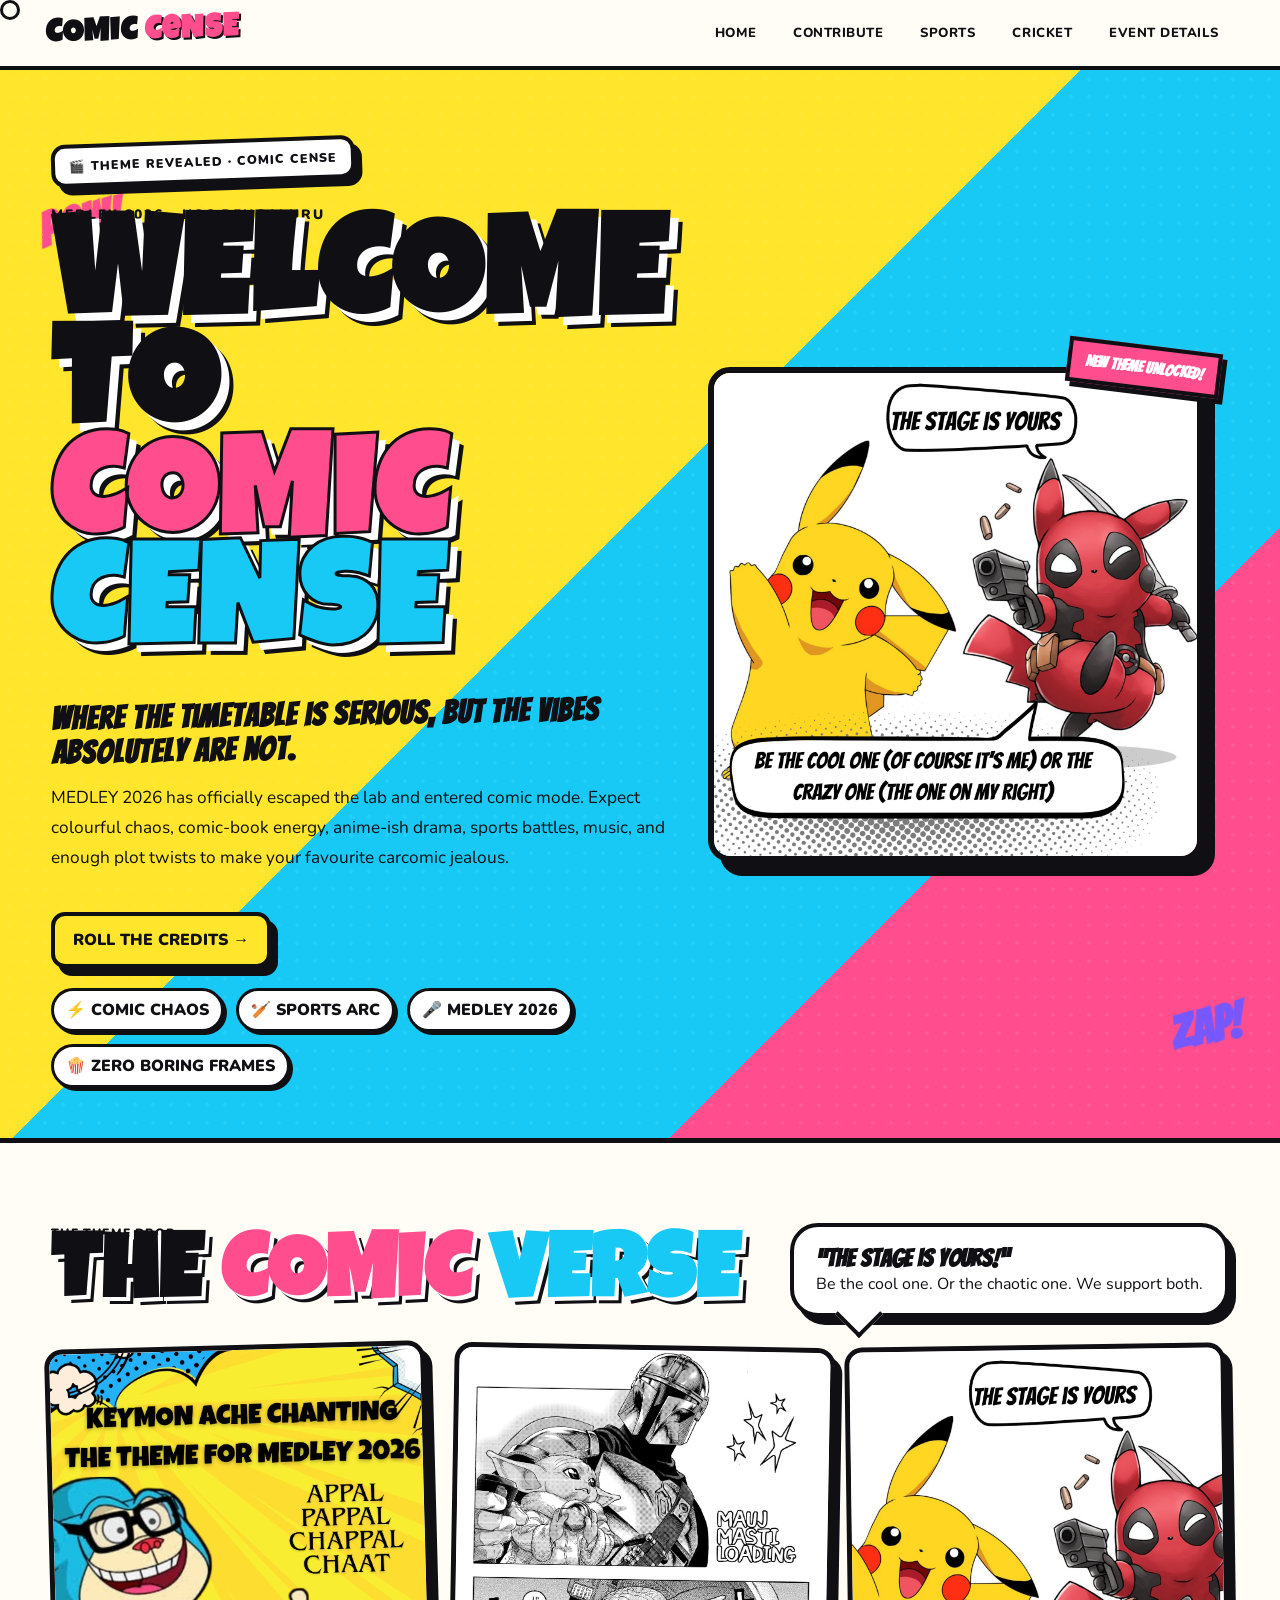
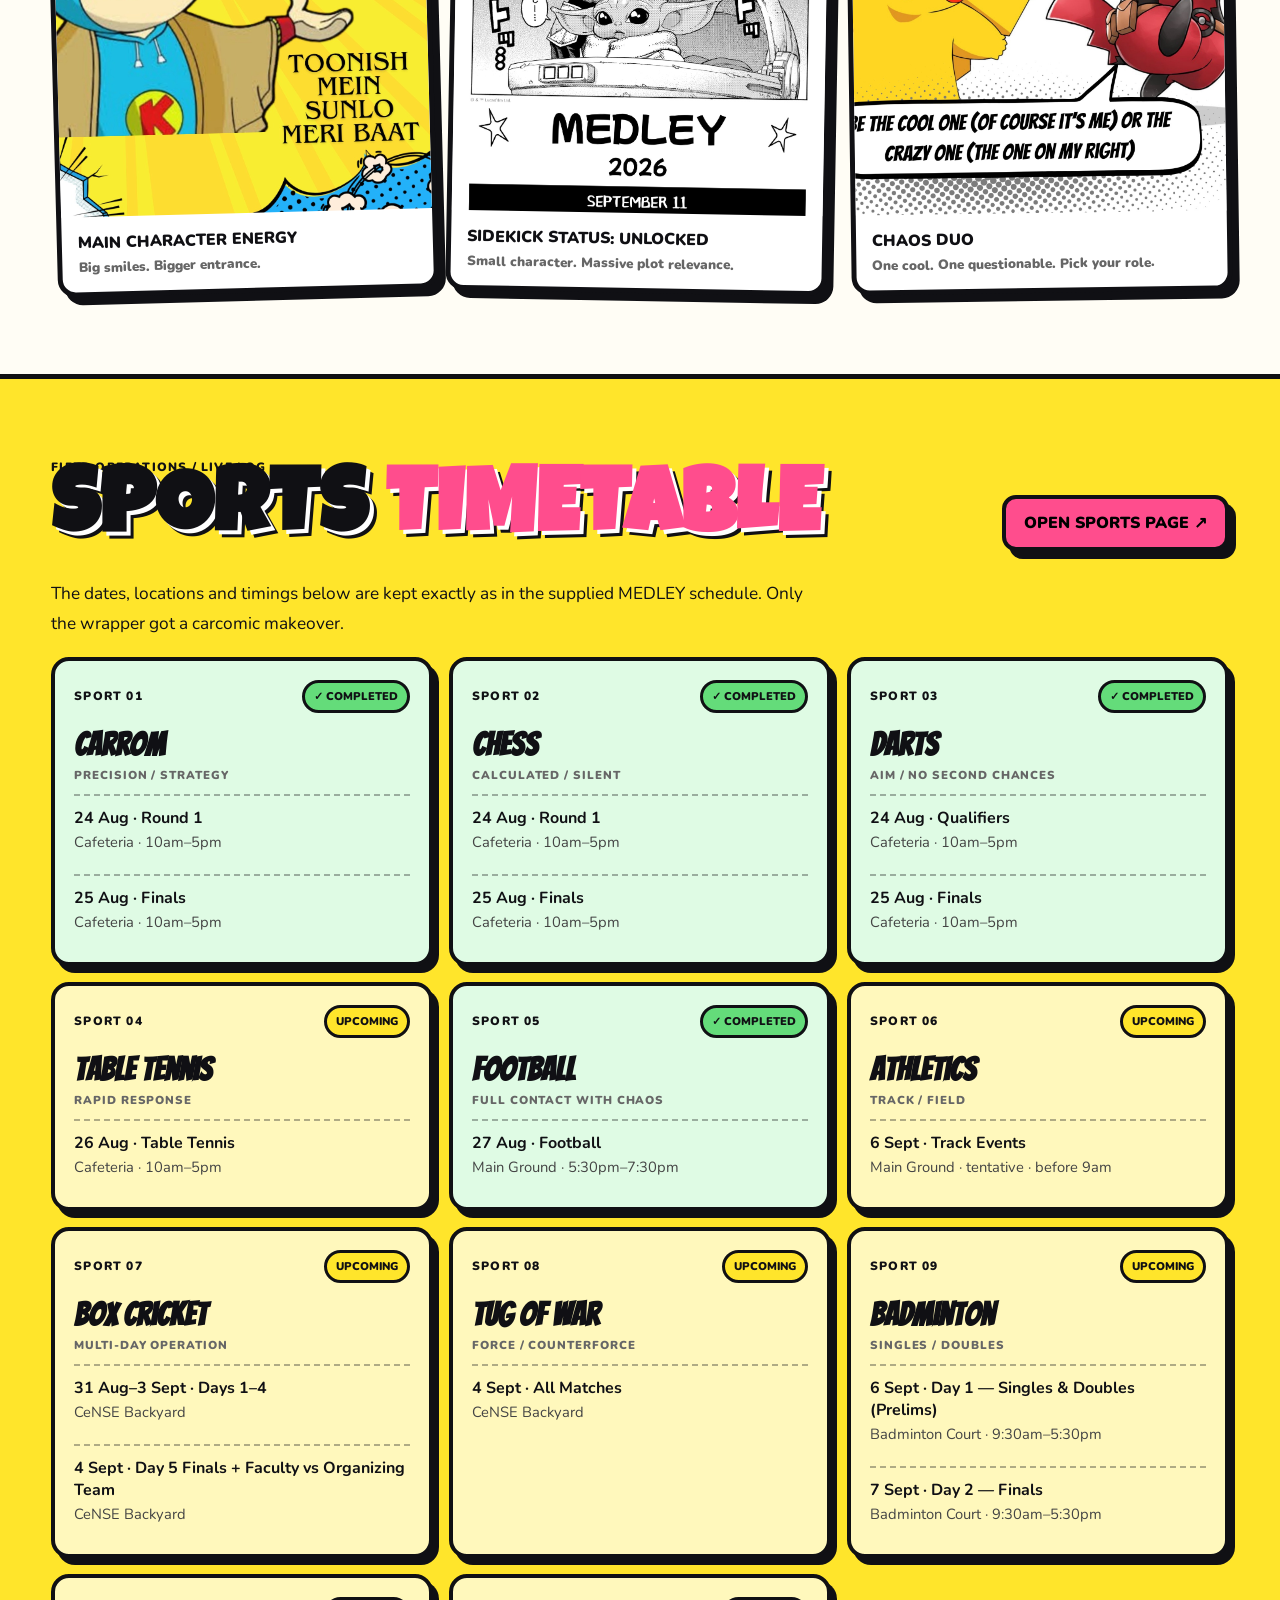
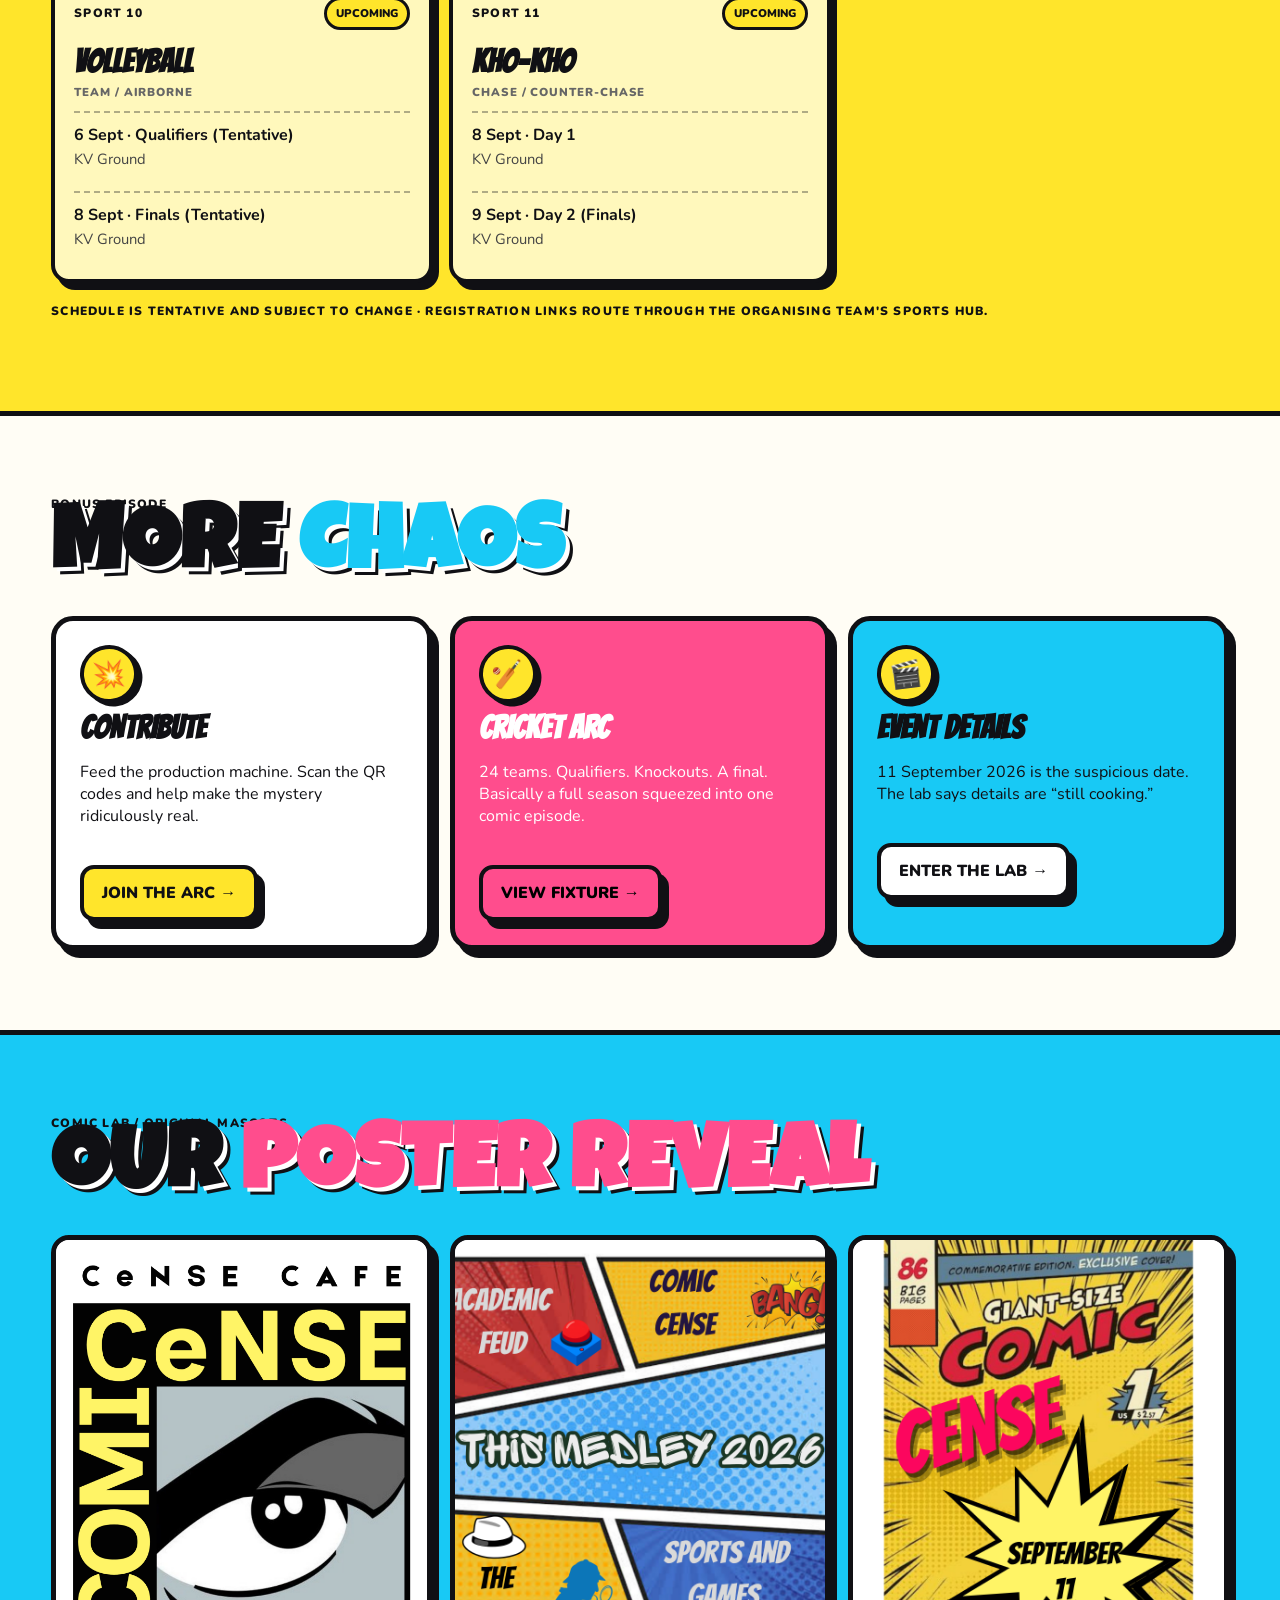
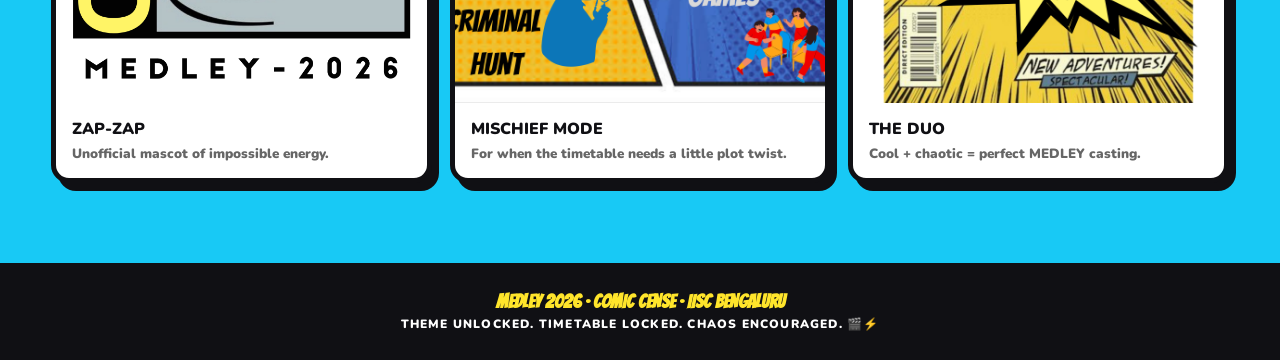
==== commit 7db71274: "Update index.html" ====
--- a/index.html
+++ b/index.html
@@ -17,19 +17,19 @@
     <div class="eyebrow">MEDLEY 2026 · IISc BENGALURU</div>
     <h1>WELCOME TO<br><span class="pink">COMIC</span> <span class="blue">CeNSE</span></h1>
     <div class="kicker">Where the timetable is serious, but the vibes absolutely are not.</div>
-    <p class="lead">MEDLEY 2026 has officially escaped the lab and entered carcomic mode. Expect colourful chaos, comic-book energy, anime-ish drama, sports battles, music, and enough plot twists to make your favourite carcomic jealous.</p>
+    <p class="lead">MEDLEY 2026 has officially escaped the lab and entered comic mode. Expect colourful chaos, comic-book energy, anime-ish drama, sports battles, music, and enough plot twists to make your favourite carcomic jealous.</p>
     <a class="btn" href="#schedule">ROLL THE CREDITS →</a>
-    <div class="comic-marquee"><span class="pill">⚡ CARCOMIC CHAOS</span><span class="pill">🏏 SPORTS ARC</span><span class="pill">🎤 MEDLEY 2026</span><span class="pill">🍿 ZERO BORING FRAMES</span></div>
+    <div class="comic-marquee"><span class="pill">⚡ COMIC CHAOS</span><span class="pill">🏏 SPORTS ARC</span><span class="pill">🎤 MEDLEY 2026</span><span class="pill">🍿 ZERO BORING FRAMES</span></div>
   </div>
-  <div class="hero-poster reveal"><img src="comic-duo.jpg" alt="Carcomic-style MEDLEY theme poster"></div>
+  <div class="hero-poster reveal"><img src="comic-duo.jpg" alt="comic-style MEDLEY theme poster"></div>
 </div></section>
 
 <section class="section"><div class="wrap">
   <div class="section-head"><div><div class="mono">THE THEME DROP</div><h2 class="section-title">THE <span class="pink">COMIC</span> <span class="cyan">VERSE</span></h2></div><div class="speech"><b>“The stage is yours!”</b><br>Be the cool one. Or the chaotic one. We support both.</div></div>
   <div class="comic-strip">
-    <article class="comic-card" style="--r:-1.5deg"><img src="comic-keymon.jpg" alt="Carcomic poster supplied for MEDLEY 2026"><div class="comic-caption">MAIN CHARACTER ENERGY<span>Big smiles. Bigger entrance.</span></div></article>
+    <article class="comic-card" style="--r:-1.5deg"><img src="comic-keymon.jpg" alt="comic poster supplied for MEDLEY 2026"><div class="comic-caption">MAIN CHARACTER ENERGY<span>Big smiles. Bigger entrance.</span></div></article>
     <article class="comic-card" style="--r:1deg"><img src="comic-grogu.jpg" alt="Manga-style poster supplied for MEDLEY 2026"><div class="comic-caption">SIDEKICK STATUS: UNLOCKED<span>Small character. Massive plot relevance.</span></div></article>
-    <article class="comic-card" style="--r:-.8deg"><img src="comic-duo.jpg" alt="Carcomic duo poster supplied for MEDLEY 2026"><div class="comic-caption">CHAOS DUO<span>One cool. One questionable. Pick your role.</span></div></article>
+    <article class="comic-card" style="--r:-.8deg"><img src="comic-duo.jpg" alt="comic duo poster supplied for MEDLEY 2026"><div class="comic-caption">CHAOS DUO<span>One cool. One questionable. Pick your role.</span></div></article>
   </div>
 </div></section>
 
@@ -48,12 +48,12 @@
     </article><article class="schedule-card upcoming reveal">
       <div class="schedule-top"><span class="mono">SPORT 04</span><span class="status pending">UPCOMING</span></div>
       <h3>Table Tennis</h3><div class="tag">RAPID RESPONSE</div><div class="event-line"><b>26 Aug · Table Tennis</b><span>Cafeteria · 10am–5pm</span></div>
-    </article><article class="schedule-card upcoming reveal">
-      <div class="schedule-top"><span class="mono">SPORT 05</span><span class="status pending">UPCOMING</span></div>
+    </article><article class="schedule-card completed reveal">
+      <div class="schedule-top"><span class="mono">SPORT 05</span><span class="status done">✓ COMPLETED</span></div>
       <h3>Football</h3><div class="tag">FULL CONTACT WITH CHAOS</div><div class="event-line"><b>27 Aug · Football</b><span>Main Ground · 5:30pm–7:30pm</span></div>
     </article><article class="schedule-card upcoming reveal">
       <div class="schedule-top"><span class="mono">SPORT 06</span><span class="status pending">UPCOMING</span></div>
-      <h3>Athletics</h3><div class="tag">TRACK / FIELD</div><div class="event-line"><b>30 Aug · Track Events</b><span>Main Ground</span></div><div class="event-line"><b>6 Sept · Athletics</b><span>Main Ground · tentative, before 9am</span></div>
+      <h3>Athletics</h3><div class="tag">TRACK / FIELD</div><div class="event-line"><b>6 Sept · Track Events</b><span>Main Ground · tentative · before 9am</span></div>
     </article><article class="schedule-card upcoming reveal">
       <div class="schedule-top"><span class="mono">SPORT 07</span><span class="status pending">UPCOMING</span></div>
       <h3>Box Cricket</h3><div class="tag">MULTI-DAY OPERATION</div><div class="event-line"><b>31 Aug–3 Sept · Days 1–4</b><span>CeNSE Backyard</span></div><div class="event-line"><b>4 Sept · Day 5 Finals + Faculty vs Organizing Team</b><span>CeNSE Backyard</span></div>
@@ -77,13 +77,13 @@
   <div class="section-head"><div><div class="mono">BONUS EPISODE</div><h2 class="section-title">MORE <span class="cyan">CHAOS</span></h2></div></div>
   <div class="fun-grid">
     <div class="fun-card reveal"><span class="sticker">💥</span><h3>CONTRIBUTE</h3><p>Feed the production machine. Scan the QR codes and help make the mystery ridiculously real.</p><a class="btn" href="contribute.html">JOIN THE ARC →</a></div>
-    <div class="fun-card reveal"><span class="sticker">🏏</span><h3>CRICKET ARC</h3><p>24 teams. Qualifiers. Knockouts. A final. Basically a full season squeezed into one carcomic episode.</p><a class="btn pink" href="cricket.html">VIEW FIXTURE →</a></div>
+    <div class="fun-card reveal"><span class="sticker">🏏</span><h3>CRICKET ARC</h3><p>24 teams. Qualifiers. Knockouts. A final. Basically a full season squeezed into one comic episode.</p><a class="btn pink" href="cricket.html">VIEW FIXTURE →</a></div>
     <div class="fun-card reveal"><span class="sticker">🎬</span><h3>EVENT DETAILS</h3><p>11 September 2026 is the suspicious date. The lab says details are “still cooking.”</p><a class="btn white" href="events.html">ENTER THE LAB →</a></div>
   </div>
 </div></section>
 <section class="section cyan"><div class="wrap"><div class="section-head"><div><div class="mono">COMIC LAB / ORIGINAL MASCOTS</div><h2 class="section-title">OUR <span class="pink">POSTER REVEAL</span></h2></div></div>
 <div class="comic-strip">
-<article class="comic-card reveal"><img src="poster-02.png" alt="Original electric carcomic mascot"><div class="comic-caption">ZAP-ZAP<span>Unofficial mascot of impossible energy.</span></div></article>
-<article class="comic-card reveal"><img src="poster-03.png" alt="Original mischievous carcomic mascot"><div class="comic-caption">MISCHIEF MODE<span>For when the timetable needs a little plot twist.</span></div></article>
+<article class="comic-card reveal"><img src="poster-02.png" alt="Original electric comic mascot"><div class="comic-caption">ZAP-ZAP<span>Unofficial mascot of impossible energy.</span></div></article>
+<article class="comic-card reveal"><img src="poster-03.png" alt="Original mischievous comic mascot"><div class="comic-caption">MISCHIEF MODE<span>For when the timetable needs a little plot twist.</span></div></article>
 <article class="comic-card reveal"><img src="poster-05.png" alt="Supplied carcomic duo poster"><div class="comic-caption">THE DUO<span>Cool + chaotic = perfect MEDLEY casting.</span></div></article>
 </div></div></section></main><footer><div class="footer-fun">MEDLEY 2026 · COMIC CeNSE · IISc BENGALURU</div><div class="mono">Theme unlocked. Timetable locked. Chaos encouraged. 🎬⚡</div></footer><script src="script.js"></script></body></html>
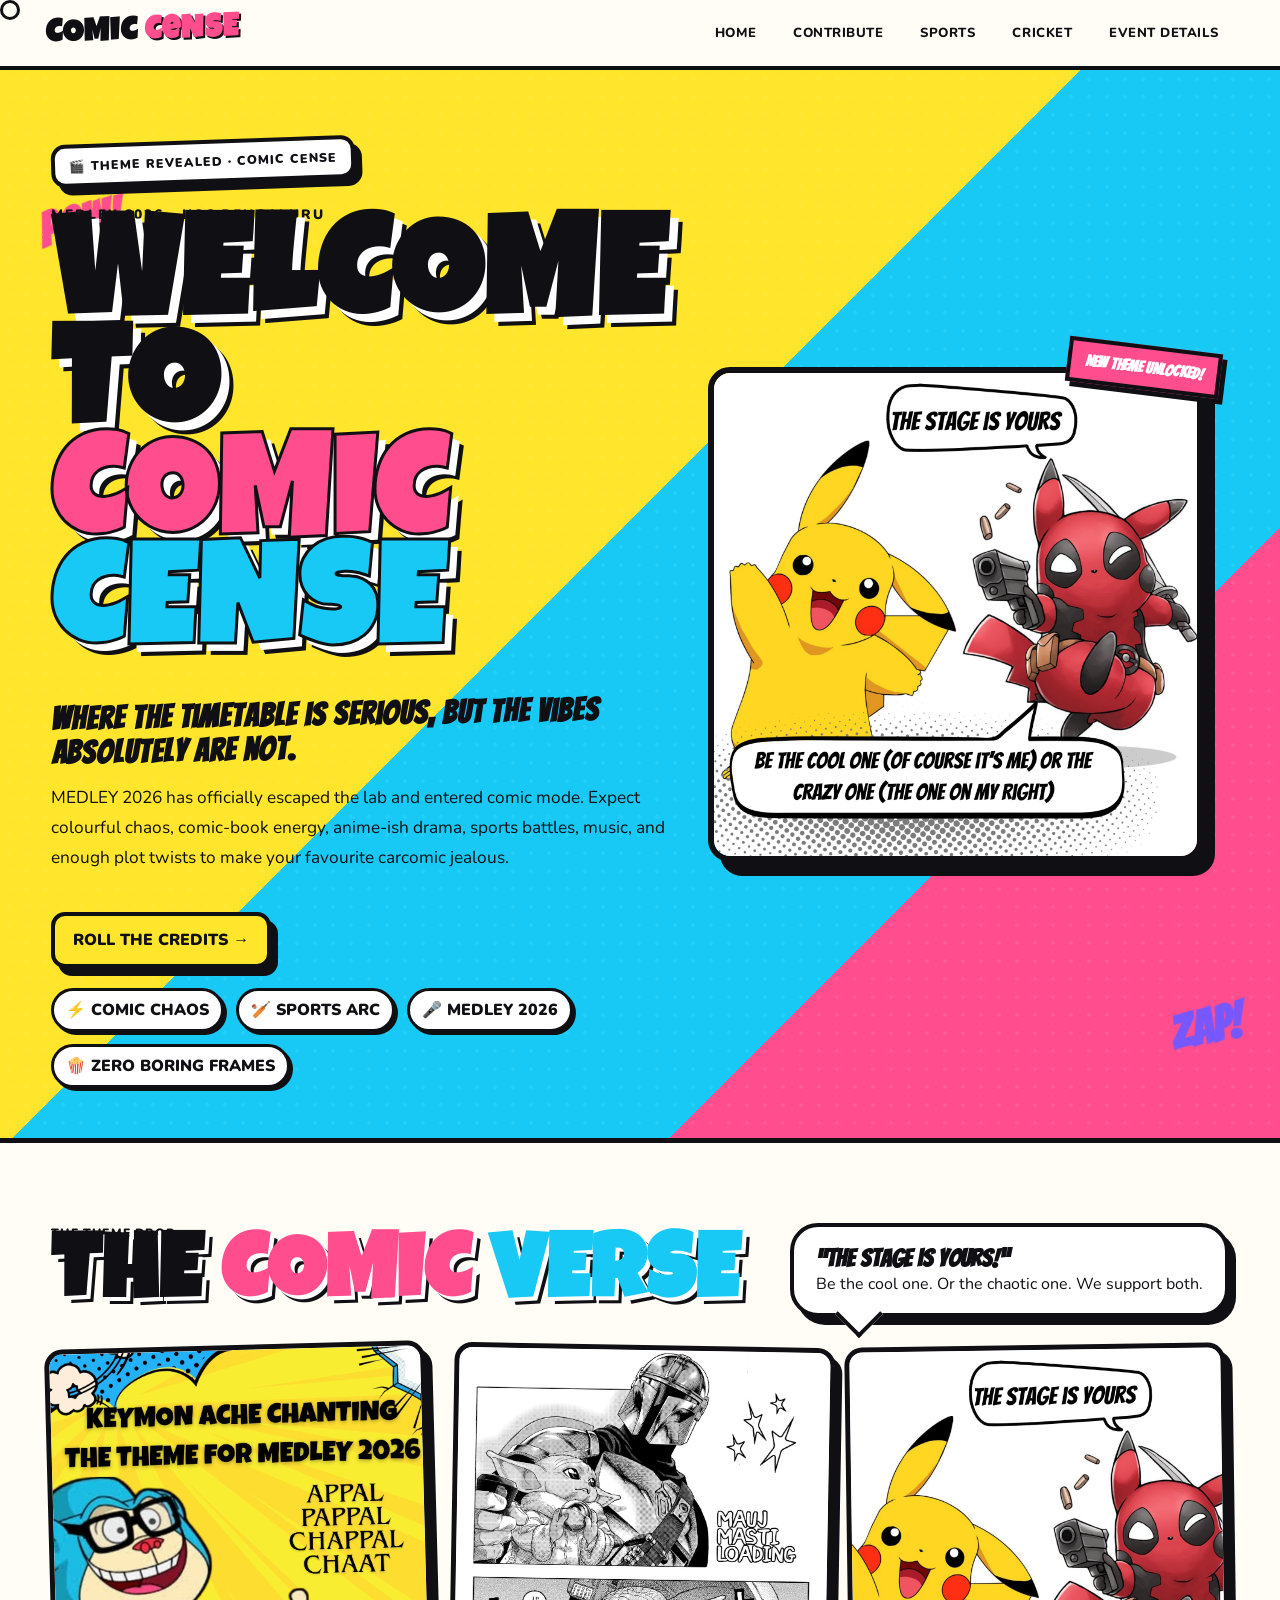
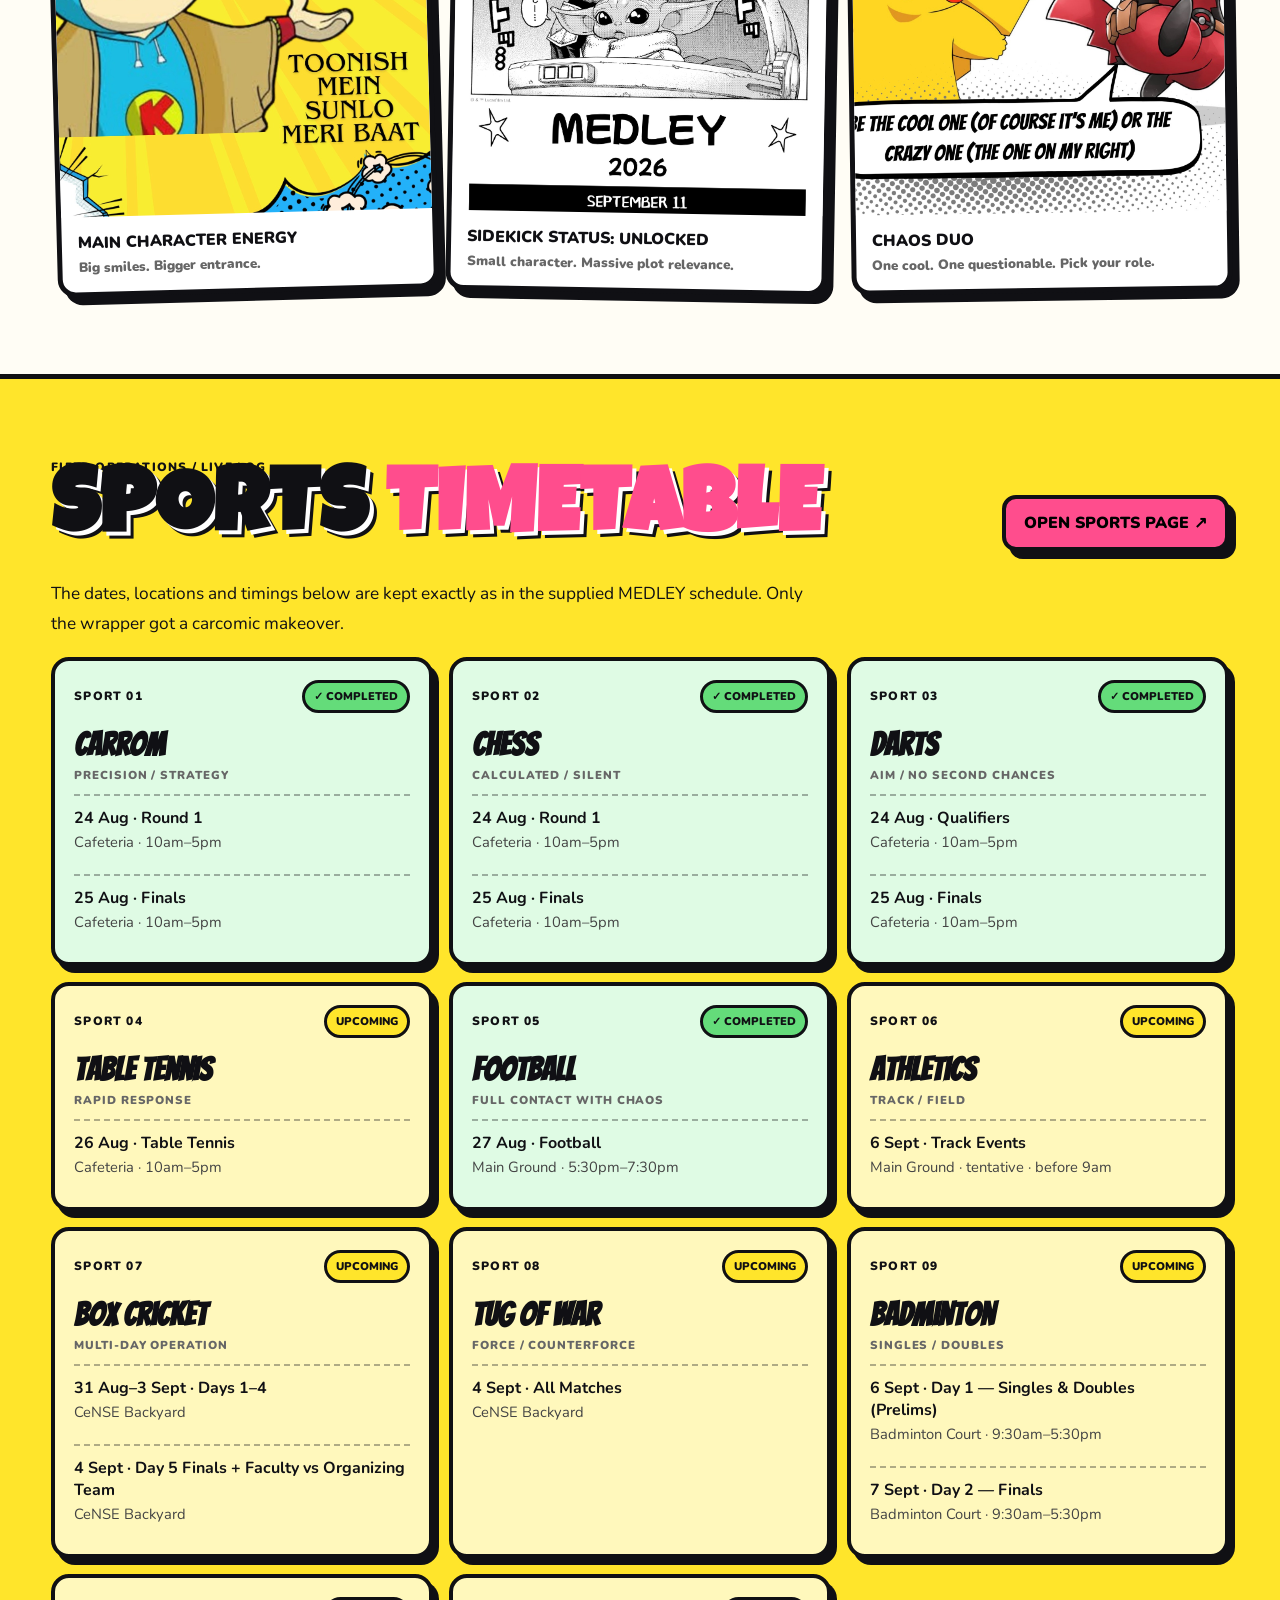
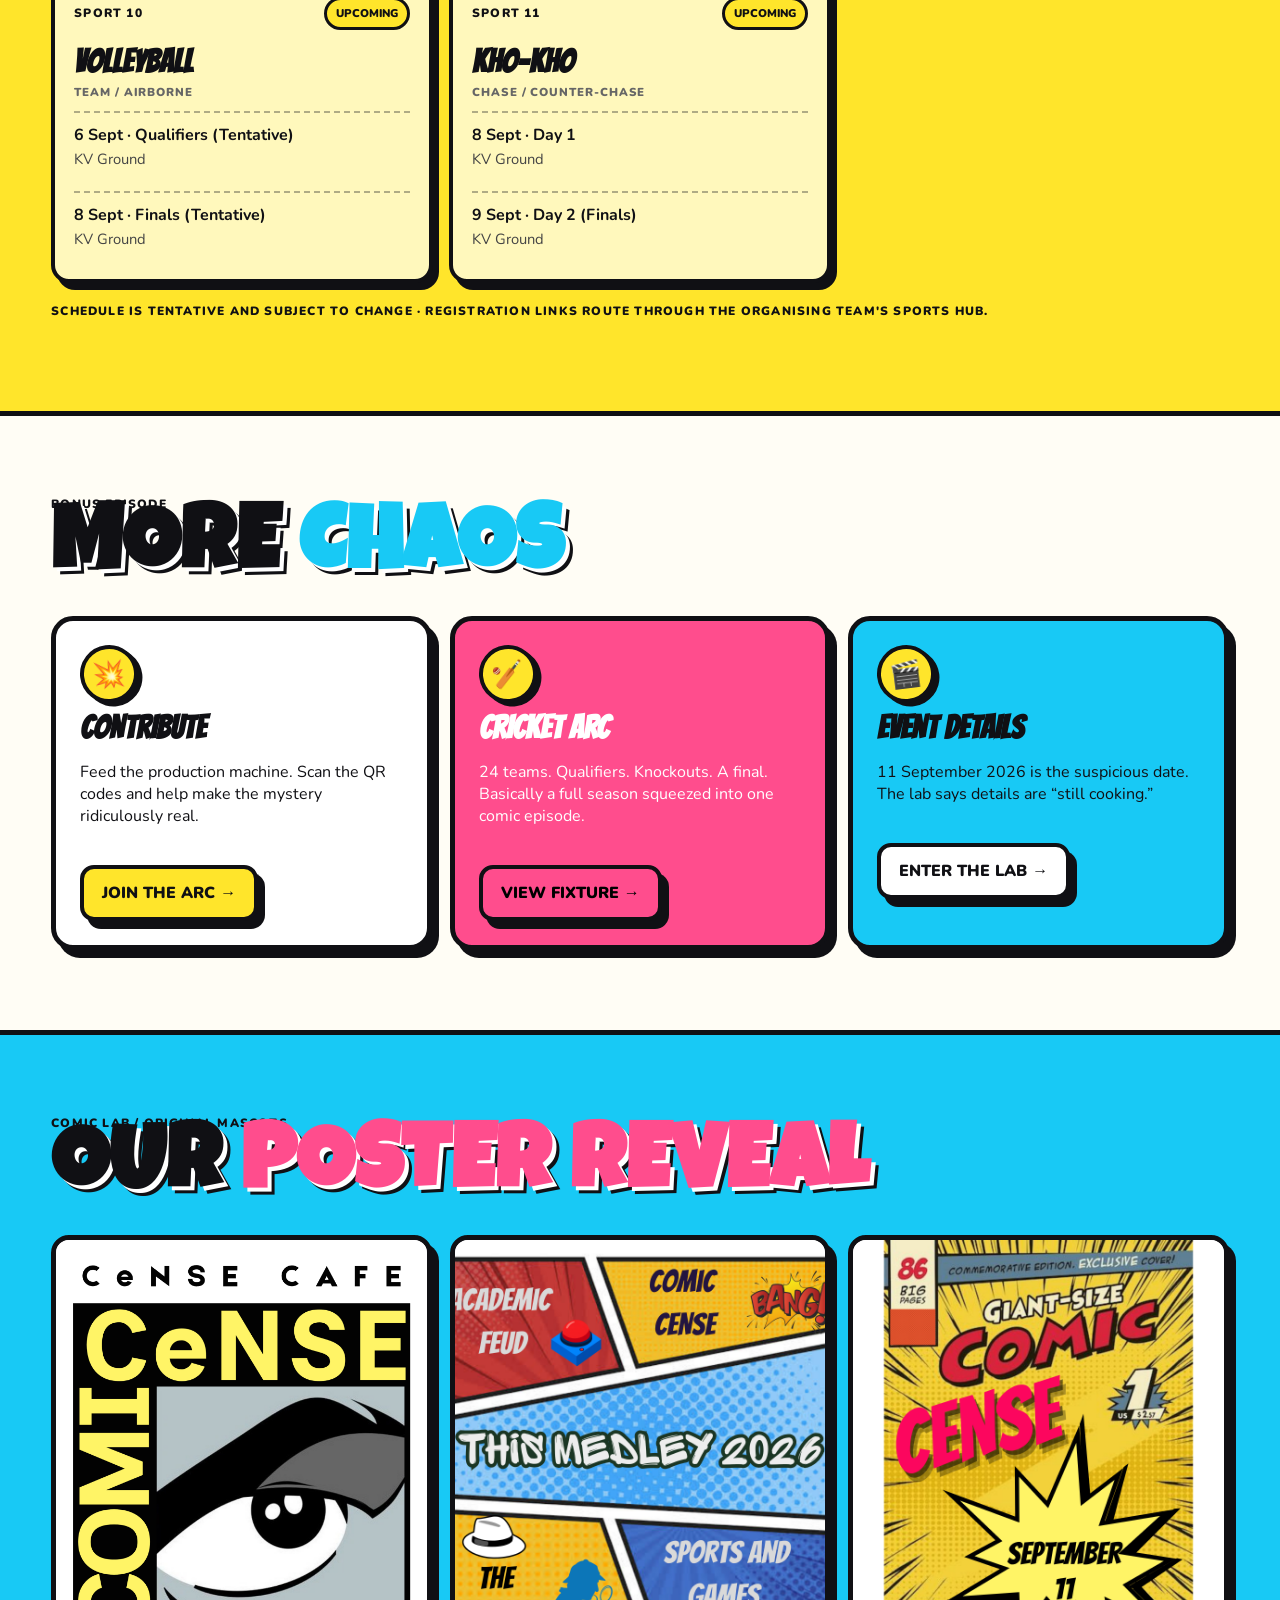
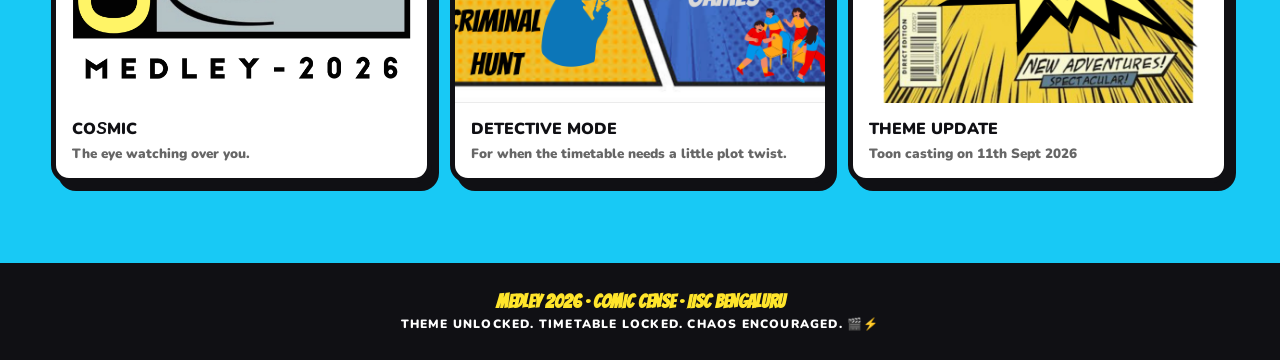
==== commit ea675b46: "Update index.html" ====
--- a/index.html
+++ b/index.html
@@ -83,7 +83,7 @@
 </div></section>
 <section class="section cyan"><div class="wrap"><div class="section-head"><div><div class="mono">COMIC LAB / ORIGINAL MASCOTS</div><h2 class="section-title">OUR <span class="pink">POSTER REVEAL</span></h2></div></div>
 <div class="comic-strip">
-<article class="comic-card reveal"><img src="poster-02.png" alt="Original electric comic mascot"><div class="comic-caption">ZAP-ZAP<span>Unofficial mascot of impossible energy.</span></div></article>
-<article class="comic-card reveal"><img src="poster-03.png" alt="Original mischievous comic mascot"><div class="comic-caption">MISCHIEF MODE<span>For when the timetable needs a little plot twist.</span></div></article>
-<article class="comic-card reveal"><img src="poster-05.png" alt="Supplied carcomic duo poster"><div class="comic-caption">THE DUO<span>Cool + chaotic = perfect MEDLEY casting.</span></div></article>
+<article class="comic-card reveal"><img src="poster-02.png" alt="Original electric comic mascot"><div class="comic-caption">CO<I>S</I>MIC<span>The eye watching over you.</span></div></article>
+<article class="comic-card reveal"><img src="poster-03.png" alt="Original mischievous comic mascot"><div class="comic-caption">DETECTIVE MODE<span>For when the timetable needs a little plot twist.</span></div></article>
+<article class="comic-card reveal"><img src="poster-05.png" alt="Supplied carcomic duo poster"><div class="comic-caption">THEME UPDATE<span>Toon casting on 11th Sept 2026</span></div></article>
 </div></div></section></main><footer><div class="footer-fun">MEDLEY 2026 · COMIC CeNSE · IISc BENGALURU</div><div class="mono">Theme unlocked. Timetable locked. Chaos encouraged. 🎬⚡</div></footer><script src="script.js"></script></body></html>
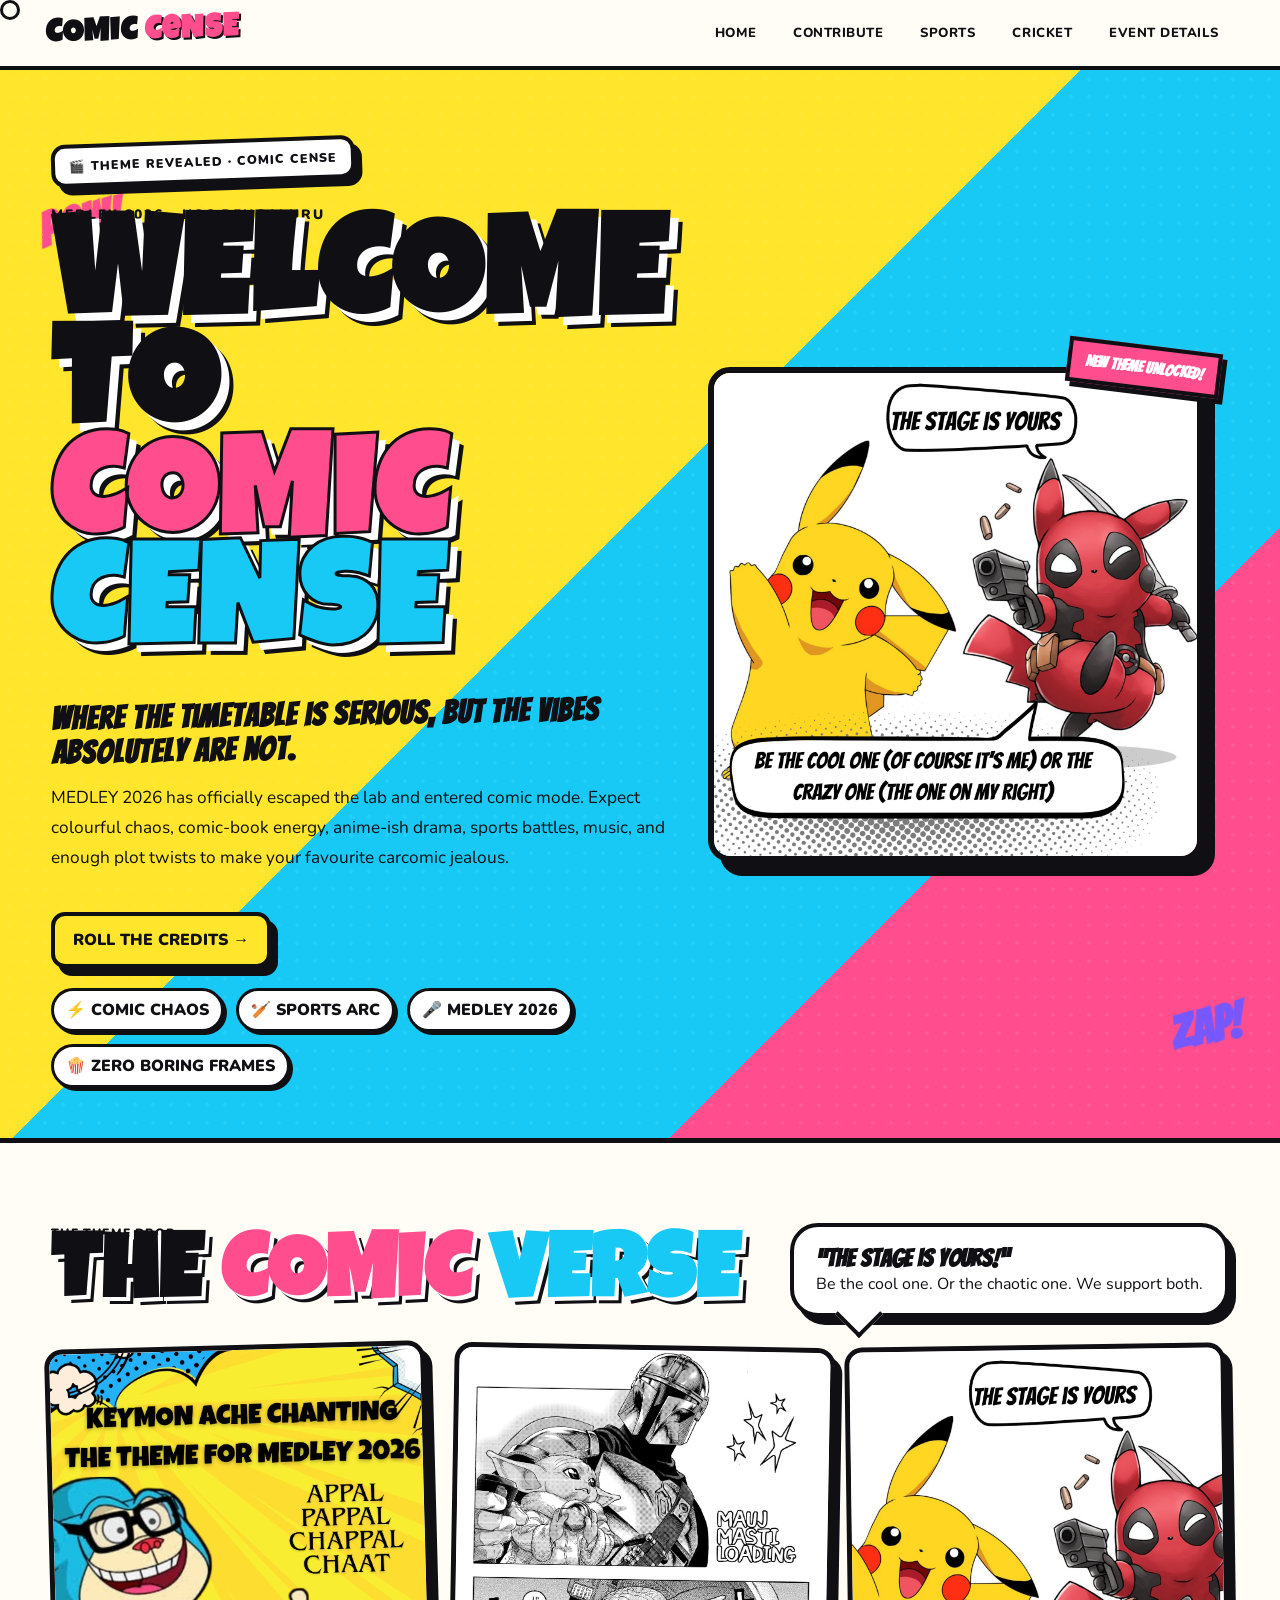
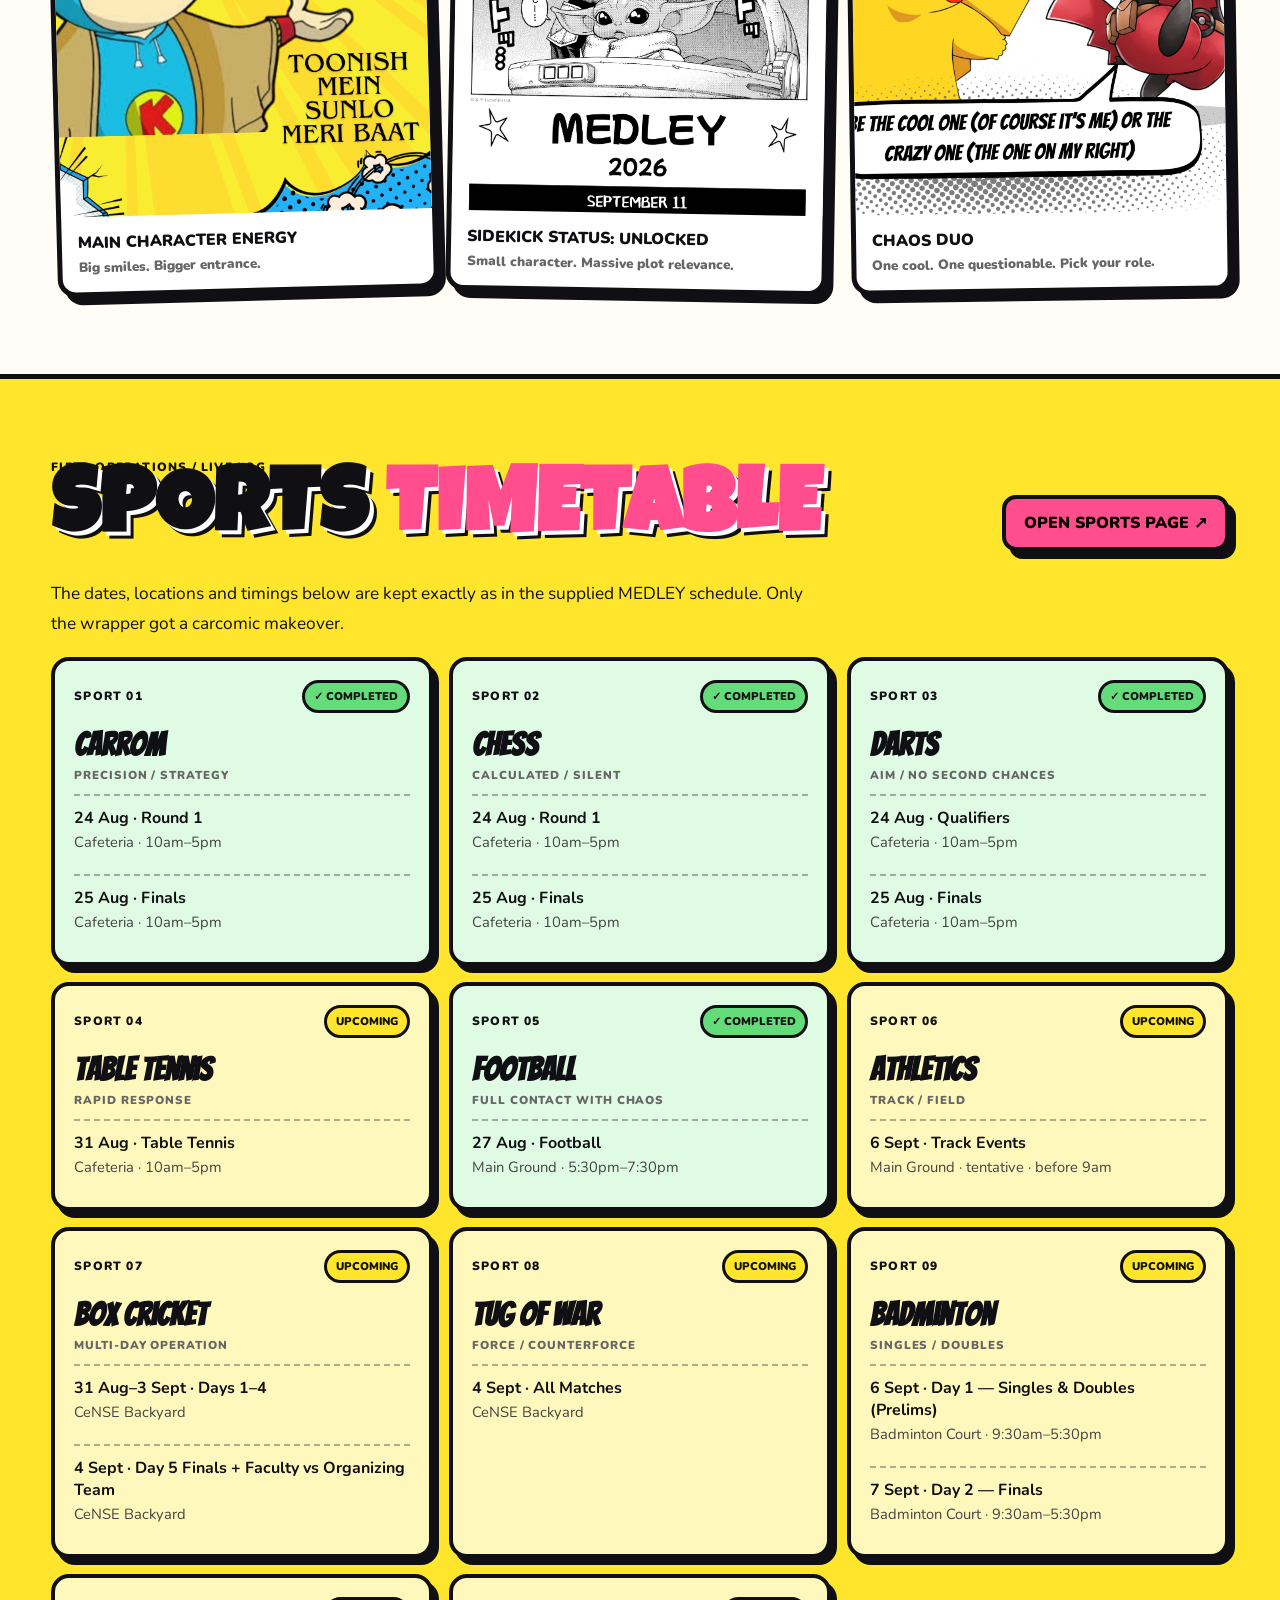
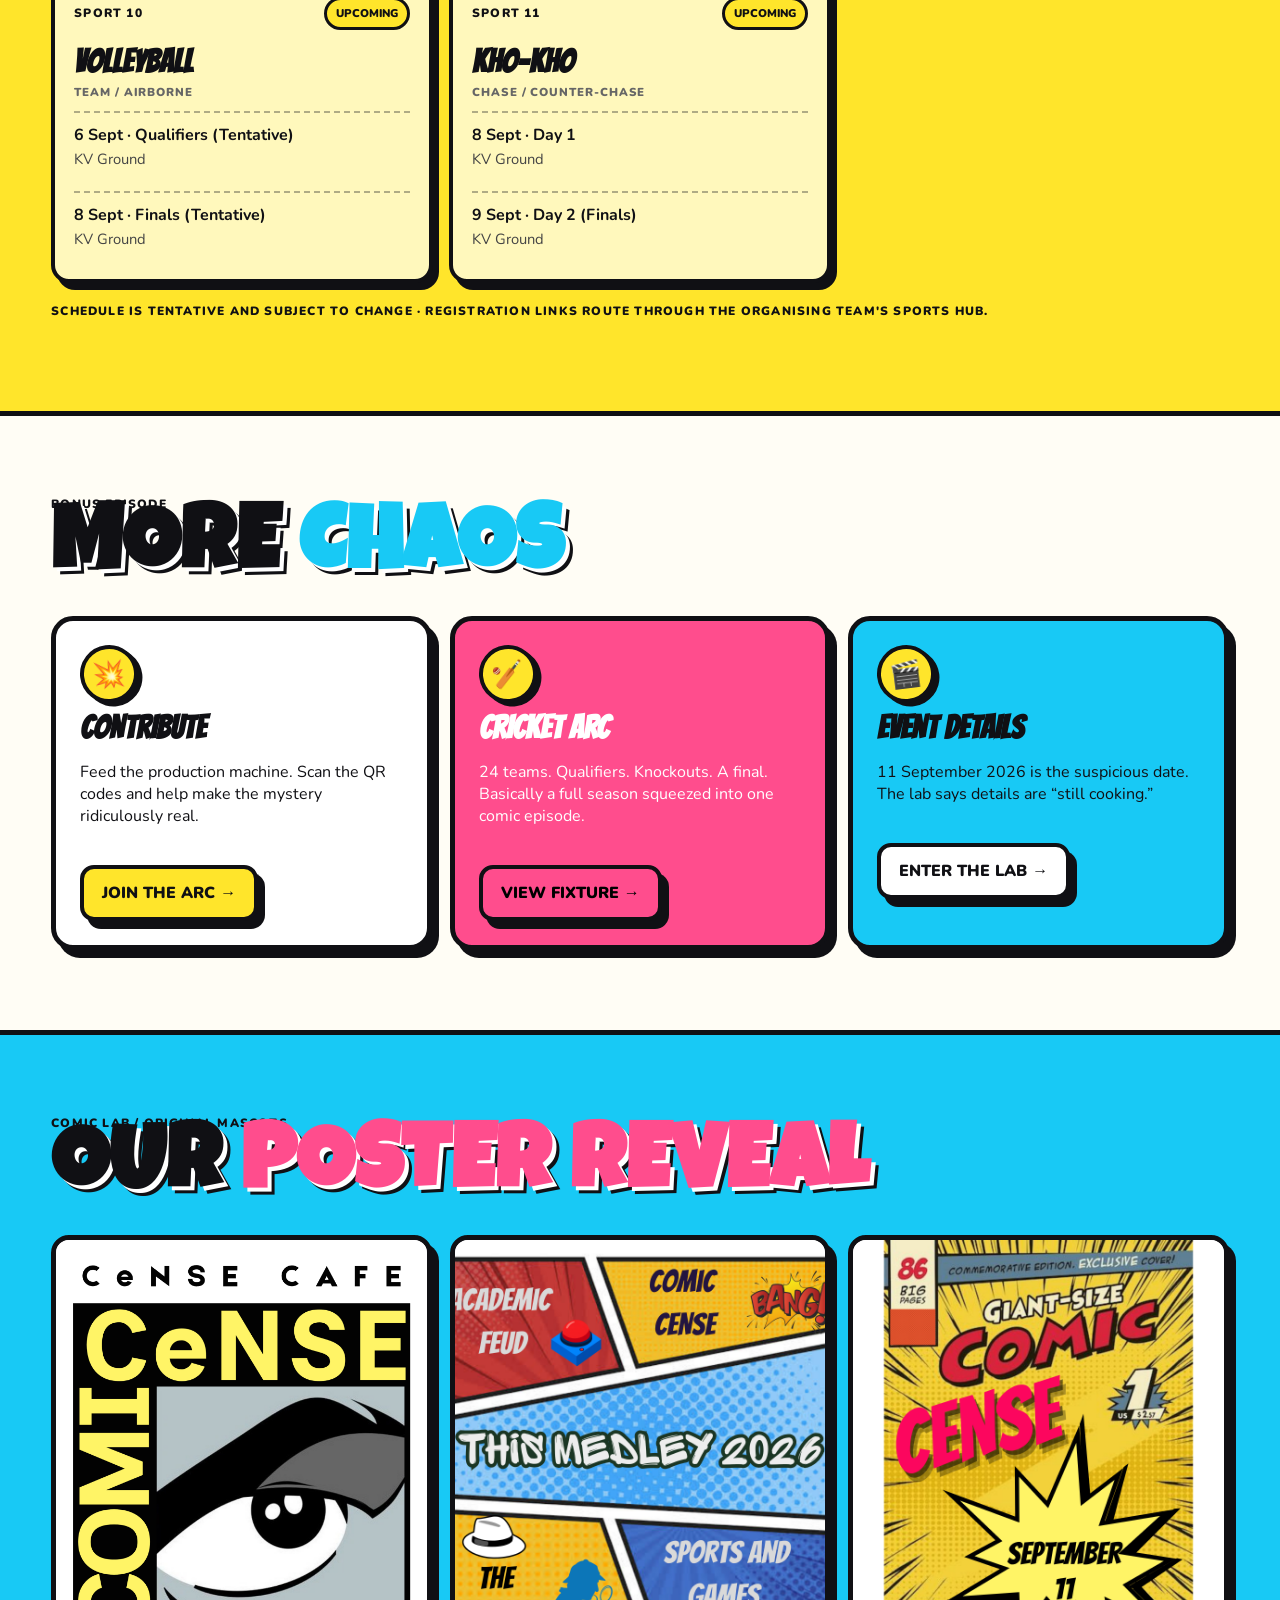
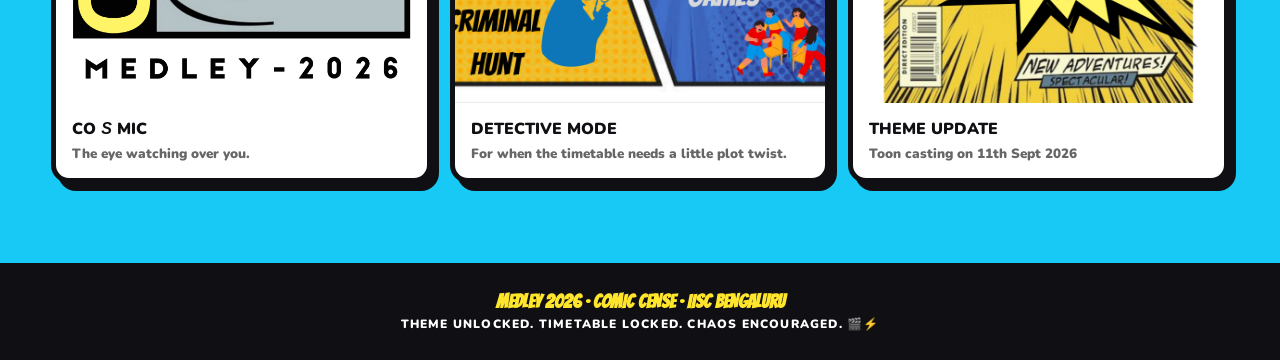
==== commit 85bf39ea: "Update event dates and captions in index.html" ====
--- a/index.html
+++ b/index.html
@@ -47,7 +47,7 @@
       <h3>Darts</h3><div class="tag">AIM / NO SECOND CHANCES</div><div class="event-line"><b>24 Aug · Qualifiers</b><span>Cafeteria · 10am–5pm</span></div><div class="event-line"><b>25 Aug · Finals</b><span>Cafeteria · 10am–5pm</span></div>
     </article><article class="schedule-card upcoming reveal">
       <div class="schedule-top"><span class="mono">SPORT 04</span><span class="status pending">UPCOMING</span></div>
-      <h3>Table Tennis</h3><div class="tag">RAPID RESPONSE</div><div class="event-line"><b>26 Aug · Table Tennis</b><span>Cafeteria · 10am–5pm</span></div>
+      <h3>Table Tennis</h3><div class="tag">RAPID RESPONSE</div><div class="event-line"><b>31 Aug · Table Tennis</b><span>Cafeteria · 10am–5pm</span></div>
     </article><article class="schedule-card completed reveal">
       <div class="schedule-top"><span class="mono">SPORT 05</span><span class="status done">✓ COMPLETED</span></div>
       <h3>Football</h3><div class="tag">FULL CONTACT WITH CHAOS</div><div class="event-line"><b>27 Aug · Football</b><span>Main Ground · 5:30pm–7:30pm</span></div>
@@ -83,7 +83,7 @@
 </div></section>
 <section class="section cyan"><div class="wrap"><div class="section-head"><div><div class="mono">COMIC LAB / ORIGINAL MASCOTS</div><h2 class="section-title">OUR <span class="pink">POSTER REVEAL</span></h2></div></div>
 <div class="comic-strip">
-<article class="comic-card reveal"><img src="poster-02.png" alt="Original electric comic mascot"><div class="comic-caption">CO<I>S</I>MIC<span>The eye watching over you.</span></div></article>
+<article class="comic-card reveal"><img src="poster-02.png" alt="Original electric comic mascot"><div class="comic-caption">CO <I>S</I> MIC<span>The eye watching over you.</span></div></article>
 <article class="comic-card reveal"><img src="poster-03.png" alt="Original mischievous comic mascot"><div class="comic-caption">DETECTIVE MODE<span>For when the timetable needs a little plot twist.</span></div></article>
 <article class="comic-card reveal"><img src="poster-05.png" alt="Supplied carcomic duo poster"><div class="comic-caption">THEME UPDATE<span>Toon casting on 11th Sept 2026</span></div></article>
 </div></div></section></main><footer><div class="footer-fun">MEDLEY 2026 · COMIC CeNSE · IISc BENGALURU</div><div class="mono">Theme unlocked. Timetable locked. Chaos encouraged. 🎬⚡</div></footer><script src="script.js"></script></body></html>
